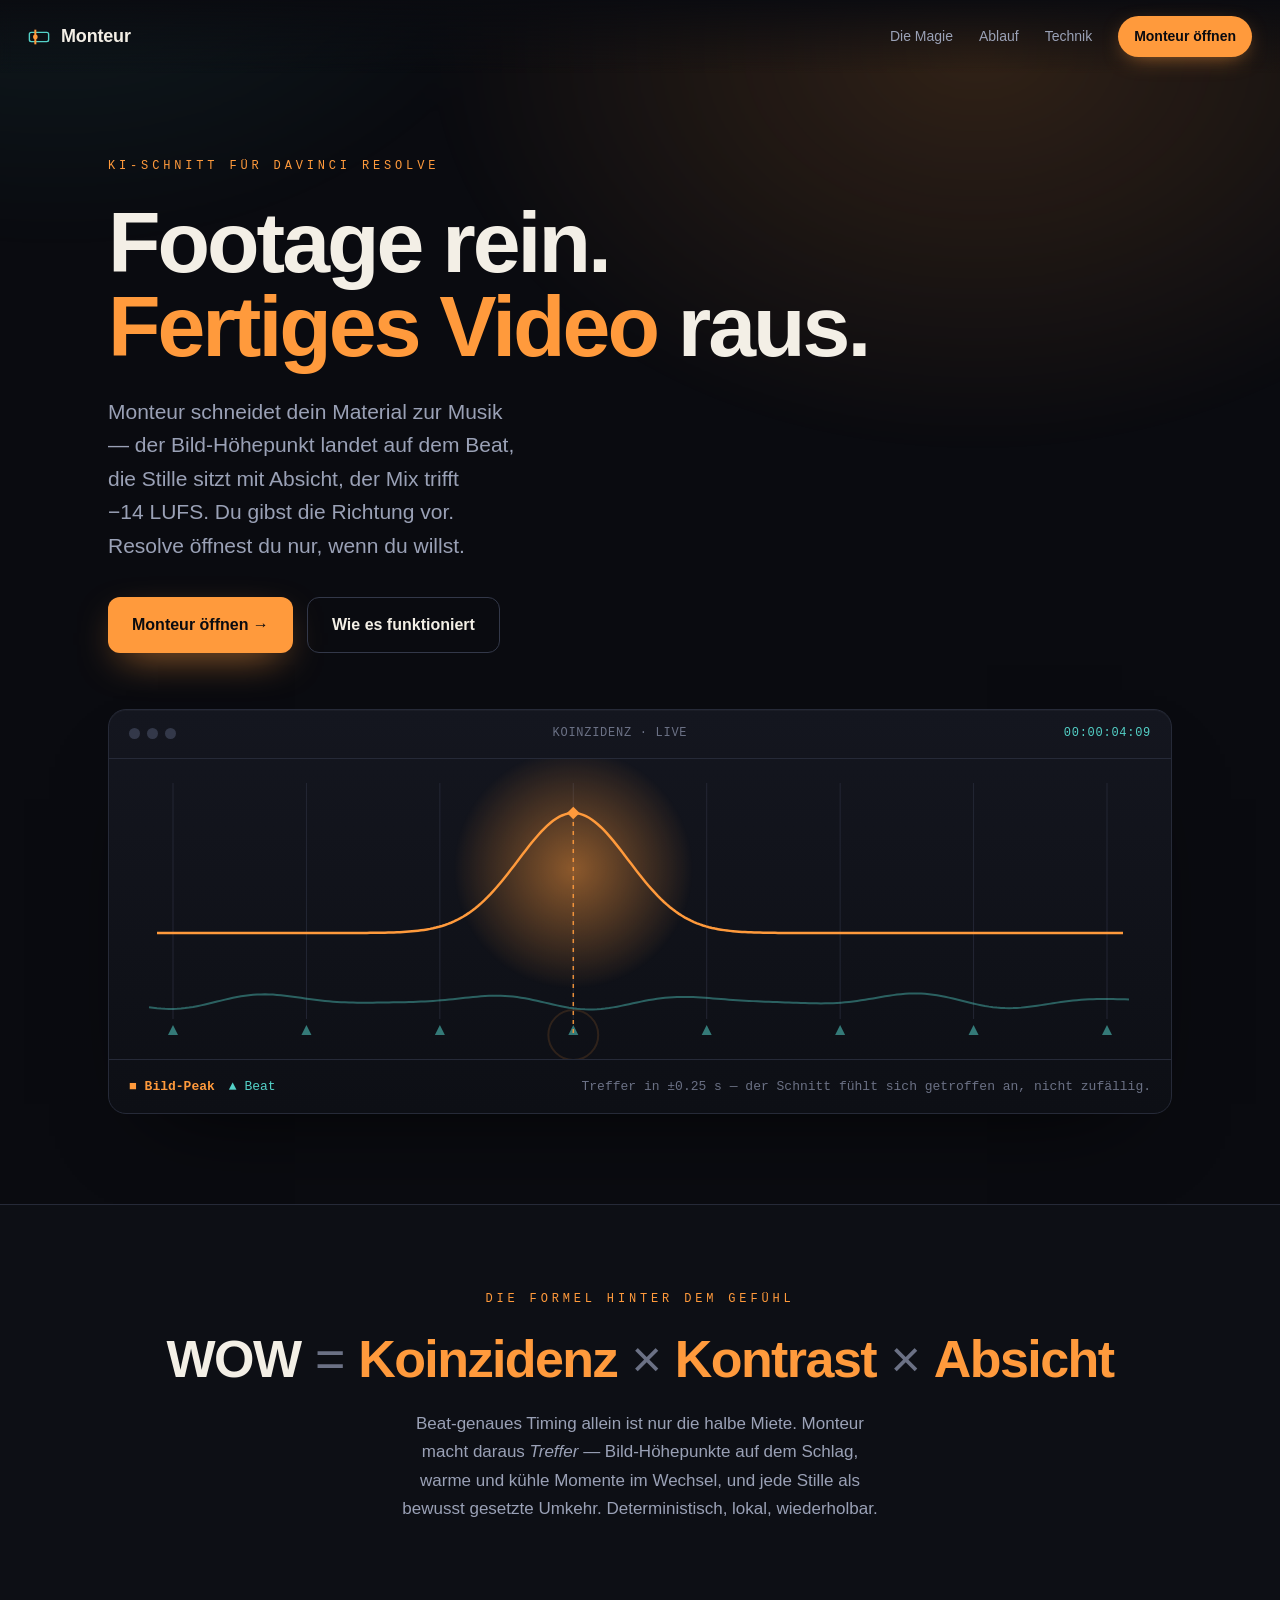
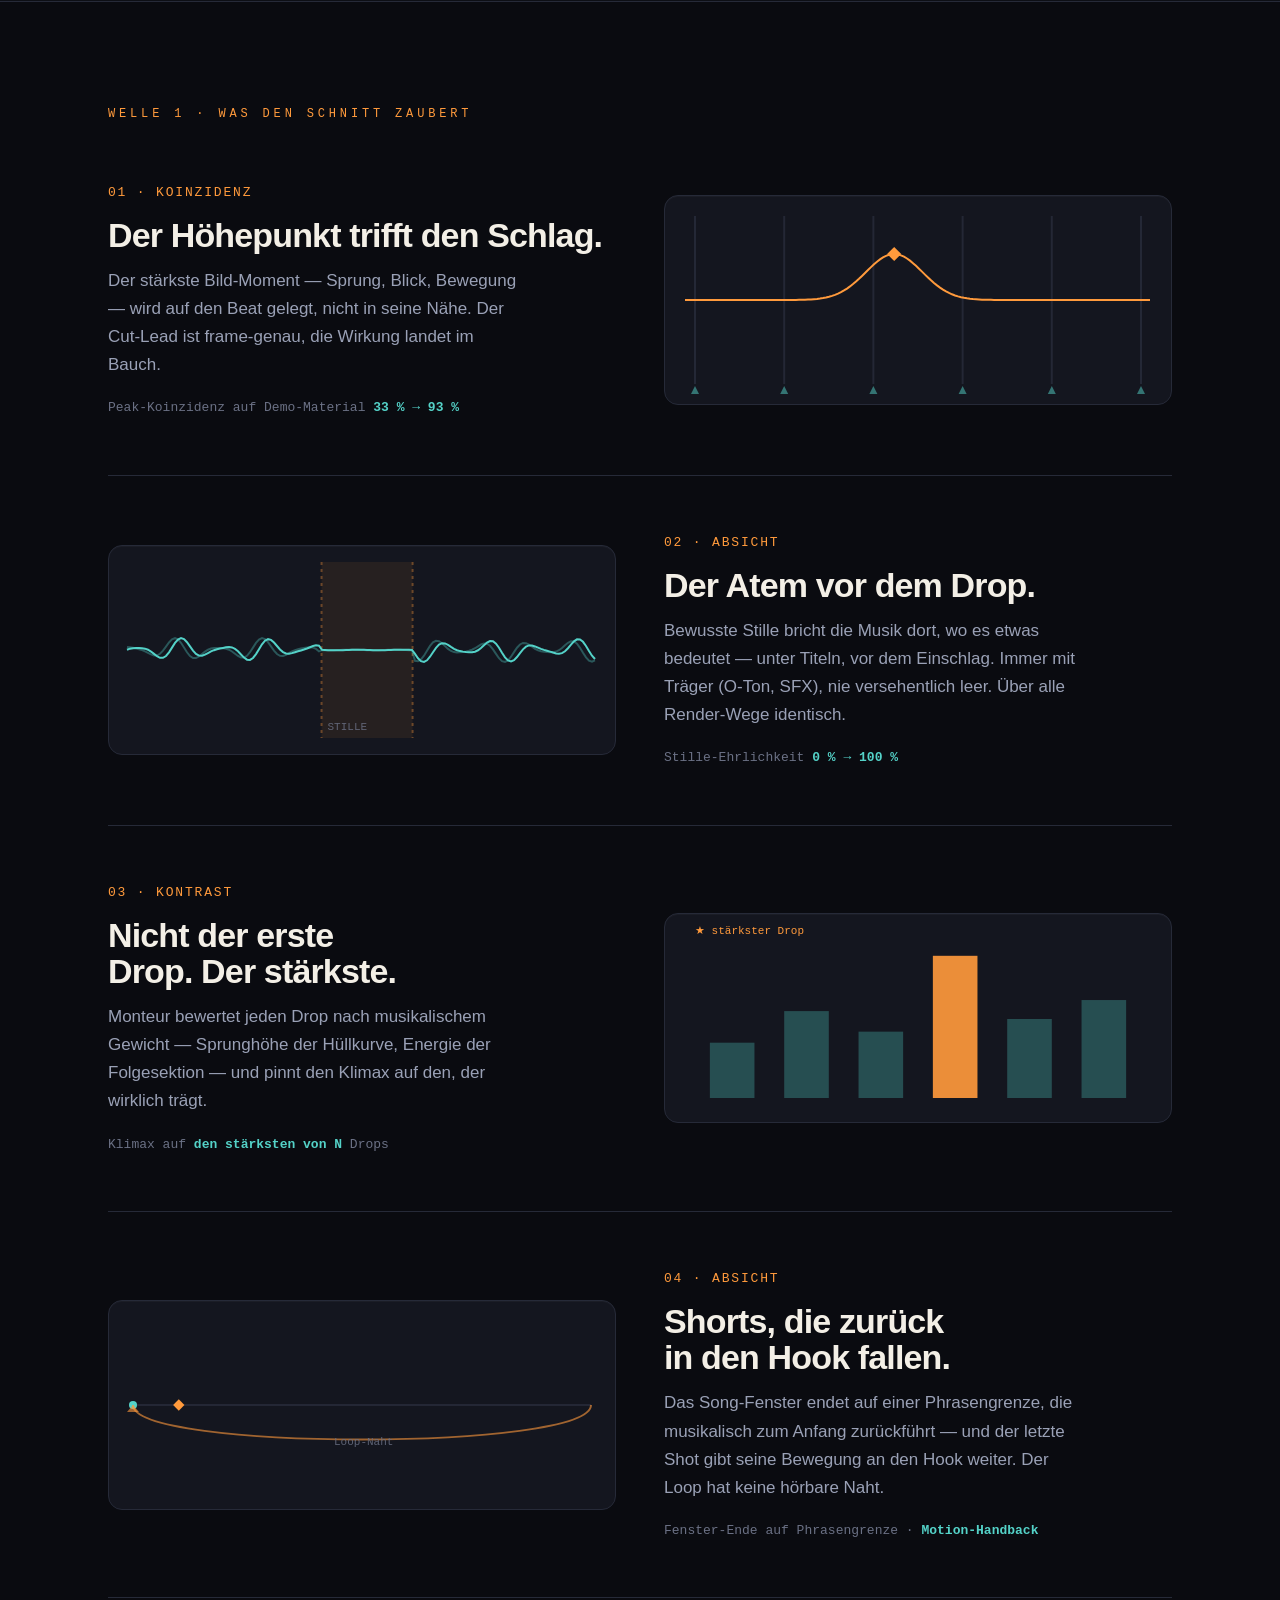
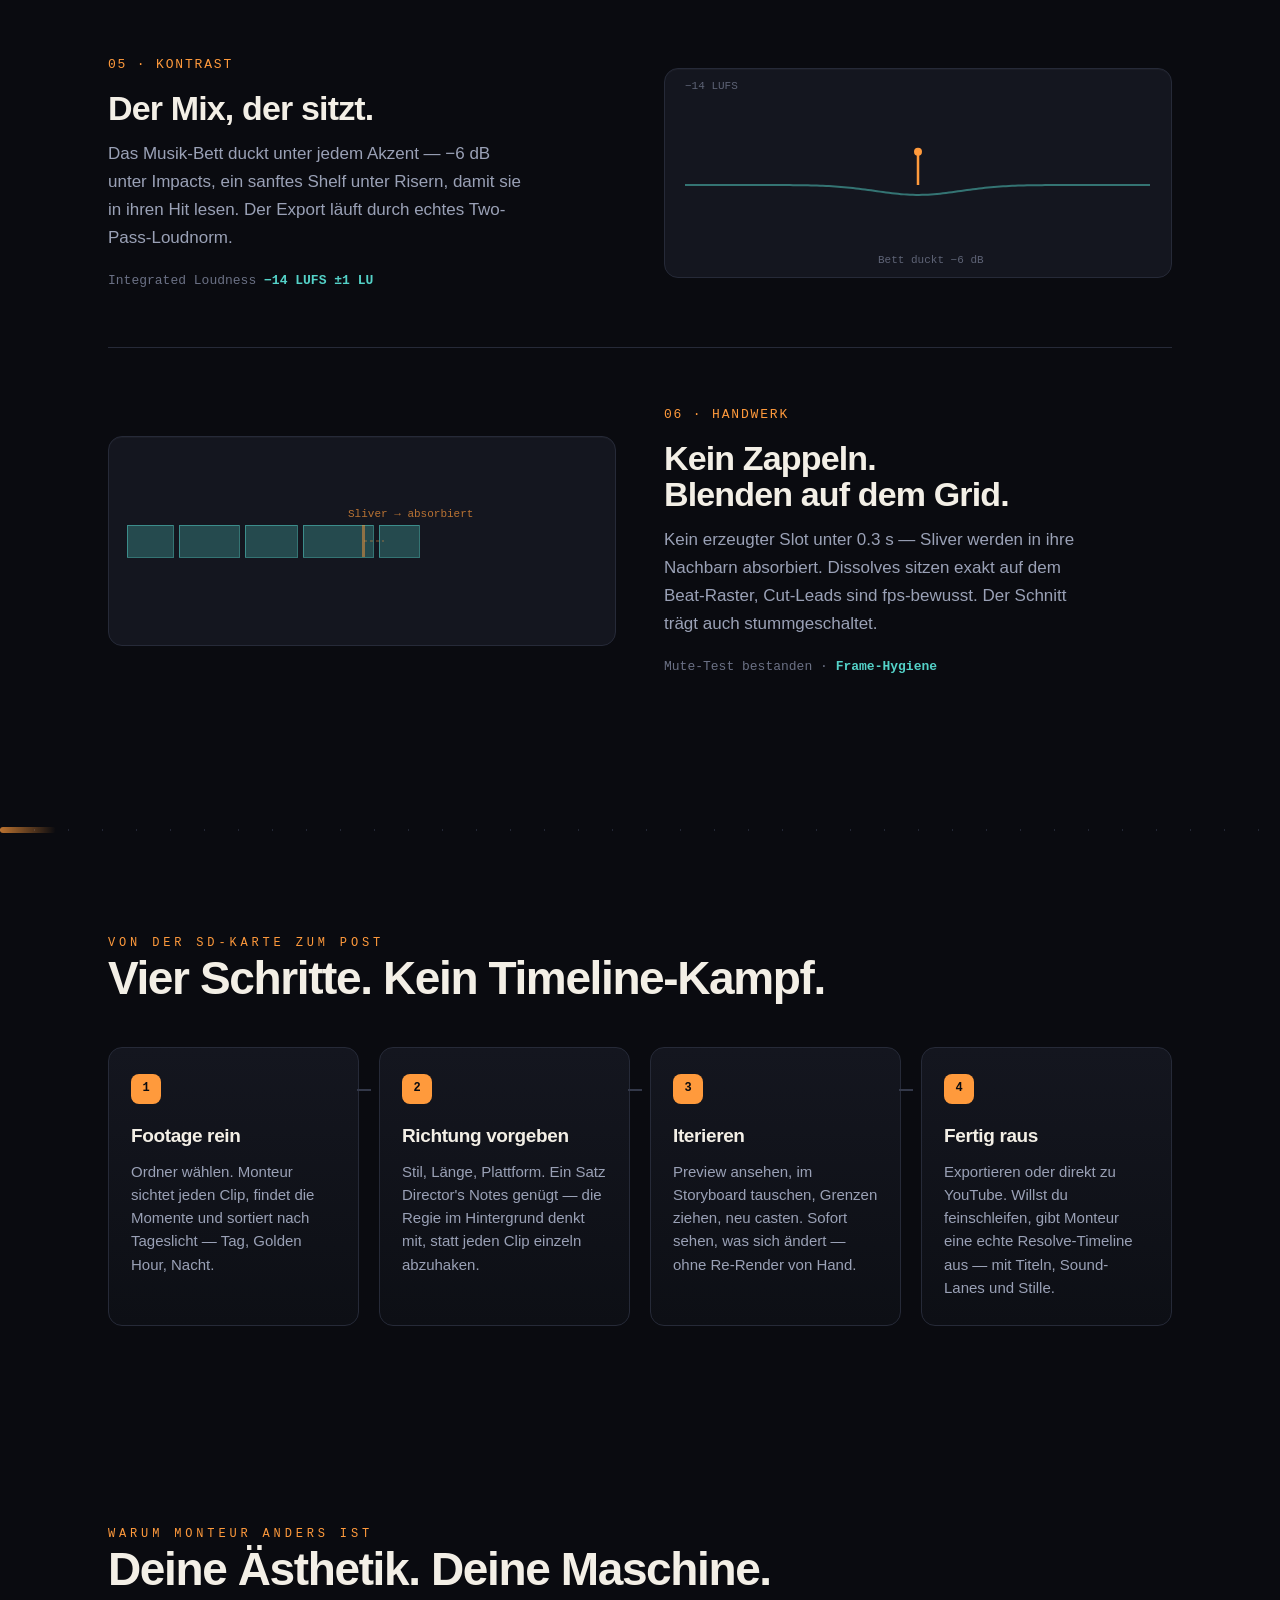
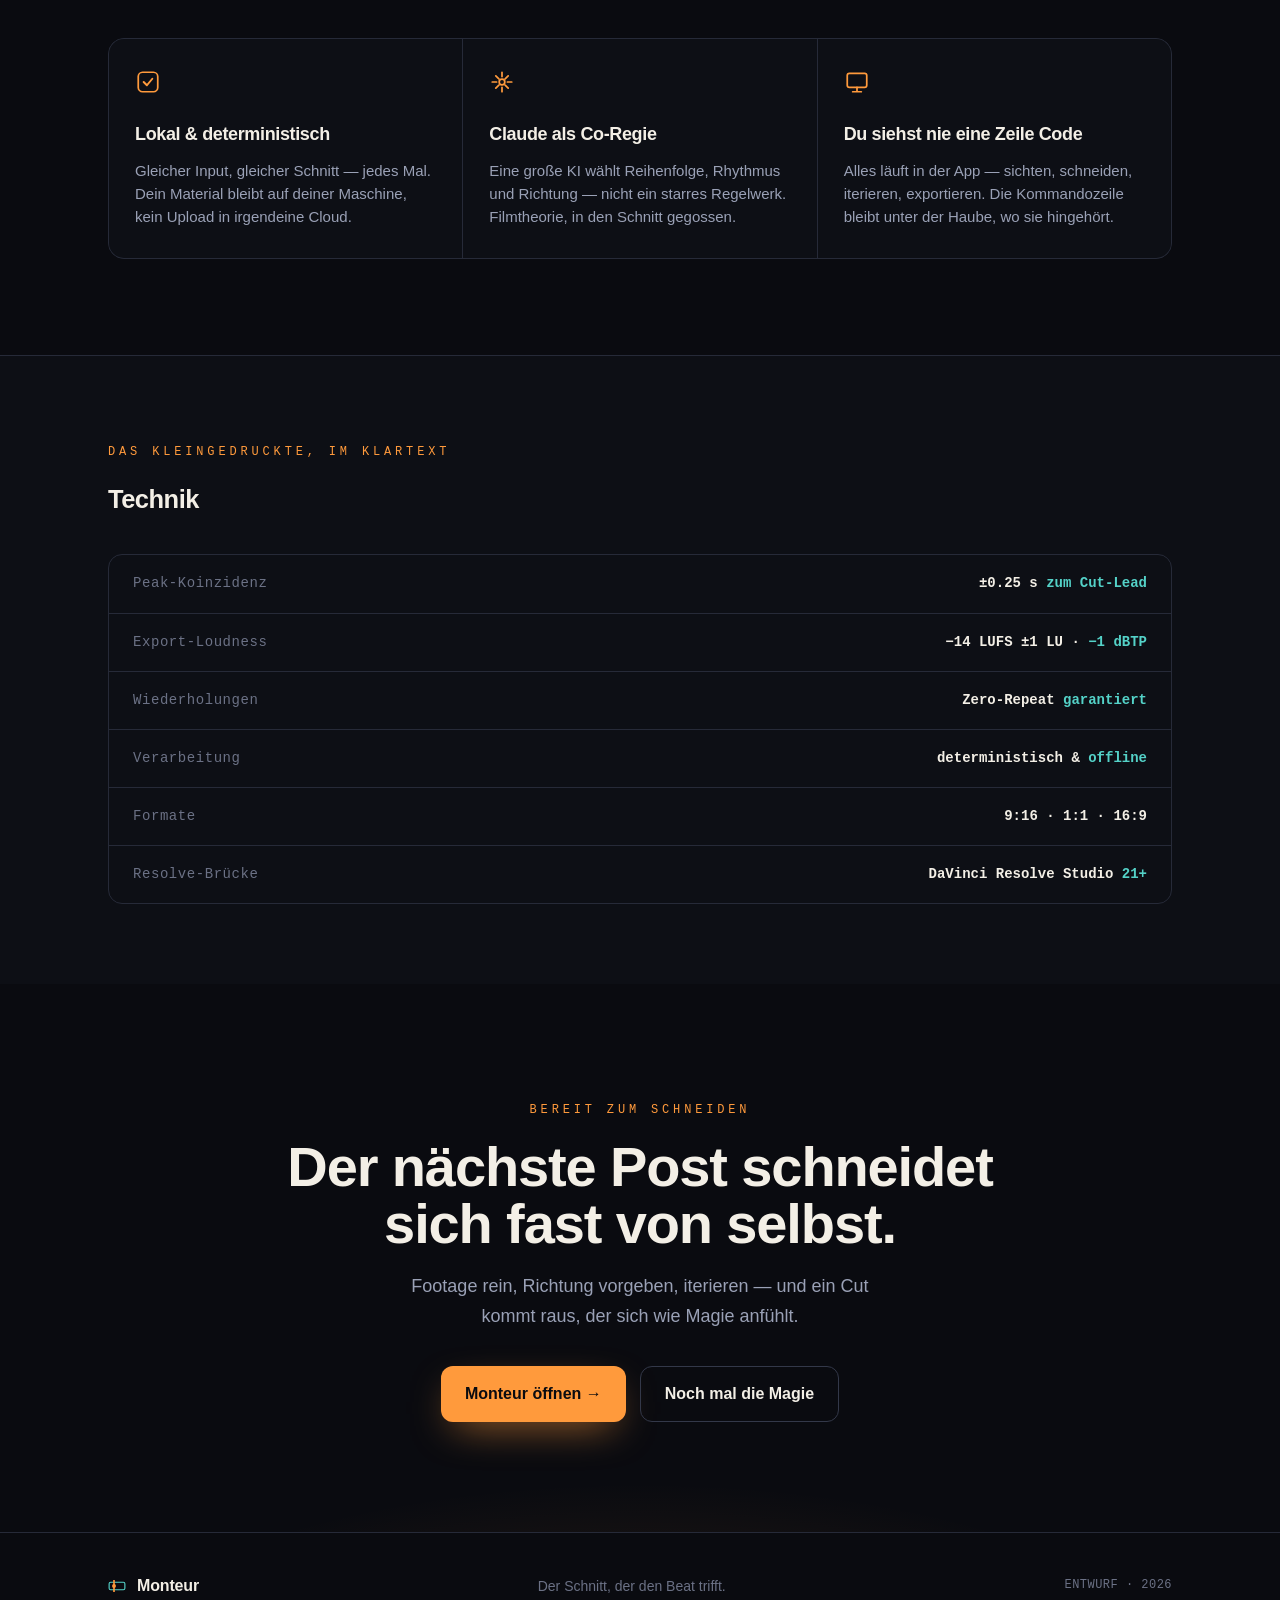
==== site/index.html @ 69aa7950 "Marketing site: a first cinematic draft A dark grading-suite landing page for Monteur — the hero is " ====
<!doctype html>
<html lang="de">
<head>
<meta charset="utf-8">
<meta name="viewport" content="width=device-width, initial-scale=1">
<title>Monteur — Der Schnitt, der den Beat trifft</title>
<meta name="description" content="Monteur ist KI-Schnitt für DaVinci Resolve: Footage rein, Richtung vorgeben, iterieren, fertiges Video raus. Der Bild-Höhepunkt landet auf dem Beat.">
<style>
/* ————————————————————————————————————————————————
   Monteur — cinematic dark marketing draft
   Single visual world (a grading suite is dark by nature —
   a deliberate commitment, not a missing light theme).
   ———————————————————————————————————————————————— */
:root{
  --ink:#0A0B10;        /* blue-black ground */
  --ink-2:#0D0F15;
  --panel:#14161F;      /* raised surface */
  --panel-2:#191C27;
  --line:#262A38;       /* hairline */
  --line-2:#333849;
  --ember:#FF9A3C;      /* the beat hit · the peak · the playhead */
  --ember-deep:#F0791E;
  --pulse:#54D2C8;      /* the music waveform (cool, used sparingly) */
  --chalk:#F3EFE6;      /* warm off-white — headings */
  --haze:#9AA1B6;       /* cool grey — body */
  --haze-dim:#6B7185;   /* muted labels */
  --max:1120px;
  --sans:"Helvetica Neue",Helvetica,Arial,system-ui,sans-serif;
  --serif:"Iowan Old Style","Palatino Linotype",Palatino,Georgia,"Times New Roman",serif;
  --mono:ui-monospace,"SF Mono","JetBrains Mono",Menlo,"Roboto Mono",monospace;
}
*{box-sizing:border-box}
html{-webkit-text-size-adjust:100%}
body{
  margin:0;background:var(--ink);color:var(--haze);
  font-family:var(--sans);font-size:17px;line-height:1.65;
  -webkit-font-smoothing:antialiased;text-rendering:optimizeLegibility;
  overflow-x:hidden;
}
::selection{background:rgba(255,154,60,.28);color:var(--chalk)}
a{color:inherit;text-decoration:none}
canvas{display:block}
h1,h2,h3{color:var(--chalk);margin:0;text-wrap:balance;letter-spacing:-.02em;font-weight:800}
p{margin:0}

/* layout helpers */
.wrap{max-width:var(--max);margin:0 auto;padding:0 28px}
.eyebrow{
  font-family:var(--mono);font-size:12px;letter-spacing:.32em;text-transform:uppercase;
  color:var(--ember);font-weight:500;
}
.lead{font-size:19px;line-height:1.7;color:var(--haze);max-width:60ch}
.serif{font-family:var(--serif)}

/* ————— top bar ————— */
.top{
  position:fixed;top:0;left:0;right:0;z-index:50;
  display:flex;align-items:center;justify-content:space-between;
  padding:16px 28px;
  background:linear-gradient(180deg,rgba(10,11,16,.92),rgba(10,11,16,0));
  backdrop-filter:blur(6px);
}
.brand{display:flex;align-items:center;gap:11px;color:var(--chalk);font-weight:800;letter-spacing:-.01em;font-size:18px}
.brand .glyph{width:22px;height:22px;flex:0 0 auto}
.top nav{display:flex;gap:26px;align-items:center}
.top nav a{font-size:14px;color:var(--haze);transition:color .2s}
.top nav a:hover{color:var(--chalk)}
.top .pill{
  font-size:14px;font-weight:600;color:var(--ink);background:var(--ember);
  padding:9px 16px;border-radius:999px;transition:transform .15s,box-shadow .2s;
  box-shadow:0 6px 22px -8px rgba(255,154,60,.7);
}
.top .pill:hover{transform:translateY(-1px);box-shadow:0 10px 28px -8px rgba(255,154,60,.85);color:var(--ink)}
@media(max-width:720px){.top nav .lnk{display:none}}

/* ————— hero ————— */
.hero{position:relative;padding:150px 0 90px;overflow:hidden}
.hero::before{ /* ambient grade glow */
  content:"";position:absolute;inset:-20% -10% auto -10%;height:80%;
  background:radial-gradient(60% 70% at 72% 30%,rgba(255,154,60,.16),transparent 60%),
             radial-gradient(50% 60% at 12% 12%,rgba(84,210,200,.10),transparent 65%);
  filter:blur(4px);pointer-events:none;
}
.hero .wrap{position:relative}
.hero h1{
  font-size:clamp(40px,7.4vw,86px);line-height:.98;margin:22px 0 0;
  letter-spacing:-.035em;
}
.hero h1 .em{color:var(--ember)}
.hero .sub{margin-top:26px;font-size:clamp(17px,2.2vw,21px);line-height:1.6;max-width:36ch;color:var(--haze)}
.cta-row{display:flex;gap:14px;flex-wrap:wrap;margin-top:34px}
.btn{
  display:inline-flex;align-items:center;gap:9px;font-weight:700;font-size:16px;
  padding:14px 24px;border-radius:12px;transition:transform .15s,background .2s,border-color .2s;
}
.btn-primary{background:var(--ember);color:var(--ink);box-shadow:0 14px 40px -14px rgba(255,154,60,.75)}
.btn-primary:hover{transform:translateY(-2px)}
.btn-ghost{border:1px solid var(--line-2);color:var(--chalk)}
.btn-ghost:hover{border-color:var(--ember);transform:translateY(-2px)}

/* the live coincidence stage */
.stage{
  margin-top:56px;border:1px solid var(--line);border-radius:18px;
  background:linear-gradient(180deg,var(--panel),var(--ink-2));
  box-shadow:0 40px 90px -50px rgba(0,0,0,.9),inset 0 1px 0 rgba(255,255,255,.03);
  overflow:hidden;
}
.stage-head{
  display:flex;align-items:center;justify-content:space-between;gap:16px;
  padding:14px 20px;border-bottom:1px solid var(--line);
  font-family:var(--mono);font-size:12px;color:var(--haze-dim);letter-spacing:.06em;
}
.stage-head .dots{display:flex;gap:7px}
.stage-head .dots i{width:11px;height:11px;border-radius:50%;background:var(--line-2);display:block}
.stage-head .tc{color:var(--pulse)}
#coincidence{width:100%;height:300px;display:block}
.stage-cap{
  display:flex;align-items:center;gap:14px;flex-wrap:wrap;
  padding:16px 20px;border-top:1px solid var(--line);
  font-family:var(--mono);font-size:13px;color:var(--haze-dim);
}
.stage-cap .hit{color:var(--ember);font-weight:600}
.stage-cap .grow{flex:1}
@media(max-width:560px){#coincidence{height:230px}}

/* section frame */
.section{padding:96px 0;position:relative}
.section h2{font-size:clamp(28px,4.6vw,46px);line-height:1.04;letter-spacing:-.03em}
.section .kick{margin-bottom:16px}

/* thin timeline divider */
.ribbon{height:2px;background:
  repeating-linear-gradient(90deg,var(--line) 0 1px,transparent 1px 34px);
  position:relative;opacity:.9}
.ribbon::after{content:"";position:absolute;left:0;top:-2px;width:56px;height:6px;border-radius:3px;
  background:linear-gradient(90deg,var(--ember),transparent);opacity:.8}

/* formula band */
.formula{background:var(--ink-2);border-top:1px solid var(--line);border-bottom:1px solid var(--line)}
.formula .wrap{padding:78px 28px;text-align:center}
.formula .expr{
  font-size:clamp(26px,5vw,52px);font-weight:800;color:var(--chalk);letter-spacing:-.03em;
  display:flex;gap:.5ch;justify-content:center;flex-wrap:wrap;line-height:1.1;
}
.formula .expr b{color:var(--ember);font-weight:800}
.formula .expr .x{color:var(--haze-dim);font-weight:400}
.formula p{margin:22px auto 0;max-width:52ch;color:var(--haze)}

/* moments (the magic) */
.moments{display:flex;flex-direction:column;gap:0}
.moment{
  display:grid;grid-template-columns:1fr 1fr;gap:48px;align-items:center;
  padding:56px 0;border-top:1px solid var(--line);
}
.moment:first-child{border-top:0}
.moment .idx{font-family:var(--mono);font-size:13px;color:var(--ember);letter-spacing:.14em}
.moment h3{font-size:clamp(24px,3.4vw,34px);line-height:1.06;margin:14px 0 14px;letter-spacing:-.025em}
.moment p{color:var(--haze);max-width:44ch}
.moment .stat{margin-top:18px;font-family:var(--mono);font-size:13px;color:var(--haze-dim)}
.moment .stat b{color:var(--pulse);font-weight:600}
.viz{
  border:1px solid var(--line);border-radius:14px;background:var(--panel);
  height:210px;overflow:hidden;position:relative;
  box-shadow:inset 0 1px 0 rgba(255,255,255,.03);
}
.viz canvas{width:100%;height:100%}
.moment:nth-child(even) .txt{order:2}
.moment:nth-child(even) .viz{order:1}
@media(max-width:760px){
  .moment{grid-template-columns:1fr;gap:26px;padding:44px 0}
  .moment:nth-child(even) .txt{order:1}
  .moment:nth-child(even) .viz{order:2}
}

/* workflow pipeline */
.flow{display:grid;grid-template-columns:repeat(4,1fr);gap:20px;margin-top:44px}
.step{
  position:relative;padding:26px 22px;border:1px solid var(--line);border-radius:14px;
  background:linear-gradient(180deg,var(--panel),var(--ink-2));
}
.step .n{
  font-family:var(--mono);font-size:12px;color:var(--ink);background:var(--ember);
  width:30px;height:30px;border-radius:8px;display:grid;place-items:center;font-weight:700;
}
.step h3{font-size:19px;margin:16px 0 8px}
.step p{font-size:15px;color:var(--haze);line-height:1.55}
.step::after{ /* connector */
  content:"";position:absolute;right:-13px;top:41px;width:14px;height:2px;background:var(--line-2);z-index:2;
}
.step:last-child::after{display:none}
@media(max-width:860px){
  .flow{grid-template-columns:1fr 1fr}
  .step:nth-child(2)::after{display:none}
}
@media(max-width:480px){.flow{grid-template-columns:1fr}.step::after{display:none}}

/* principles */
.grid3{display:grid;grid-template-columns:repeat(3,1fr);gap:1px;background:var(--line);
  border:1px solid var(--line);border-radius:16px;overflow:hidden;margin-top:44px}
.cell{background:var(--ink-2);padding:30px 26px}
.cell .mk{width:26px;height:26px;color:var(--ember);margin-bottom:16px}
.cell h3{font-size:18px;margin-bottom:9px}
.cell p{font-size:15px;color:var(--haze);line-height:1.55}
@media(max-width:760px){.grid3{grid-template-columns:1fr}}

/* spec readout */
.specs{background:var(--ink-2);border-top:1px solid var(--line)}
.specs .wrap{padding:80px 28px}
.readout{
  border:1px solid var(--line);border-radius:14px;overflow:hidden;margin-top:34px;
  font-family:var(--mono);
}
.readout .row{
  display:flex;justify-content:space-between;gap:20px;align-items:baseline;
  padding:17px 24px;border-top:1px solid var(--line);font-size:14px;
}
.readout .row:first-child{border-top:0}
.readout .k{color:var(--haze-dim);letter-spacing:.04em}
.readout .v{color:var(--chalk);font-weight:600;text-align:right}
.readout .v em{color:var(--pulse);font-style:normal}

/* final cta */
.finale{padding:110px 0;text-align:center;position:relative;overflow:hidden}
.finale::before{content:"";position:absolute;inset:auto -20% -40% -20%;height:70%;
  background:radial-gradient(50% 100% at 50% 100%,rgba(255,154,60,.18),transparent 70%);pointer-events:none}
.finale .wrap{position:relative}
.finale h2{font-size:clamp(30px,5.4vw,56px);line-height:1.02}
.finale p{margin:20px auto 0;max-width:46ch;color:var(--haze);font-size:18px}
.finale .cta-row{justify-content:center}

/* footer */
footer{border-top:1px solid var(--line);padding:40px 0;color:var(--haze-dim);font-size:14px}
footer .wrap{display:flex;justify-content:space-between;align-items:center;gap:20px;flex-wrap:wrap}
footer .brand{font-size:16px}
footer .mono{font-family:var(--mono);font-size:12px;letter-spacing:.04em}

@media(prefers-reduced-motion:reduce){*{animation:none!important;transition:none!important}}
</style>
</head>
<body>

<header class="top">
  <a class="brand" href="#top">
    <svg class="glyph" viewBox="0 0 24 24" fill="none" aria-hidden="true">
      <rect x="1.5" y="7" width="21" height="10" rx="2" stroke="#54D2C8" stroke-width="1.5"/>
      <line x1="8" y1="4" x2="8" y2="20" stroke="#FF9A3C" stroke-width="2.2"/>
      <circle cx="8" cy="12" r="2.6" fill="#FF9A3C"/>
    </svg>
    Monteur
  </a>
  <nav>
    <a class="lnk" href="#magie">Die Magie</a>
    <a class="lnk" href="#ablauf">Ablauf</a>
    <a class="lnk" href="#specs">Technik</a>
    <a class="pill" href="#start">Monteur öffnen</a>
  </nav>
</header>

<main id="top">

  <!-- ————— HERO ————— -->
  <section class="hero">
    <div class="wrap">
      <span class="eyebrow">KI-Schnitt für DaVinci Resolve</span>
      <h1>Footage rein.<br><span class="em">Fertiges Video</span> raus.</h1>
      <p class="sub">Monteur schneidet dein Material zur Musik — der Bild-Höhepunkt landet auf dem Beat, die Stille sitzt mit Absicht, der Mix trifft −14&nbsp;LUFS. Du gibst die Richtung vor. Resolve öffnest du nur, wenn du willst.</p>
      <div class="cta-row">
        <a class="btn btn-primary" href="#start">Monteur öffnen →</a>
        <a class="btn btn-ghost" href="#magie">Wie es funktioniert</a>
      </div>

      <div class="stage" aria-label="Der Bild-Höhepunkt schnappt auf den Beat">
        <div class="stage-head">
          <span class="dots"><i></i><i></i><i></i></span>
          <span>KOINZIDENZ · LIVE</span>
          <span class="tc" id="tc">00:00:04:12</span>
        </div>
        <canvas id="coincidence" width="1040" height="300"></canvas>
        <div class="stage-cap">
          <span class="hit">■ Bild-Peak</span>
          <span style="color:var(--pulse)">▲ Beat</span>
          <span class="grow"></span>
          <span>Treffer in ±0.25&nbsp;s — der Schnitt fühlt sich getroffen an, nicht zufällig.</span>
        </div>
      </div>
    </div>
  </section>

  <!-- ————— FORMULA ————— -->
  <section class="formula" id="magie">
    <div class="wrap">
      <span class="eyebrow">Die Formel hinter dem Gefühl</span>
      <div class="expr" style="margin-top:20px">
        WOW <span class="x">=</span> <b>Koinzidenz</b> <span class="x">×</span> <b>Kontrast</b> <span class="x">×</span> <b>Absicht</b>
      </div>
      <p>Beat-genaues Timing allein ist nur die halbe Miete. Monteur macht daraus <em>Treffer</em> — Bild-Höhepunkte auf dem Schlag, warme und kühle Momente im Wechsel, und jede Stille als bewusst gesetzte Umkehr. Deterministisch, lokal, wiederholbar.</p>
    </div>
  </section>

  <!-- ————— MOMENTS ————— -->
  <section class="section">
    <div class="wrap">
      <span class="eyebrow kick">Welle 1 · Was den Schnitt zaubert</span>
      <div class="moments">

        <article class="moment">
          <div class="txt">
            <div class="idx">01 · KOINZIDENZ</div>
            <h3>Der Höhepunkt trifft den Schlag.</h3>
            <p>Der stärkste Bild-Moment — Sprung, Blick, Bewegung — wird auf den Beat gelegt, nicht in seine Nähe. Der Cut-Lead ist frame-genau, die Wirkung landet im Bauch.</p>
            <div class="stat">Peak-Koinzidenz auf Demo-Material <b>33 % → 93 %</b></div>
          </div>
          <div class="viz"><canvas data-viz="peak"></canvas></div>
        </article>

        <article class="moment">
          <div class="txt">
            <div class="idx">02 · ABSICHT</div>
            <h3>Der Atem vor dem Drop.</h3>
            <p>Bewusste Stille bricht die Musik dort, wo es etwas bedeutet — unter Titeln, vor dem Einschlag. Immer mit Träger (O-Ton, SFX), nie versehentlich leer. Über alle Render-Wege identisch.</p>
            <div class="stat">Stille-Ehrlichkeit <b>0 % → 100 %</b></div>
          </div>
          <div class="viz"><canvas data-viz="silence"></canvas></div>
        </article>

        <article class="moment">
          <div class="txt">
            <div class="idx">03 · KONTRAST</div>
            <h3>Nicht der erste Drop. Der stärkste.</h3>
            <p>Monteur bewertet jeden Drop nach musikalischem Gewicht — Sprunghöhe der Hüllkurve, Energie der Folgesektion — und pinnt den Klimax auf den, der wirklich trägt.</p>
            <div class="stat">Klimax auf <b>den stärksten von N</b> Drops</div>
          </div>
          <div class="viz"><canvas data-viz="drop"></canvas></div>
        </article>

        <article class="moment">
          <div class="txt">
            <div class="idx">04 · ABSICHT</div>
            <h3>Shorts, die zurück in den Hook fallen.</h3>
            <p>Das Song-Fenster endet auf einer Phrasengrenze, die musikalisch zum Anfang zurückführt — und der letzte Shot gibt seine Bewegung an den Hook weiter. Der Loop hat keine hörbare Naht.</p>
            <div class="stat">Fenster-Ende auf Phrasengrenze · <b>Motion-Handback</b></div>
          </div>
          <div class="viz"><canvas data-viz="loop"></canvas></div>
        </article>

        <article class="moment">
          <div class="txt">
            <div class="idx">05 · KONTRAST</div>
            <h3>Der Mix, der sitzt.</h3>
            <p>Das Musik-Bett duckt unter jedem Akzent — −6&nbsp;dB unter Impacts, ein sanftes Shelf unter Risern, damit sie in ihren Hit lesen. Der Export läuft durch echtes Two-Pass-Loudnorm.</p>
            <div class="stat">Integrated Loudness <b>−14 LUFS ±1 LU</b></div>
          </div>
          <div class="viz"><canvas data-viz="mix"></canvas></div>
        </article>

        <article class="moment">
          <div class="txt">
            <div class="idx">06 · HANDWERK</div>
            <h3>Kein Zappeln. Blenden auf dem Grid.</h3>
            <p>Kein erzeugter Slot unter 0.3&nbsp;s — Sliver werden in ihre Nachbarn absorbiert. Dissolves sitzen exakt auf dem Beat-Raster, Cut-Leads sind fps-bewusst. Der Schnitt trägt auch stummgeschaltet.</p>
            <div class="stat">Mute-Test bestanden · <b>Frame-Hygiene</b></div>
          </div>
          <div class="viz"><canvas data-viz="hygiene"></canvas></div>
        </article>

      </div>
    </div>
  </section>

  <div class="ribbon"></div>

  <!-- ————— WORKFLOW ————— -->
  <section class="section" id="ablauf">
    <div class="wrap">
      <span class="eyebrow kick">Von der SD-Karte zum Post</span>
      <h2>Vier Schritte. Kein Timeline-Kampf.</h2>
      <div class="flow">
        <div class="step"><div class="n">1</div><h3>Footage rein</h3><p>Ordner wählen. Monteur sichtet jeden Clip, findet die Momente und sortiert nach Tageslicht — Tag, Golden Hour, Nacht.</p></div>
        <div class="step"><div class="n">2</div><h3>Richtung vorgeben</h3><p>Stil, Länge, Plattform. Ein Satz Director's Notes genügt — die Regie im Hintergrund denkt mit, statt jeden Clip einzeln abzuhaken.</p></div>
        <div class="step"><div class="n">3</div><h3>Iterieren</h3><p>Preview ansehen, im Storyboard tauschen, Grenzen ziehen, neu casten. Sofort sehen, was sich ändert — ohne Re-Render von Hand.</p></div>
        <div class="step"><div class="n">4</div><h3>Fertig raus</h3><p>Exportieren oder direkt zu YouTube. Willst du feinschleifen, gibt Monteur eine echte Resolve-Timeline aus — mit Titeln, Sound-Lanes und Stille.</p></div>
      </div>
    </div>
  </section>

  <!-- ————— PRINCIPLES ————— -->
  <section class="section">
    <div class="wrap">
      <span class="eyebrow kick">Warum Monteur anders ist</span>
      <h2>Deine Ästhetik. Deine Maschine.</h2>
      <div class="grid3">
        <div class="cell">
          <svg class="mk" viewBox="0 0 24 24" fill="none"><rect x="3" y="3" width="18" height="18" rx="4" stroke="currentColor" stroke-width="1.6"/><path d="M8 12l3 3 5-6" stroke="currentColor" stroke-width="1.8" stroke-linecap="round" stroke-linejoin="round"/></svg>
          <h3>Lokal & deterministisch</h3>
          <p>Gleicher Input, gleicher Schnitt — jedes Mal. Dein Material bleibt auf deiner Maschine, kein Upload in irgendeine Cloud.</p>
        </div>
        <div class="cell">
          <svg class="mk" viewBox="0 0 24 24" fill="none"><path d="M12 3v4M12 17v4M3 12h4M17 12h4M6.3 6.3l2.8 2.8M14.9 14.9l2.8 2.8M17.7 6.3l-2.8 2.8M9.1 14.9l-2.8 2.8" stroke="currentColor" stroke-width="1.6" stroke-linecap="round"/><circle cx="12" cy="12" r="2.6" stroke="currentColor" stroke-width="1.6"/></svg>
          <h3>Claude als Co-Regie</h3>
          <p>Eine große KI wählt Reihenfolge, Rhythmus und Richtung — nicht ein starres Regelwerk. Filmtheorie, in den Schnitt gegossen.</p>
        </div>
        <div class="cell">
          <svg class="mk" viewBox="0 0 24 24" fill="none"><rect x="3" y="4" width="18" height="13" rx="2" stroke="currentColor" stroke-width="1.6"/><path d="M8 21h8M12 17v4" stroke="currentColor" stroke-width="1.6" stroke-linecap="round"/></svg>
          <h3>Du siehst nie eine Zeile Code</h3>
          <p>Alles läuft in der App — sichten, schneiden, iterieren, exportieren. Die Kommandozeile bleibt unter der Haube, wo sie hingehört.</p>
        </div>
      </div>
    </div>
  </section>

  <!-- ————— SPECS ————— -->
  <section class="specs" id="specs">
    <div class="wrap">
      <span class="eyebrow">Das Kleingedruckte, im Klartext</span>
      <h2 style="margin-top:14px">Technik</h2>
      <div class="readout">
        <div class="row"><span class="k">Peak-Koinzidenz</span><span class="v">±0.25&nbsp;s <em>zum Cut-Lead</em></span></div>
        <div class="row"><span class="k">Export-Loudness</span><span class="v">−14 LUFS ±1 LU · <em>−1 dBTP</em></span></div>
        <div class="row"><span class="k">Wiederholungen</span><span class="v">Zero-Repeat <em>garantiert</em></span></div>
        <div class="row"><span class="k">Verarbeitung</span><span class="v">deterministisch & <em>offline</em></span></div>
        <div class="row"><span class="k">Formate</span><span class="v">9:16 · 1:1 · 16:9</span></div>
        <div class="row"><span class="k">Resolve-Brücke</span><span class="v">DaVinci Resolve Studio <em>21+</em></span></div>
      </div>
    </div>
  </section>

  <!-- ————— FINALE ————— -->
  <section class="finale" id="start">
    <div class="wrap">
      <span class="eyebrow">Bereit zum Schneiden</span>
      <h2 style="margin-top:16px">Der nächste Post schneidet<br>sich fast von selbst.</h2>
      <p>Footage rein, Richtung vorgeben, iterieren — und ein Cut kommt raus, der sich wie Magie anfühlt.</p>
      <div class="cta-row">
        <a class="btn btn-primary" href="#top">Monteur öffnen →</a>
        <a class="btn btn-ghost" href="#magie">Noch mal die Magie</a>
      </div>
    </div>
  </section>

</main>

<footer>
  <div class="wrap">
    <span class="brand">
      <svg class="glyph" viewBox="0 0 24 24" fill="none" aria-hidden="true" style="width:18px;height:18px">
        <rect x="1.5" y="7" width="21" height="10" rx="2" stroke="#54D2C8" stroke-width="1.5"/>
        <line x1="8" y1="4" x2="8" y2="20" stroke="#FF9A3C" stroke-width="2.2"/>
        <circle cx="8" cy="12" r="2.6" fill="#FF9A3C"/>
      </svg>
      Monteur
    </span>
    <span>Der Schnitt, der den Beat trifft.</span>
    <span class="mono">ENTWURF · 2026</span>
  </div>
</footer>

<script>
(function(){
  "use strict";
  var reduced = window.matchMedia("(prefers-reduced-motion: reduce)").matches;

  /* ————— HERO: the coincidence stage ————— */
  var c = document.getElementById("coincidence");
  if(c){
    var ctx = c.getContext("2d");
    var W, H, dpr;
    function size(){
      dpr = Math.min(window.devicePixelRatio||1, 2);
      W = c.clientWidth; H = c.clientHeight;
      c.width = W*dpr; c.height = H*dpr; ctx.setTransform(dpr,0,0,dpr,0,0);
    }
    size(); window.addEventListener("resize", size);

    var EMBER="#FF9A3C", PULSE="#54D2C8";
    var beats = 8;               // beats across the stage
    var t = 0;                   // animation clock
    var snapEvery = 2.6;         // seconds per snap cycle
    var tcEl = document.getElementById("tc");

    function beatX(i){ var pad=64; return pad + (W-2*pad)*(i/(beats-1)); }

    function draw(){
      ctx.clearRect(0,0,W,H);
      var midY = H*0.60;

      // faint beat grid
      for(var i=0;i<beats;i++){
        var x=beatX(i);
        ctx.strokeStyle="rgba(38,42,56,.9)";
        ctx.lineWidth=1;
        ctx.beginPath();ctx.moveTo(x,24);ctx.lineTo(x,H-40);ctx.stroke();
        // beat tick marker (cool)
        ctx.fillStyle="rgba(84,210,200,.55)";
        ctx.beginPath();
        ctx.moveTo(x,H-34);ctx.lineTo(x-5,H-24);ctx.lineTo(x+5,H-24);ctx.closePath();ctx.fill();
      }

      // music waveform (cool, subtle) along the baseline
      ctx.strokeStyle="rgba(84,210,200,.42)";
      ctx.lineWidth=2;ctx.beginPath();
      for(var px=40;px<=W-40;px+=4){
        var ph=(px/W)*Math.PI*10 + t*1.4;
        var amp=10+7*Math.sin(px/60);
        var y=H-58 + Math.sin(ph)*amp*0.5;
        if(px===40)ctx.moveTo(px,y);else ctx.lineTo(px,y);
      }
      ctx.stroke();

      // the picture-peak envelope — a rising curve that crests at "peakX"
      // peakX drifts, then SNAPS to the nearest beat each cycle.
      var cyc = (t % snapEvery)/snapEvery;               // 0..1
      var targetBeat = Math.floor(t/snapEvery) % (beats-1);
      var fromX, toX = beatX(targetBeat+ (targetBeat%2? 0:1) < beats ? Math.min(targetBeat+2,beats-1) : targetBeat);
      // choose a stable target beat (interior beats read best)
      var tb = 2 + (Math.floor(t/snapEvery) % (beats-4));
      toX = beatX(tb);
      var driftX = toX + (1-easeOut(Math.min(cyc/0.55,1))) * ((tb%2?1:-1) * 120);
      var peakX = cyc<0.55 ? driftX : toX;
      var snapped = cyc>=0.52 && cyc<0.72;

      // envelope glow under the peak
      var grad = ctx.createRadialGradient(peakX,midY-70,4,peakX,midY-70,120);
      grad.addColorStop(0,"rgba(255,154,60,"+(snapped?0.5:0.22)+")");
      grad.addColorStop(1,"rgba(255,154,60,0)");
      ctx.fillStyle=grad;ctx.fillRect(peakX-120,midY-190,240,240);

      // envelope curve (image intensity)
      ctx.strokeStyle=EMBER;ctx.lineWidth=2.5;
      ctx.beginPath();
      var startX=48, endX=W-48;
      for(var xx=startX;xx<=endX;xx+=3){
        var d=(xx-peakX)/78;
        var env=Math.exp(-d*d);           // gaussian peak
        var y=midY - env*(120) - 6;
        if(xx===startX)ctx.moveTo(xx,y);else ctx.lineTo(xx,y);
      }
      ctx.stroke();

      // the peak marker (square) sitting on top of the crest
      var crestY=midY-120-6;
      // vertical connector when snapped
      if(cyc>=0.52){
        ctx.strokeStyle="rgba(255,154,60,"+(snapped?0.9:0.4)+")";
        ctx.setLineDash([4,5]);ctx.lineWidth=1.5;
        ctx.beginPath();ctx.moveTo(peakX,crestY);ctx.lineTo(peakX,H-24);ctx.stroke();
        ctx.setLineDash([]);
      }
      // flash ring on the beat at snap
      if(snapped){
        var fr=(cyc-0.52)/0.20;
        ctx.strokeStyle="rgba(255,154,60,"+(1-fr)+")";
        ctx.lineWidth=2;
        ctx.beginPath();ctx.arc(peakX,H-24,6+fr*22,0,Math.PI*2);ctx.stroke();
      }
      // marker square
      ctx.fillStyle=EMBER;
      ctx.save();ctx.translate(peakX,crestY);ctx.rotate(Math.PI/4);
      var s=snapped?9:7;ctx.fillRect(-s/2,-s/2,s,s);ctx.restore();

      // timecode readout
      if(tcEl){
        var frames=Math.floor((t*24)%24);
        var secs=Math.floor(t)%60;
        var mins=Math.floor(t/60)%60;
        tcEl.textContent="00:"+pad2(mins)+":"+pad2(secs)+":"+pad2(frames);
      }
    }
    function pad2(n){return (n<10?"0":"")+n;}
    function easeOut(x){return 1-Math.pow(1-x,3);}

    if(reduced){ t=2*snapEvery+snapEvery*0.6; draw(); }
    else{
      var last=null;
      requestAnimationFrame(function loop(ts){
        if(last==null)last=ts;
        t += (ts-last)/1000; last=ts;
        draw();
        requestAnimationFrame(loop);
      });
    }
  }

  /* ————— MOMENT micro-visuals ————— */
  var vizCanvases = document.querySelectorAll("[data-viz]");
  var running = [];
  vizCanvases.forEach(function(cv){
    var g = cv.getContext("2d");
    function fit(){
      var d=Math.min(window.devicePixelRatio||1,2);
      var w=cv.clientWidth||cv.parentNode.clientWidth, h=cv.clientHeight||210;
      cv.width=w*d; cv.height=h*d; g.setTransform(d,0,0,d,0,0);
      cv._w=w; cv._h=h;
    }
    fit();
    running.push({cv:cv,g:g,fit:fit,kind:cv.getAttribute("data-viz")});
  });
  window.addEventListener("resize",function(){running.forEach(function(r){r.fit();});});

  var EMBER="#FF9A3C", PULSE="#54D2C8", GRID="rgba(38,42,56,.9)", DIM="rgba(107,113,133,.6)";

  function renderViz(r,t){
    var g=r.g,w=r.cv._w,h=r.cv._h;g.clearRect(0,0,w,h);
    var k=r.kind, midY=h*0.5;
    if(k==="peak"){
      // beat ticks + a peak square snapping onto center beat
      for(var i=0;i<6;i++){var x=30+i*((w-60)/5);g.strokeStyle=GRID;g.beginPath();g.moveTo(x,20);g.lineTo(x,h-20);g.stroke();
        g.fillStyle="rgba(84,210,200,.5)";g.beginPath();g.moveTo(x,h-18);g.lineTo(x-4,h-10);g.lineTo(x+4,h-10);g.closePath();g.fill();}
      var cx=30+2*((w-60)/5)+((w-60)/5)*(0.5+0.5*Math.sin(t*1.3));
      var target=30+3*((w-60)/5);
      var lock=(Math.sin(t*1.3)>0.85);
      var px=lock?target:cx;
      g.strokeStyle=EMBER;g.lineWidth=2;g.beginPath();
      for(var xx=20;xx<w-20;xx+=3){var d=(xx-px)/40;var e=Math.exp(-d*d);g.lineTo(xx,midY-e*46);}g.stroke();
      g.fillStyle=EMBER;g.save();g.translate(px,midY-46);g.rotate(Math.PI/4);g.fillRect(-5,-5,10,10);g.restore();
    }else if(k==="silence"){
      // waveform with a muted gap band
      var gapS=w*0.42, gapE=w*0.60;
      g.fillStyle="rgba(255,154,60,.08)";g.fillRect(gapS,16,gapE-gapS,h-32);
      g.strokeStyle="rgba(255,154,60,.35)";g.setLineDash([3,4]);
      g.beginPath();g.moveTo(gapS,16);g.lineTo(gapS,h-16);g.moveTo(gapE,16);g.lineTo(gapE,h-16);g.stroke();g.setLineDash([]);
      g.strokeStyle=PULSE;g.lineWidth=2;
      for(var b=0;b<2;b++){g.globalAlpha=b?0.35:1;g.beginPath();
        for(var x=18;x<w-18;x+=3){
          var inGap=x>gapS&&x<gapE;
          var amp=inGap?1.5:(14+10*Math.sin(x/13+t*2));
          var y=midY+Math.sin(x/7+t*3+b)*amp*(inGap?0.2:0.5);
          if(x===18)g.moveTo(x,y);else g.lineTo(x,y);
        }g.stroke();}
      g.globalAlpha=1;
      g.fillStyle="rgba(107,113,133,.85)";g.font="11px ui-monospace,monospace";
      g.fillText("STILLE",gapS+6,h-24);
    }else if(k==="drop"){
      // several drop bars, strongest highlighted
      var heights=[.35,.55,.42,.9,.5,.62], n=heights.length, bw=(w-60)/n;
      var strongest=3, pulse=0.5+0.5*Math.sin(t*3);
      for(var i2=0;i2<n;i2++){
        var bx=30+i2*bw+bw*0.2, bh=(h-50)*heights[i2];
        var on=i2===strongest;
        g.fillStyle=on?EMBER:"rgba(84,210,200,.30)";
        if(on)g.globalAlpha=0.6+0.4*pulse;
        g.fillRect(bx,h-24-bh,bw*0.6,bh);g.globalAlpha=1;
      }
      g.fillStyle=EMBER;g.font="11px ui-monospace,monospace";
      g.fillText("★ stärkster Drop",30,20);
    }else if(k==="loop"){
      // a track that wraps: arrow from end back to start
      g.strokeStyle=GRID;g.lineWidth=2;g.beginPath();g.moveTo(24,midY);g.lineTo(w-24,midY);g.stroke();
      g.fillStyle=PULSE;g.beginPath();g.arc(24,midY,4,0,7);g.fill();
      var hp=24+(w-48)*((t*0.25)%1);
      g.fillStyle=EMBER;g.save();g.translate(hp,midY);g.rotate(Math.PI/4);g.fillRect(-4,-4,8,8);g.restore();
      // wrap arc
      g.strokeStyle="rgba(255,154,60,.6)";g.lineWidth=2;g.beginPath();
      g.moveTo(w-24,midY);g.bezierCurveTo(w-24,midY+46,24,midY+46,24,midY);g.stroke();
      g.fillStyle="rgba(255,154,60,.6)";g.beginPath();g.moveTo(24,midY);g.lineTo(30,midY+7);g.lineTo(18,midY+7);g.closePath();g.fill();
      g.fillStyle="rgba(107,113,133,.85)";g.font="11px ui-monospace,monospace";g.fillText("Loop-Naht",w/2-28,midY+40);
    }else if(k==="mix"){
      // a bed line that ducks under an accent spike
      g.strokeStyle="rgba(84,210,200,.5)";g.lineWidth=2;g.beginPath();
      var accentX=w*0.5, duck;
      for(var x2=20;x2<w-20;x2+=3){
        var dd=(x2-accentX)/60; duck=1-0.55*Math.exp(-dd*dd);
        var y=midY+30 - 18*duck;
        if(x2===20)g.moveTo(x2,y);else g.lineTo(x2,y);
      }g.stroke();
      // accent spike (ember)
      var sp=0.6+0.4*Math.abs(Math.sin(t*2));
      g.strokeStyle=EMBER;g.lineWidth=2.5;g.beginPath();
      g.moveTo(accentX,midY+12);g.lineTo(accentX,midY+12-40*sp);g.stroke();
      g.fillStyle=EMBER;g.beginPath();g.arc(accentX,midY+12-40*sp,4,0,7);g.fill();
      g.fillStyle="rgba(107,113,133,.85)";g.font="11px ui-monospace,monospace";
      g.fillText("−14 LUFS",20,20);g.fillText("Bett duckt −6 dB",accentX-40,h-14);
    }else if(k==="hygiene"){
      // clean even clip blocks vs one removed sliver
      var xs=18, gap=6, blocks=[46,60,52,70,40], y0=midY-16;
      for(var i3=0;i3<blocks.length;i3++){
        g.fillStyle="rgba(84,210,200,.28)";g.fillRect(xs,y0,blocks[i3],32);
        g.strokeStyle="rgba(84,210,200,.5)";g.strokeRect(xs+.5,y0+.5,blocks[i3],32);
        xs+=blocks[i3]+gap;
        if(xs>w-40)break;
      }
      // a ghost sliver being absorbed (fades)
      var f=Math.abs(Math.sin(t*1.6));
      g.globalAlpha=f*0.7;g.fillStyle=EMBER;g.fillRect(w*0.5,y0,3,32);g.globalAlpha=1;
      g.strokeStyle="rgba(255,154,60,.5)";g.setLineDash([3,3]);g.beginPath();
      g.moveTo(w*0.5+2,y0+16);g.lineTo(w*0.5+22,y0+16);g.stroke();g.setLineDash([]);
      g.fillStyle="rgba(255,154,60,.7)";g.font="11px ui-monospace,monospace";g.fillText("Sliver → absorbiert",w*0.5-14,y0-8);
    }
  }

  if(reduced){
    running.forEach(function(r){renderViz(r,1.2);});
  }else{
    var start=null;
    requestAnimationFrame(function loop(ts){
      if(start==null)start=ts; var t=(ts-start)/1000;
      running.forEach(function(r){renderViz(r,t);});
      requestAnimationFrame(loop);
    });
  }

  /* smooth scroll for in-page links */
  document.querySelectorAll('a[href^="#"]').forEach(function(a){
    a.addEventListener("click",function(e){
      var id=a.getAttribute("href");if(id.length<2)return;
      var el=document.querySelector(id);if(!el)return;
      e.preventDefault();el.scrollIntoView({behavior:reduced?"auto":"smooth",block:"start"});
    });
  });
})();
</script>

</body>
</html>
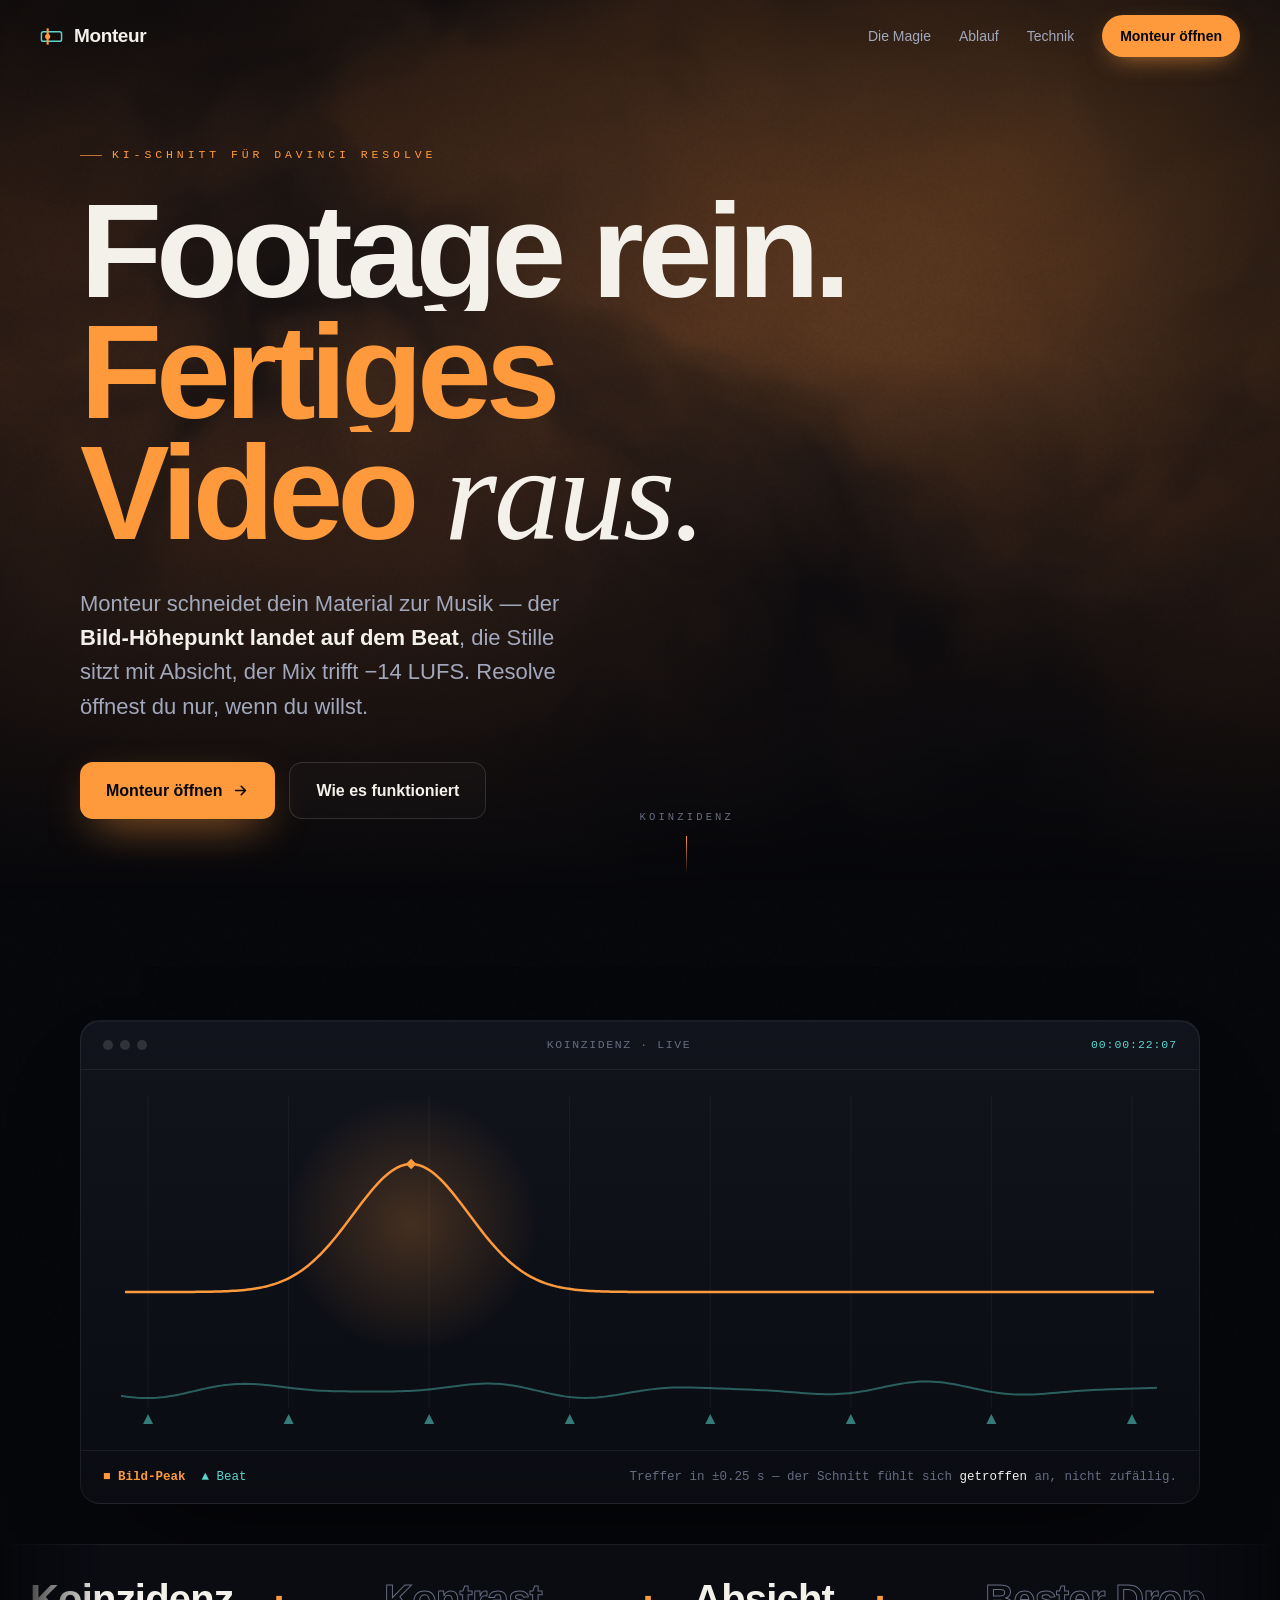
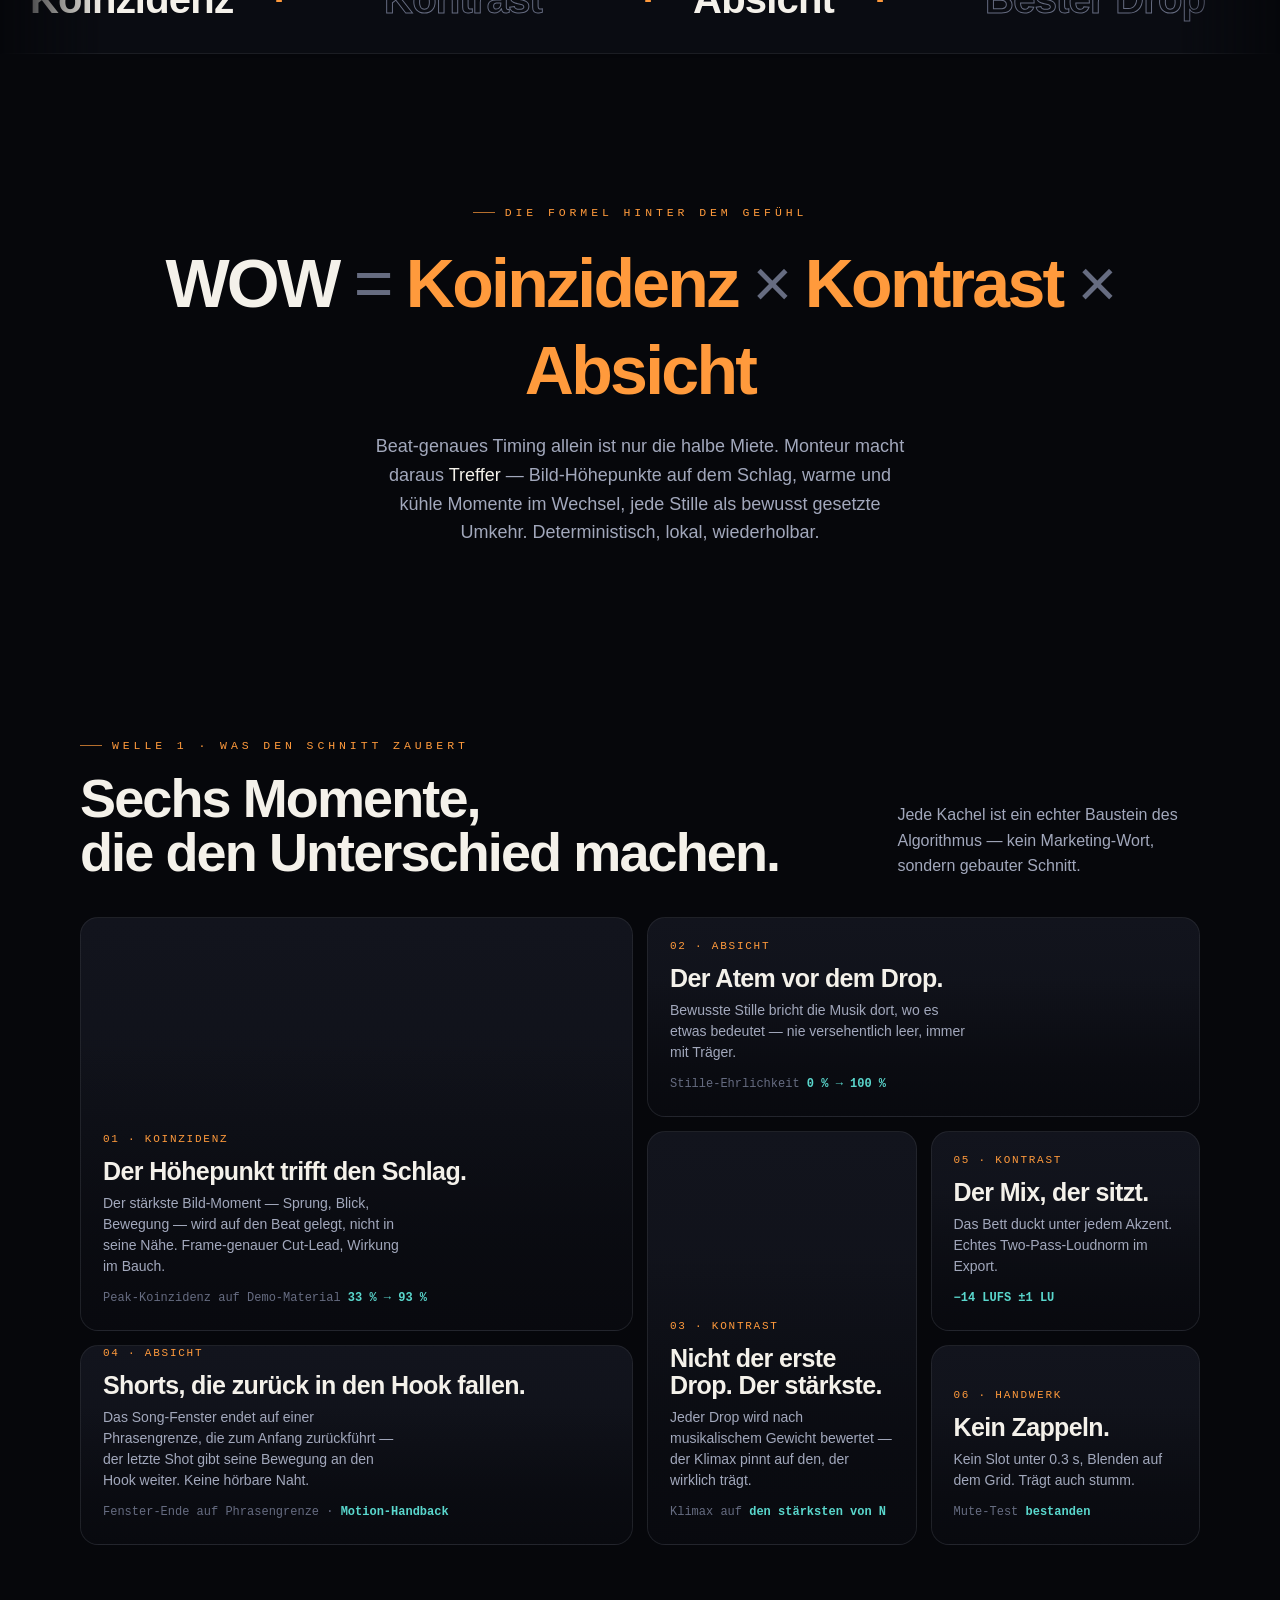
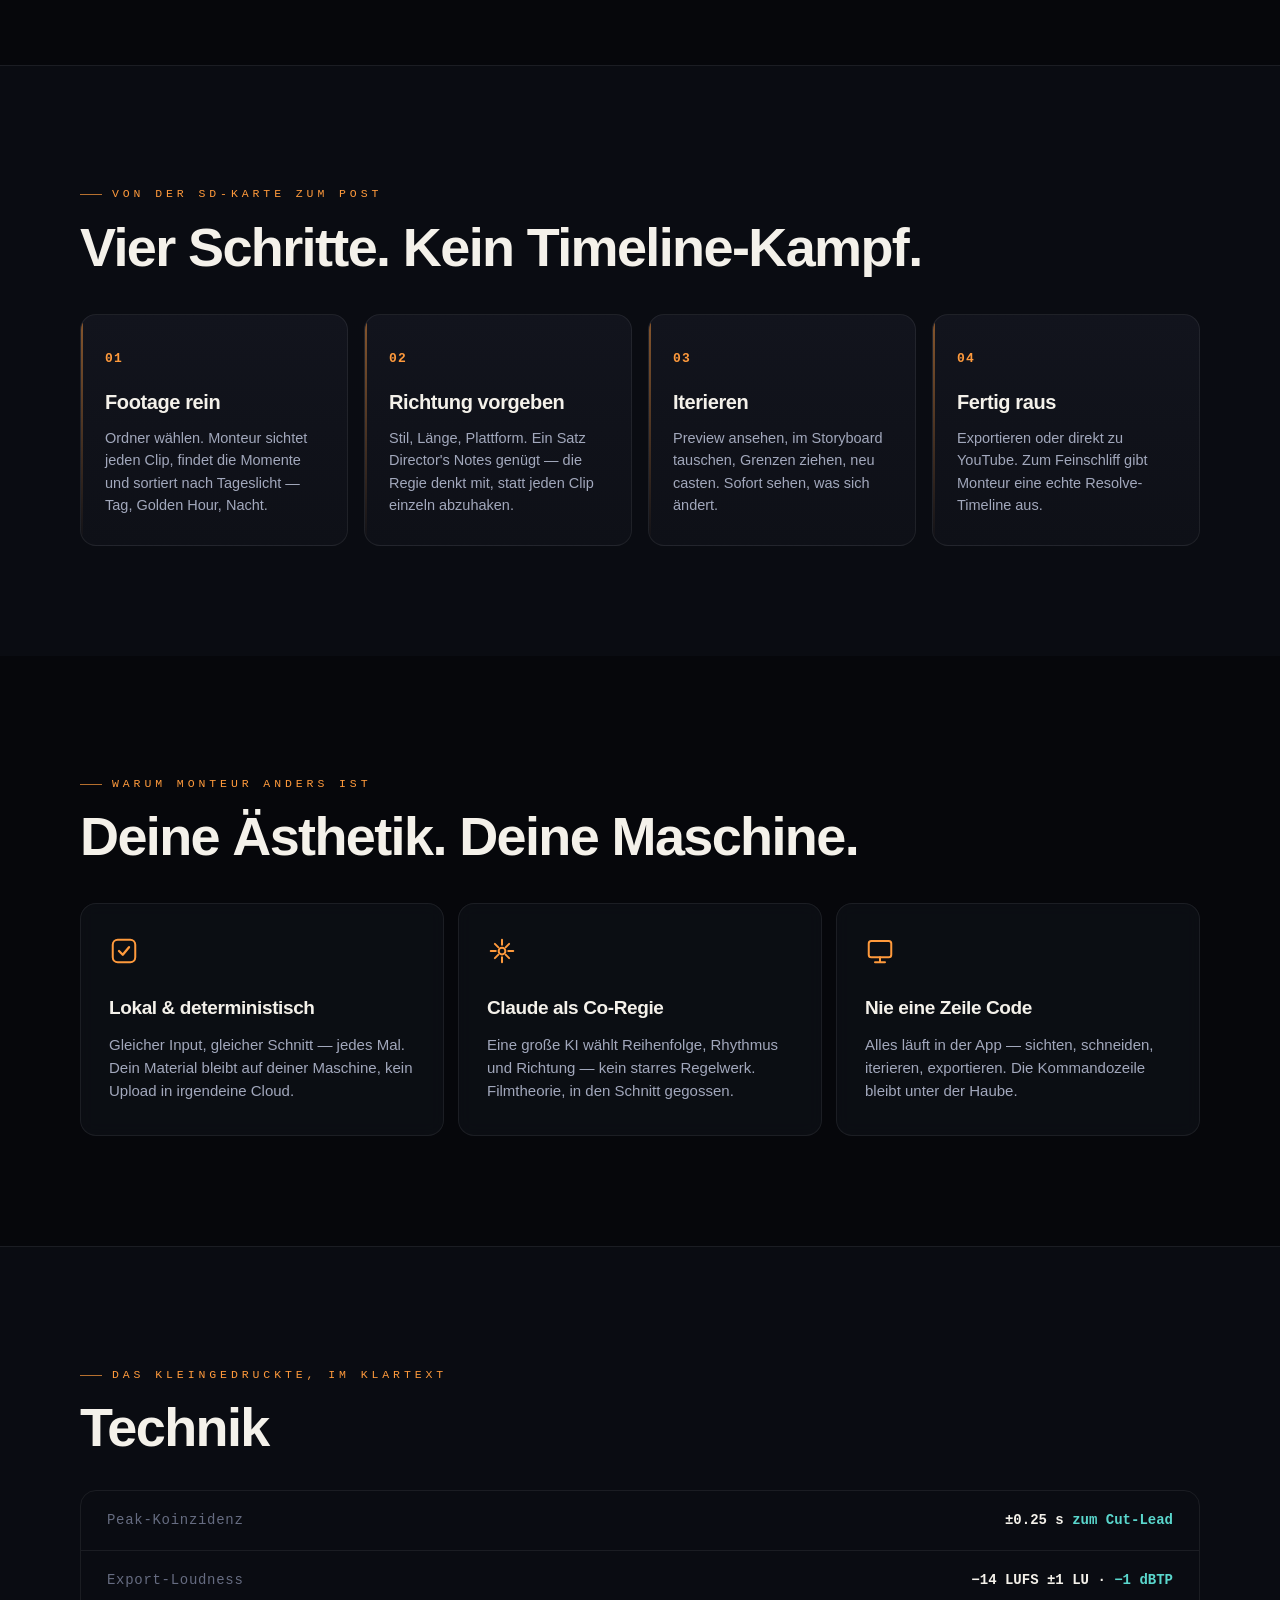
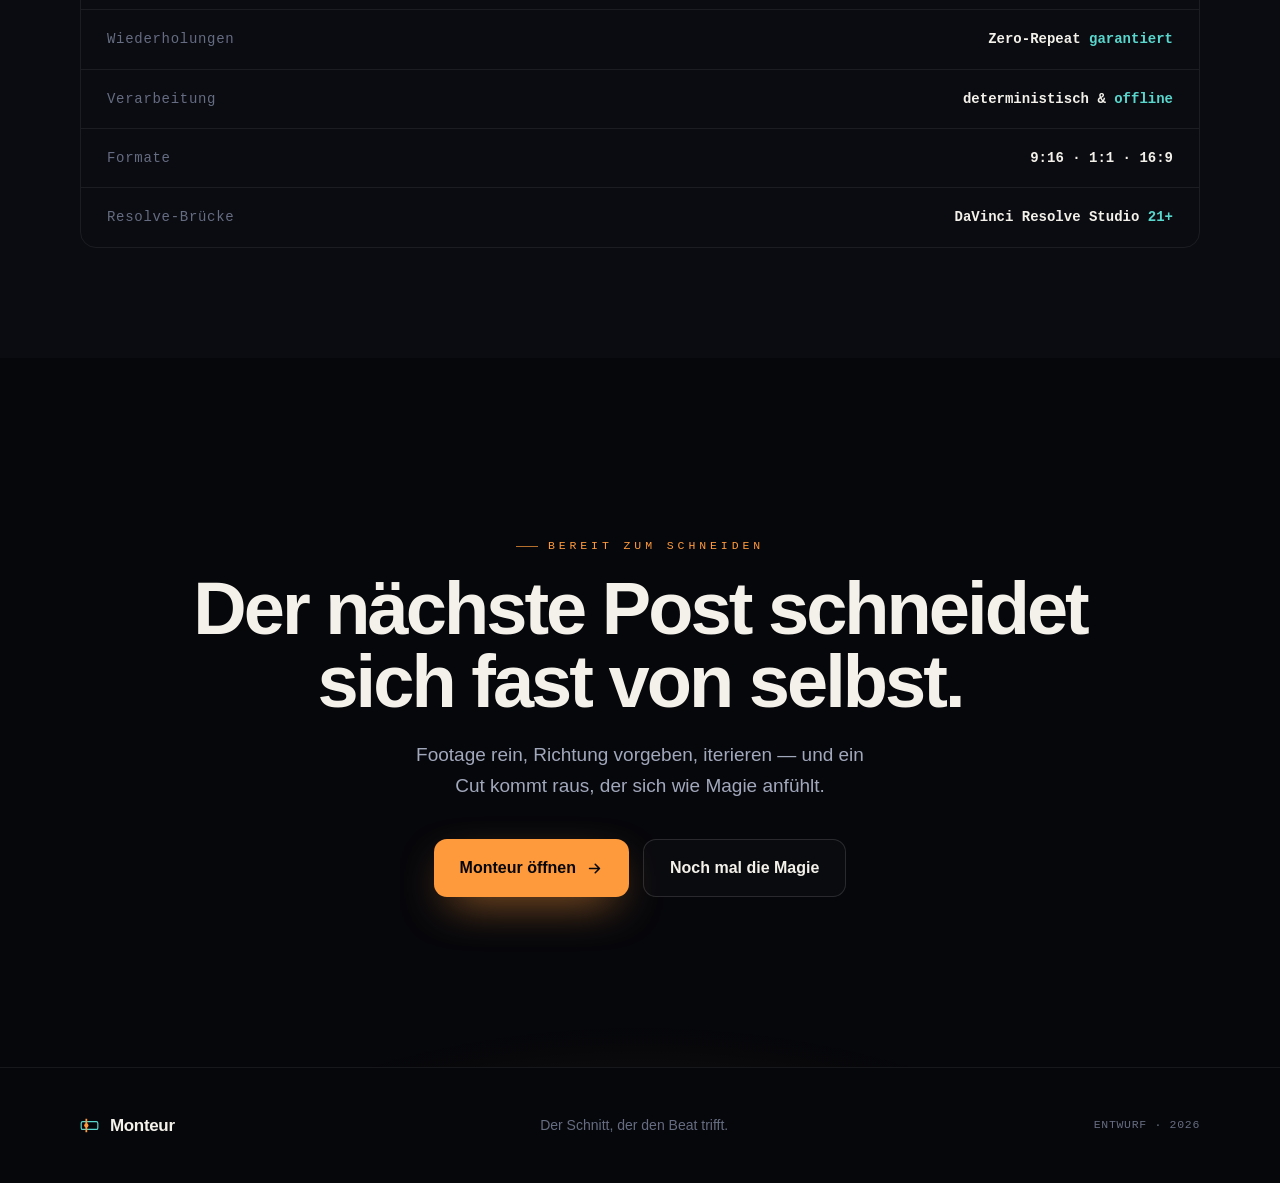
==== commit 726a919a: "Marketing site: 2026 rebuild -- shader ground, film grain, kinetic type, active bento Reworked the l" ====
--- a/site/index.html
+++ b/site/index.html
@@ -4,247 +4,320 @@
 <meta charset="utf-8">
 <meta name="viewport" content="width=device-width, initial-scale=1">
 <title>Monteur — Der Schnitt, der den Beat trifft</title>
-<meta name="description" content="Monteur ist KI-Schnitt für DaVinci Resolve: Footage rein, Richtung vorgeben, iterieren, fertiges Video raus. Der Bild-Höhepunkt landet auf dem Beat.">
+<meta name="description" content="Monteur ist KI-Schnitt für DaVinci Resolve. Footage rein, Richtung vorgeben, iterieren, fertiges Video raus — der Bild-Höhepunkt landet auf dem Beat.">
+<meta property="og:title" content="Monteur — Der Schnitt, der den Beat trifft">
+<meta property="og:description" content="KI-Schnitt für DaVinci Resolve. Footage rein, fertiges Video raus.">
 <style>
-/* ————————————————————————————————————————————————
-   Monteur — cinematic dark marketing draft
-   Single visual world (a grading suite is dark by nature —
-   a deliberate commitment, not a missing light theme).
-   ———————————————————————————————————————————————— */
+/* ═══════════════════════════════════════════════════════════
+   MONTEUR — 2026 cinematic landing
+   Dark-by-default (a grading suite is dark — a deliberate world).
+   WebGL shader ground · film grain · kinetic type · active bento.
+   ═══════════════════════════════════════════════════════════ */
 :root{
-  --ink:#0A0B10;        /* blue-black ground */
-  --ink-2:#0D0F15;
-  --panel:#14161F;      /* raised surface */
-  --panel-2:#191C27;
-  --line:#262A38;       /* hairline */
-  --line-2:#333849;
-  --ember:#FF9A3C;      /* the beat hit · the peak · the playhead */
+  --void:#06070B;          /* deepest ground */
+  --ink:#0A0C12;
+  --ink-2:#0E1017;
+  --panel:#12141D;
+  --panel-2:#171A24;
+  --line:rgba(255,255,255,.07);
+  --line-2:rgba(255,255,255,.13);
+  --ember:#FF9A3C;         /* the single electric accent — beat · peak · playhead */
+  --ember-hi:#FFB463;
   --ember-deep:#F0791E;
-  --pulse:#54D2C8;      /* the music waveform (cool, used sparingly) */
-  --chalk:#F3EFE6;      /* warm off-white — headings */
-  --haze:#9AA1B6;       /* cool grey — body */
-  --haze-dim:#6B7185;   /* muted labels */
-  --max:1120px;
-  --sans:"Helvetica Neue",Helvetica,Arial,system-ui,sans-serif;
+  --pulse:#5AD7CD;         /* cool music signal, used sparingly */
+  --chalk:#F4F1EA;         /* warm off-white */
+  --haze:#A2A8BC;
+  --haze-dim:#666C81;
+  --glass:rgba(18,20,29,.55);
+  --max:1200px;
+  --sans:"Helvetica Neue",Helvetica,"Segoe UI",Arial,system-ui,sans-serif;
   --serif:"Iowan Old Style","Palatino Linotype",Palatino,Georgia,"Times New Roman",serif;
   --mono:ui-monospace,"SF Mono","JetBrains Mono",Menlo,"Roboto Mono",monospace;
+  --e-out:cubic-bezier(.16,1,.3,1);
 }
 *{box-sizing:border-box}
-html{-webkit-text-size-adjust:100%}
+html{-webkit-text-size-adjust:100%;scroll-behavior:smooth}
 body{
-  margin:0;background:var(--ink);color:var(--haze);
-  font-family:var(--sans);font-size:17px;line-height:1.65;
+  margin:0;background:var(--void);color:var(--haze);
+  font-family:var(--sans);font-size:17px;line-height:1.6;
   -webkit-font-smoothing:antialiased;text-rendering:optimizeLegibility;
   overflow-x:hidden;
 }
-::selection{background:rgba(255,154,60,.28);color:var(--chalk)}
+::selection{background:rgba(255,154,60,.3);color:var(--chalk)}
 a{color:inherit;text-decoration:none}
 canvas{display:block}
-h1,h2,h3{color:var(--chalk);margin:0;text-wrap:balance;letter-spacing:-.02em;font-weight:800}
+img{max-width:100%}
+h1,h2,h3{margin:0;color:var(--chalk);font-weight:800;letter-spacing:-.03em;text-wrap:balance}
 p{margin:0}
 
-/* layout helpers */
-.wrap{max-width:var(--max);margin:0 auto;padding:0 28px}
+/* ——— grain overlay ——— */
+.grain{
+  position:fixed;inset:-50%;z-index:1;pointer-events:none;
+  background-image:var(--grain);background-size:180px;opacity:.05;
+  mix-blend-mode:overlay;animation:grain 6s steps(6) infinite;
+}
+@keyframes grain{
+  0%{transform:translate(0,0)}10%{transform:translate(-4%,-4%)}
+  30%{transform:translate(3%,-2%)}50%{transform:translate(-2%,3%)}
+  70%{transform:translate(4%,2%)}90%{transform:translate(-3%,-3%)}
+  100%{transform:translate(0,0)}
+}
+
+/* ——— layout helpers ——— */
+.wrap{max-width:var(--max);margin:0 auto;padding:0 clamp(20px,4vw,40px);position:relative;z-index:2}
 .eyebrow{
-  font-family:var(--mono);font-size:12px;letter-spacing:.32em;text-transform:uppercase;
-  color:var(--ember);font-weight:500;
-}
-.lead{font-size:19px;line-height:1.7;color:var(--haze);max-width:60ch}
-.serif{font-family:var(--serif)}
-
-/* ————— top bar ————— */
+  font-family:var(--mono);font-size:11.5px;letter-spacing:.34em;text-transform:uppercase;
+  color:var(--ember);font-weight:500;display:inline-flex;align-items:center;gap:10px;
+}
+.eyebrow::before{content:"";width:22px;height:1px;background:var(--ember);opacity:.7}
+.lead{font-size:19px;line-height:1.7;color:var(--haze);max-width:58ch}
+
+/* ——— reveal on scroll ——— */
+.rise{opacity:0;transform:translateY(28px);transition:opacity .9s var(--e-out),transform .9s var(--e-out)}
+.rise.in{opacity:1;transform:none}
+.rise.d1{transition-delay:.08s}.rise.d2{transition-delay:.16s}.rise.d3{transition-delay:.24s}
+
+/* ═══ NAV ═══ */
 .top{
-  position:fixed;top:0;left:0;right:0;z-index:50;
+  position:fixed;top:0;left:0;right:0;z-index:60;
   display:flex;align-items:center;justify-content:space-between;
-  padding:16px 28px;
-  background:linear-gradient(180deg,rgba(10,11,16,.92),rgba(10,11,16,0));
-  backdrop-filter:blur(6px);
-}
-.brand{display:flex;align-items:center;gap:11px;color:var(--chalk);font-weight:800;letter-spacing:-.01em;font-size:18px}
-.brand .glyph{width:22px;height:22px;flex:0 0 auto}
-.top nav{display:flex;gap:26px;align-items:center}
-.top nav a{font-size:14px;color:var(--haze);transition:color .2s}
-.top nav a:hover{color:var(--chalk)}
-.top .pill{
-  font-size:14px;font-weight:600;color:var(--ink);background:var(--ember);
-  padding:9px 16px;border-radius:999px;transition:transform .15s,box-shadow .2s;
-  box-shadow:0 6px 22px -8px rgba(255,154,60,.7);
-}
-.top .pill:hover{transform:translateY(-1px);box-shadow:0 10px 28px -8px rgba(255,154,60,.85);color:var(--ink)}
-@media(max-width:720px){.top nav .lnk{display:none}}
-
-/* ————— hero ————— */
-.hero{position:relative;padding:150px 0 90px;overflow:hidden}
-.hero::before{ /* ambient grade glow */
-  content:"";position:absolute;inset:-20% -10% auto -10%;height:80%;
-  background:radial-gradient(60% 70% at 72% 30%,rgba(255,154,60,.16),transparent 60%),
-             radial-gradient(50% 60% at 12% 12%,rgba(84,210,200,.10),transparent 65%);
-  filter:blur(4px);pointer-events:none;
-}
-.hero .wrap{position:relative}
-.hero h1{
-  font-size:clamp(40px,7.4vw,86px);line-height:.98;margin:22px 0 0;
-  letter-spacing:-.035em;
-}
-.hero h1 .em{color:var(--ember)}
-.hero .sub{margin-top:26px;font-size:clamp(17px,2.2vw,21px);line-height:1.6;max-width:36ch;color:var(--haze)}
-.cta-row{display:flex;gap:14px;flex-wrap:wrap;margin-top:34px}
+  padding:15px clamp(20px,4vw,40px);
+  transition:background .4s,backdrop-filter .4s,border-color .4s;
+  border-bottom:1px solid transparent;
+}
+.top.stuck{background:var(--glass);backdrop-filter:blur(14px) saturate(1.4);border-bottom:1px solid var(--line)}
+.brand{display:flex;align-items:center;gap:11px;color:var(--chalk);font-weight:800;letter-spacing:-.02em;font-size:19px}
+.brand .glyph{width:23px;height:23px;flex:0 0 auto}
+.top nav{display:flex;gap:28px;align-items:center}
+.top nav a.lnk{font-size:14px;color:var(--haze);transition:color .2s;position:relative}
+.top nav a.lnk:hover{color:var(--chalk)}
+.top nav a.lnk::after{content:"";position:absolute;left:0;bottom:-5px;width:0;height:1px;background:var(--ember);transition:width .3s var(--e-out)}
+.top nav a.lnk:hover::after{width:100%}
+.pill{
+  font-size:14px;font-weight:600;color:var(--void);background:var(--ember);
+  padding:10px 18px;border-radius:999px;transition:transform .18s var(--e-out),box-shadow .3s;
+  box-shadow:0 8px 26px -10px rgba(255,154,60,.8);white-space:nowrap;
+}
+.pill:hover{transform:translateY(-2px);box-shadow:0 14px 34px -10px rgba(255,154,60,.95);color:var(--void)}
+@media(max-width:780px){.top nav .lnk{display:none}}
+
+/* ═══ HERO ═══ */
+.hero{position:relative;min-height:100svh;display:flex;align-items:center;overflow:hidden}
+#shader{position:absolute;inset:0;width:100%;height:100%;z-index:0}
+.hero::after{ /* legibility scrim + fallback ground */
+  content:"";position:absolute;inset:0;z-index:1;pointer-events:none;
+  background:
+    radial-gradient(120% 90% at 78% 18%,rgba(255,154,60,.10),transparent 55%),
+    linear-gradient(180deg,rgba(6,7,11,.55),rgba(6,7,11,.2) 40%,var(--void));
+}
+.hero .wrap{z-index:3;padding-top:120px;padding-bottom:64px;width:100%}
+.hero .eyebrow{margin-bottom:26px;opacity:0;animation:fadeUp .8s var(--e-out) .1s forwards}
+.headline{
+  font-size:clamp(48px,10.5vw,148px);line-height:.9;letter-spacing:-.045em;font-weight:800;
+  color:var(--chalk);max-width:16ch;
+}
+.headline .ln{display:block;overflow:hidden}
+.headline .w{display:inline-block;transform:translateY(115%);will-change:transform}
+.headline.go .w{animation:wordUp .95s var(--e-out) forwards}
+.headline .em{color:var(--ember)}
+.headline .thin{font-weight:300;font-family:var(--serif);font-style:italic;letter-spacing:-.02em}
+.hero .sub{
+  margin-top:32px;font-size:clamp(17px,2vw,22px);line-height:1.55;max-width:40ch;color:var(--haze);
+  opacity:0;animation:fadeUp .8s var(--e-out) .9s forwards;
+}
+.hero .sub b{color:var(--chalk);font-weight:600}
+.cta-row{display:flex;gap:14px;flex-wrap:wrap;margin-top:38px;opacity:0;animation:fadeUp .8s var(--e-out) 1.05s forwards}
 .btn{
-  display:inline-flex;align-items:center;gap:9px;font-weight:700;font-size:16px;
-  padding:14px 24px;border-radius:12px;transition:transform .15s,background .2s,border-color .2s;
-}
-.btn-primary{background:var(--ember);color:var(--ink);box-shadow:0 14px 40px -14px rgba(255,154,60,.75)}
-.btn-primary:hover{transform:translateY(-2px)}
-.btn-ghost{border:1px solid var(--line-2);color:var(--chalk)}
+  display:inline-flex;align-items:center;gap:10px;font-weight:700;font-size:16px;
+  padding:15px 26px;border-radius:13px;transition:transform .18s var(--e-out),background .25s,border-color .25s,box-shadow .3s;
+}
+.btn svg{width:17px;height:17px}
+.btn-primary{background:var(--ember);color:var(--void);box-shadow:0 16px 46px -16px rgba(255,154,60,.8)}
+.btn-primary:hover{transform:translateY(-2px);background:var(--ember-hi)}
+.btn-ghost{border:1px solid var(--line-2);color:var(--chalk);background:rgba(255,255,255,.02)}
 .btn-ghost:hover{border-color:var(--ember);transform:translateY(-2px)}
-
-/* the live coincidence stage */
+.scrollcue{
+  position:absolute;bottom:26px;left:50%;transform:translateX(-50%);z-index:3;
+  font-family:var(--mono);font-size:10.5px;letter-spacing:.3em;color:var(--haze-dim);
+  display:flex;flex-direction:column;align-items:center;gap:10px;opacity:0;animation:fadeUp 1s ease 1.4s forwards;
+}
+.scrollcue .bar{width:1px;height:38px;background:linear-gradient(var(--ember),transparent);animation:cue 2s var(--e-out) infinite}
+@keyframes cue{0%{transform:scaleY(0);transform-origin:top}45%{transform:scaleY(1);transform-origin:top}55%{transform:scaleY(1);transform-origin:bottom}100%{transform:scaleY(0);transform-origin:bottom}}
+@keyframes wordUp{to{transform:translateY(0)}}
+@keyframes fadeUp{from{opacity:0;transform:translateY(16px)}to{opacity:1;transform:none}}
+
+/* ═══ INSTRUMENT (coincidence) ═══ */
+.instrument{padding:clamp(70px,10vw,120px) 0 40px}
 .stage{
-  margin-top:56px;border:1px solid var(--line);border-radius:18px;
-  background:linear-gradient(180deg,var(--panel),var(--ink-2));
-  box-shadow:0 40px 90px -50px rgba(0,0,0,.9),inset 0 1px 0 rgba(255,255,255,.03);
-  overflow:hidden;
+  border:1px solid var(--line);border-radius:20px;overflow:hidden;position:relative;
+  background:linear-gradient(180deg,var(--panel),var(--ink));
+  box-shadow:0 50px 110px -60px rgba(0,0,0,.95),inset 0 1px 0 rgba(255,255,255,.04);
 }
 .stage-head{
   display:flex;align-items:center;justify-content:space-between;gap:16px;
-  padding:14px 20px;border-bottom:1px solid var(--line);
-  font-family:var(--mono);font-size:12px;color:var(--haze-dim);letter-spacing:.06em;
+  padding:15px 22px;border-bottom:1px solid var(--line);
+  font-family:var(--mono);font-size:11.5px;color:var(--haze-dim);letter-spacing:.14em;
 }
 .stage-head .dots{display:flex;gap:7px}
-.stage-head .dots i{width:11px;height:11px;border-radius:50%;background:var(--line-2);display:block}
-.stage-head .tc{color:var(--pulse)}
-#coincidence{width:100%;height:300px;display:block}
+.stage-head .dots i{width:10px;height:10px;border-radius:50%;background:var(--line-2);display:block}
+.stage-head .tc{color:var(--pulse);letter-spacing:.08em}
+#coincidence{width:100%;height:clamp(240px,42vw,380px)}
 .stage-cap{
-  display:flex;align-items:center;gap:14px;flex-wrap:wrap;
-  padding:16px 20px;border-top:1px solid var(--line);
-  font-family:var(--mono);font-size:13px;color:var(--haze-dim);
-}
+  display:flex;align-items:center;gap:16px;flex-wrap:wrap;
+  padding:16px 22px;border-top:1px solid var(--line);
+  font-family:var(--mono);font-size:12.5px;color:var(--haze-dim);
+}
+.stage-cap .key{display:inline-flex;align-items:center;gap:7px}
 .stage-cap .hit{color:var(--ember);font-weight:600}
-.stage-cap .grow{flex:1}
-@media(max-width:560px){#coincidence{height:230px}}
-
-/* section frame */
-.section{padding:96px 0;position:relative}
-.section h2{font-size:clamp(28px,4.6vw,46px);line-height:1.04;letter-spacing:-.03em}
-.section .kick{margin-bottom:16px}
-
-/* thin timeline divider */
-.ribbon{height:2px;background:
-  repeating-linear-gradient(90deg,var(--line) 0 1px,transparent 1px 34px);
-  position:relative;opacity:.9}
-.ribbon::after{content:"";position:absolute;left:0;top:-2px;width:56px;height:6px;border-radius:3px;
-  background:linear-gradient(90deg,var(--ember),transparent);opacity:.8}
-
-/* formula band */
-.formula{background:var(--ink-2);border-top:1px solid var(--line);border-bottom:1px solid var(--line)}
-.formula .wrap{padding:78px 28px;text-align:center}
+.stage-cap .beat{color:var(--pulse)}
+.stage-cap .grow{flex:1;min-width:20px}
+
+/* ═══ MARQUEE ═══ */
+.marquee{
+  border-top:1px solid var(--line);border-bottom:1px solid var(--line);
+  padding:22px 0;overflow:hidden;white-space:nowrap;background:var(--ink);position:relative;z-index:2;
+  -webkit-mask-image:linear-gradient(90deg,transparent,#000 8%,#000 92%,transparent);
+          mask-image:linear-gradient(90deg,transparent,#000 8%,#000 92%,transparent);
+}
+.marquee .track{display:inline-block;animation:scroll 34s linear infinite}
+.marquee span{
+  font-size:clamp(22px,4vw,40px);font-weight:800;letter-spacing:-.02em;color:var(--chalk);
+  padding:0 30px;
+}
+.marquee span .dot{color:var(--ember)}
+.marquee span.o{color:transparent;-webkit-text-stroke:1px var(--haze-dim)}
+@keyframes scroll{from{transform:translateX(0)}to{transform:translateX(-50%)}}
+
+/* ═══ FORMULA ═══ */
+.formula{padding:clamp(80px,11vw,140px) 0;text-align:center;position:relative;z-index:2}
 .formula .expr{
-  font-size:clamp(26px,5vw,52px);font-weight:800;color:var(--chalk);letter-spacing:-.03em;
-  display:flex;gap:.5ch;justify-content:center;flex-wrap:wrap;line-height:1.1;
-}
-.formula .expr b{color:var(--ember);font-weight:800}
-.formula .expr .x{color:var(--haze-dim);font-weight:400}
-.formula p{margin:22px auto 0;max-width:52ch;color:var(--haze)}
-
-/* moments (the magic) */
-.moments{display:flex;flex-direction:column;gap:0}
-.moment{
-  display:grid;grid-template-columns:1fr 1fr;gap:48px;align-items:center;
-  padding:56px 0;border-top:1px solid var(--line);
-}
-.moment:first-child{border-top:0}
-.moment .idx{font-family:var(--mono);font-size:13px;color:var(--ember);letter-spacing:.14em}
-.moment h3{font-size:clamp(24px,3.4vw,34px);line-height:1.06;margin:14px 0 14px;letter-spacing:-.025em}
-.moment p{color:var(--haze);max-width:44ch}
-.moment .stat{margin-top:18px;font-family:var(--mono);font-size:13px;color:var(--haze-dim)}
-.moment .stat b{color:var(--pulse);font-weight:600}
-.viz{
-  border:1px solid var(--line);border-radius:14px;background:var(--panel);
-  height:210px;overflow:hidden;position:relative;
-  box-shadow:inset 0 1px 0 rgba(255,255,255,.03);
-}
-.viz canvas{width:100%;height:100%}
-.moment:nth-child(even) .txt{order:2}
-.moment:nth-child(even) .viz{order:1}
-@media(max-width:760px){
-  .moment{grid-template-columns:1fr;gap:26px;padding:44px 0}
-  .moment:nth-child(even) .txt{order:1}
-  .moment:nth-child(even) .viz{order:2}
-}
-
-/* workflow pipeline */
-.flow{display:grid;grid-template-columns:repeat(4,1fr);gap:20px;margin-top:44px}
+  font-size:clamp(30px,6vw,68px);font-weight:800;color:var(--chalk);letter-spacing:-.04em;
+  display:flex;gap:.4ch;justify-content:center;flex-wrap:wrap;line-height:1.05;margin-top:26px;
+}
+.formula .expr b{color:var(--ember)}
+.formula .expr .x{color:var(--haze-dim);font-weight:300}
+.formula p{margin:26px auto 0;max-width:54ch;color:var(--haze);font-size:18px}
+
+/* ═══ BENTO ═══ */
+.bento-sec{padding:clamp(20px,4vw,40px) 0 clamp(80px,10vw,120px);position:relative;z-index:2}
+.sec-head{display:flex;align-items:flex-end;justify-content:space-between;gap:24px;flex-wrap:wrap;margin-bottom:38px}
+.sec-head h2{font-size:clamp(30px,5.2vw,54px);line-height:1;letter-spacing:-.035em}
+.sec-head p{max-width:34ch;color:var(--haze);font-size:16px}
+.bento{
+  display:grid;grid-template-columns:repeat(4,1fr);gap:14px;
+  grid-auto-rows:200px;
+}
+.tile{
+  position:relative;border:1px solid var(--line);border-radius:18px;overflow:hidden;
+  background:linear-gradient(180deg,var(--panel),var(--ink-2));
+  transition:transform .5s var(--e-out),border-color .4s,box-shadow .5s;
+  display:flex;flex-direction:column;justify-content:flex-end;
+  isolation:isolate;
+}
+.tile canvas{position:absolute;inset:0;width:100%;height:100%;z-index:0;opacity:.9;transition:opacity .5s}
+.tile .scrim{position:absolute;inset:0;z-index:1;pointer-events:none;
+  background:linear-gradient(180deg,rgba(10,12,18,0) 30%,rgba(8,9,14,.72) 78%,rgba(8,9,14,.92))}
+.tile .body{position:relative;z-index:2;padding:22px}
+.tile .idx{font-family:var(--mono);font-size:11px;letter-spacing:.16em;color:var(--ember)}
+.tile h3{font-size:clamp(19px,2.2vw,25px);line-height:1.08;margin:9px 0 8px;letter-spacing:-.025em}
+.tile p{font-size:14px;line-height:1.5;color:var(--haze);max-width:38ch}
+.tile .stat{margin-top:12px;font-family:var(--mono);font-size:12px;color:var(--haze-dim)}
+.tile .stat b{color:var(--pulse);font-weight:600}
+.tile:hover{transform:translateY(-6px);border-color:var(--line-2);box-shadow:0 40px 70px -40px rgba(0,0,0,.9),0 0 0 1px rgba(255,154,60,.18)}
+.tile:hover canvas{opacity:1}
+.tile.big{grid-column:span 2;grid-row:span 2}
+.tile.wide{grid-column:span 2}
+.tile.tall{grid-row:span 2}
+@media(max-width:900px){
+  .bento{grid-template-columns:repeat(2,1fr);grid-auto-rows:190px}
+  .tile.big{grid-column:span 2;grid-row:span 2}
+  .tile.wide{grid-column:span 2}
+  .tile.tall{grid-row:span 1;grid-column:span 1}
+}
+@media(max-width:560px){
+  .bento{grid-template-columns:1fr;grid-auto-rows:180px}
+  .tile.big,.tile.wide,.tile.tall{grid-column:span 1;grid-row:span 1}
+  .tile.big{grid-row:span 2}
+}
+
+/* ═══ WORKFLOW ═══ */
+.flow-sec{padding:clamp(70px,9vw,110px) 0;border-top:1px solid var(--line);position:relative;z-index:2;background:var(--ink)}
+.flow{display:grid;grid-template-columns:repeat(4,1fr);gap:16px;margin-top:40px;counter-reset:step}
 .step{
-  position:relative;padding:26px 22px;border:1px solid var(--line);border-radius:14px;
-  background:linear-gradient(180deg,var(--panel),var(--ink-2));
-}
-.step .n{
-  font-family:var(--mono);font-size:12px;color:var(--ink);background:var(--ember);
-  width:30px;height:30px;border-radius:8px;display:grid;place-items:center;font-weight:700;
-}
-.step h3{font-size:19px;margin:16px 0 8px}
-.step p{font-size:15px;color:var(--haze);line-height:1.55}
-.step::after{ /* connector */
-  content:"";position:absolute;right:-13px;top:41px;width:14px;height:2px;background:var(--line-2);z-index:2;
-}
-.step:last-child::after{display:none}
-@media(max-width:860px){
-  .flow{grid-template-columns:1fr 1fr}
-  .step:nth-child(2)::after{display:none}
-}
-@media(max-width:480px){.flow{grid-template-columns:1fr}.step::after{display:none}}
-
-/* principles */
-.grid3{display:grid;grid-template-columns:repeat(3,1fr);gap:1px;background:var(--line);
-  border:1px solid var(--line);border-radius:16px;overflow:hidden;margin-top:44px}
-.cell{background:var(--ink-2);padding:30px 26px}
-.cell .mk{width:26px;height:26px;color:var(--ember);margin-bottom:16px}
-.cell h3{font-size:18px;margin-bottom:9px}
+  position:relative;padding:28px 24px;border:1px solid var(--line);border-radius:16px;
+  background:linear-gradient(180deg,var(--panel),var(--ink-2));overflow:hidden;
+  transition:transform .5s var(--e-out),border-color .4s;
+}
+.step:hover{transform:translateY(-5px);border-color:var(--line-2)}
+.step::before{
+  counter-increment:step;content:"0" counter(step);
+  font-family:var(--mono);font-size:13px;font-weight:600;color:var(--ember);letter-spacing:.1em;
+}
+.step h3{font-size:20px;margin:16px 0 9px;letter-spacing:-.02em}
+.step p{font-size:14.5px;color:var(--haze);line-height:1.55}
+.step .rail{position:absolute;left:0;top:0;height:100%;width:2px;background:linear-gradient(var(--ember),transparent);opacity:.5}
+@media(max-width:860px){.flow{grid-template-columns:1fr 1fr}}
+@media(max-width:480px){.flow{grid-template-columns:1fr}}
+
+/* ═══ PRINCIPLES ═══ */
+.princ{padding:clamp(70px,9vw,110px) 0;position:relative;z-index:2}
+.grid3{display:grid;grid-template-columns:repeat(3,1fr);gap:14px;margin-top:40px}
+.cell{
+  padding:32px 28px;border:1px solid var(--line);border-radius:16px;
+  background:var(--glass);backdrop-filter:blur(8px);
+  transition:transform .5s var(--e-out),border-color .4s;
+}
+.cell:hover{transform:translateY(-5px);border-color:var(--line-2)}
+.cell .mk{width:30px;height:30px;color:var(--ember);margin-bottom:18px}
+.cell h3{font-size:19px;margin-bottom:10px;letter-spacing:-.02em}
 .cell p{font-size:15px;color:var(--haze);line-height:1.55}
 @media(max-width:760px){.grid3{grid-template-columns:1fr}}
 
-/* spec readout */
-.specs{background:var(--ink-2);border-top:1px solid var(--line)}
-.specs .wrap{padding:80px 28px}
-.readout{
-  border:1px solid var(--line);border-radius:14px;overflow:hidden;margin-top:34px;
-  font-family:var(--mono);
-}
+/* ═══ SPECS ═══ */
+.specs{padding:clamp(70px,9vw,110px) 0;border-top:1px solid var(--line);background:var(--ink);position:relative;z-index:2}
+.readout{border:1px solid var(--line);border-radius:16px;overflow:hidden;margin-top:36px;font-family:var(--mono)}
 .readout .row{
   display:flex;justify-content:space-between;gap:20px;align-items:baseline;
-  padding:17px 24px;border-top:1px solid var(--line);font-size:14px;
+  padding:18px 26px;border-top:1px solid var(--line);font-size:14px;transition:background .3s;
 }
 .readout .row:first-child{border-top:0}
-.readout .k{color:var(--haze-dim);letter-spacing:.04em}
+.readout .row:hover{background:rgba(255,255,255,.02)}
+.readout .k{color:var(--haze-dim);letter-spacing:.05em}
 .readout .v{color:var(--chalk);font-weight:600;text-align:right}
 .readout .v em{color:var(--pulse);font-style:normal}
 
-/* final cta */
-.finale{padding:110px 0;text-align:center;position:relative;overflow:hidden}
-.finale::before{content:"";position:absolute;inset:auto -20% -40% -20%;height:70%;
-  background:radial-gradient(50% 100% at 50% 100%,rgba(255,154,60,.18),transparent 70%);pointer-events:none}
-.finale .wrap{position:relative}
-.finale h2{font-size:clamp(30px,5.4vw,56px);line-height:1.02}
-.finale p{margin:20px auto 0;max-width:46ch;color:var(--haze);font-size:18px}
-.finale .cta-row{justify-content:center}
-
-/* footer */
-footer{border-top:1px solid var(--line);padding:40px 0;color:var(--haze-dim);font-size:14px}
+/* ═══ FINALE ═══ */
+.finale{padding:clamp(100px,14vw,170px) 0;text-align:center;position:relative;overflow:hidden;z-index:2}
+.finale::before{content:"";position:absolute;inset:auto -20% -50% -20%;height:80%;z-index:0;
+  background:radial-gradient(50% 100% at 50% 100%,rgba(255,154,60,.2),transparent 70%);pointer-events:none}
+.finale .wrap{z-index:2}
+.finale h2{font-size:clamp(34px,6.5vw,74px);line-height:.98;letter-spacing:-.04em}
+.finale p{margin:22px auto 0;max-width:44ch;color:var(--haze);font-size:19px}
+.finale .cta-row{justify-content:center;animation:none;opacity:1}
+
+/* ═══ FOOTER ═══ */
+footer{border-top:1px solid var(--line);padding:44px 0;color:var(--haze-dim);font-size:14px;position:relative;z-index:2}
 footer .wrap{display:flex;justify-content:space-between;align-items:center;gap:20px;flex-wrap:wrap}
-footer .brand{font-size:16px}
-footer .mono{font-family:var(--mono);font-size:12px;letter-spacing:.04em}
-
-@media(prefers-reduced-motion:reduce){*{animation:none!important;transition:none!important}}
+footer .brand{font-size:17px}
+footer .mono{font-family:var(--mono);font-size:11.5px;letter-spacing:.06em}
+
+@media(prefers-reduced-motion:reduce){
+  *{animation-duration:.001ms!important;animation-iteration-count:1!important;transition-duration:.001ms!important;scroll-behavior:auto!important}
+  .headline .w{transform:none!important}
+  .hero .eyebrow,.hero .sub,.cta-row,.scrollcue{opacity:1!important}
+}
 </style>
 </head>
 <body>
 
-<header class="top">
-  <a class="brand" href="#top">
+<div class="grain" aria-hidden="true"></div>
+
+<header class="top" id="top">
+  <a class="brand" href="#hero">
     <svg class="glyph" viewBox="0 0 24 24" fill="none" aria-hidden="true">
-      <rect x="1.5" y="7" width="21" height="10" rx="2" stroke="#54D2C8" stroke-width="1.5"/>
-      <line x1="8" y1="4" x2="8" y2="20" stroke="#FF9A3C" stroke-width="2.2"/>
-      <circle cx="8" cy="12" r="2.6" fill="#FF9A3C"/>
+      <rect x="1.5" y="7" width="21" height="10" rx="2" stroke="#5AD7CD" stroke-width="1.5"/>
+      <line x1="8" y1="3.5" x2="8" y2="20.5" stroke="#FF9A3C" stroke-width="2.2"/>
+      <circle cx="8" cy="12" r="2.7" fill="#FF9A3C"/>
     </svg>
     Monteur
   </a>
@@ -256,164 +329,187 @@
   </nav>
 </header>
 
-<main id="top">
-
-  <!-- ————— HERO ————— -->
-  <section class="hero">
+<main>
+
+  <!-- ═══ HERO ═══ -->
+  <section class="hero" id="hero">
+    <canvas id="shader" aria-hidden="true"></canvas>
     <div class="wrap">
       <span class="eyebrow">KI-Schnitt für DaVinci Resolve</span>
-      <h1>Footage rein.<br><span class="em">Fertiges Video</span> raus.</h1>
-      <p class="sub">Monteur schneidet dein Material zur Musik — der Bild-Höhepunkt landet auf dem Beat, die Stille sitzt mit Absicht, der Mix trifft −14&nbsp;LUFS. Du gibst die Richtung vor. Resolve öffnest du nur, wenn du willst.</p>
+      <h1 class="headline" id="headline">
+        <span class="ln"><span class="w">Footage rein.</span></span>
+        <span class="ln"><span class="w"><span class="em">Fertiges</span></span></span>
+        <span class="ln"><span class="w"><span class="em">Video</span> <span class="thin">raus.</span></span></span>
+      </h1>
+      <p class="sub">Monteur schneidet dein Material zur Musik — der <b>Bild-Höhepunkt landet auf dem Beat</b>, die Stille sitzt mit Absicht, der Mix trifft −14&nbsp;LUFS. Resolve öffnest du nur, wenn du willst.</p>
       <div class="cta-row">
-        <a class="btn btn-primary" href="#start">Monteur öffnen →</a>
+        <a class="btn btn-primary" href="#start">Monteur öffnen
+          <svg viewBox="0 0 24 24" fill="none"><path d="M5 12h14M13 6l6 6-6 6" stroke="currentColor" stroke-width="2.2" stroke-linecap="round" stroke-linejoin="round"/></svg>
+        </a>
         <a class="btn btn-ghost" href="#magie">Wie es funktioniert</a>
       </div>
-
-      <div class="stage" aria-label="Der Bild-Höhepunkt schnappt auf den Beat">
+    </div>
+    <div class="scrollcue" aria-hidden="true"><span>KOINZIDENZ</span><span class="bar"></span></div>
+  </section>
+
+  <!-- ═══ INSTRUMENT ═══ -->
+  <section class="instrument">
+    <div class="wrap">
+      <div class="stage rise">
         <div class="stage-head">
           <span class="dots"><i></i><i></i><i></i></span>
           <span>KOINZIDENZ · LIVE</span>
           <span class="tc" id="tc">00:00:04:12</span>
         </div>
-        <canvas id="coincidence" width="1040" height="300"></canvas>
+        <canvas id="coincidence" width="1120" height="380"></canvas>
         <div class="stage-cap">
-          <span class="hit">■ Bild-Peak</span>
-          <span style="color:var(--pulse)">▲ Beat</span>
+          <span class="key hit">■ Bild-Peak</span>
+          <span class="key beat">▲ Beat</span>
           <span class="grow"></span>
-          <span>Treffer in ±0.25&nbsp;s — der Schnitt fühlt sich getroffen an, nicht zufällig.</span>
+          <span>Treffer in ±0.25&nbsp;s — der Schnitt fühlt sich <em style="color:var(--chalk);font-style:normal">getroffen</em> an, nicht zufällig.</span>
         </div>
       </div>
     </div>
   </section>
 
-  <!-- ————— FORMULA ————— -->
+  <!-- ═══ MARQUEE ═══ -->
+  <div class="marquee" aria-hidden="true">
+    <div class="track" id="marquee">
+      <span>Koinzidenz<span class="dot"> · </span></span><span class="o">Kontrast </span><span><span class="dot">· </span>Absicht<span class="dot"> · </span></span><span class="o">Bester Drop </span><span><span class="dot">· </span>Bewusste Stille<span class="dot"> · </span></span><span class="o">Loop-Naht </span><span><span class="dot">· </span>−14&nbsp;LUFS<span class="dot"> · </span></span><span class="o">Frame-Hygiene </span>
+    </div>
+  </div>
+
+  <!-- ═══ FORMULA ═══ -->
   <section class="formula" id="magie">
     <div class="wrap">
-      <span class="eyebrow">Die Formel hinter dem Gefühl</span>
-      <div class="expr" style="margin-top:20px">
+      <span class="eyebrow rise">Die Formel hinter dem Gefühl</span>
+      <div class="expr rise d1">
         WOW <span class="x">=</span> <b>Koinzidenz</b> <span class="x">×</span> <b>Kontrast</b> <span class="x">×</span> <b>Absicht</b>
       </div>
-      <p>Beat-genaues Timing allein ist nur die halbe Miete. Monteur macht daraus <em>Treffer</em> — Bild-Höhepunkte auf dem Schlag, warme und kühle Momente im Wechsel, und jede Stille als bewusst gesetzte Umkehr. Deterministisch, lokal, wiederholbar.</p>
+      <p class="rise d2">Beat-genaues Timing allein ist nur die halbe Miete. Monteur macht daraus <em style="color:var(--chalk);font-style:normal">Treffer</em> — Bild-Höhepunkte auf dem Schlag, warme und kühle Momente im Wechsel, jede Stille als bewusst gesetzte Umkehr. Deterministisch, lokal, wiederholbar.</p>
     </div>
   </section>
 
-  <!-- ————— MOMENTS ————— -->
-  <section class="section">
+  <!-- ═══ BENTO / THE MAGIC ═══ -->
+  <section class="bento-sec">
     <div class="wrap">
-      <span class="eyebrow kick">Welle 1 · Was den Schnitt zaubert</span>
-      <div class="moments">
-
-        <article class="moment">
-          <div class="txt">
+      <div class="sec-head">
+        <div>
+          <span class="eyebrow rise">Welle 1 · Was den Schnitt zaubert</span>
+          <h2 class="rise d1" style="margin-top:16px">Sechs Momente,<br>die den Unterschied machen.</h2>
+        </div>
+        <p class="rise d2">Jede Kachel ist ein echter Baustein des Algorithmus — kein Marketing-Wort, sondern gebauter Schnitt.</p>
+      </div>
+
+      <div class="bento">
+        <article class="tile big rise" data-viz="peak">
+          <canvas></canvas><div class="scrim"></div>
+          <div class="body">
             <div class="idx">01 · KOINZIDENZ</div>
             <h3>Der Höhepunkt trifft den Schlag.</h3>
-            <p>Der stärkste Bild-Moment — Sprung, Blick, Bewegung — wird auf den Beat gelegt, nicht in seine Nähe. Der Cut-Lead ist frame-genau, die Wirkung landet im Bauch.</p>
+            <p>Der stärkste Bild-Moment — Sprung, Blick, Bewegung — wird auf den Beat gelegt, nicht in seine Nähe. Frame-genauer Cut-Lead, Wirkung im Bauch.</p>
             <div class="stat">Peak-Koinzidenz auf Demo-Material <b>33 % → 93 %</b></div>
           </div>
-          <div class="viz"><canvas data-viz="peak"></canvas></div>
         </article>
 
-        <article class="moment">
-          <div class="txt">
+        <article class="tile wide rise d1" data-viz="silence">
+          <canvas></canvas><div class="scrim"></div>
+          <div class="body">
             <div class="idx">02 · ABSICHT</div>
             <h3>Der Atem vor dem Drop.</h3>
-            <p>Bewusste Stille bricht die Musik dort, wo es etwas bedeutet — unter Titeln, vor dem Einschlag. Immer mit Träger (O-Ton, SFX), nie versehentlich leer. Über alle Render-Wege identisch.</p>
+            <p>Bewusste Stille bricht die Musik dort, wo es etwas bedeutet — nie versehentlich leer, immer mit Träger.</p>
             <div class="stat">Stille-Ehrlichkeit <b>0 % → 100 %</b></div>
           </div>
-          <div class="viz"><canvas data-viz="silence"></canvas></div>
         </article>
 
-        <article class="moment">
-          <div class="txt">
+        <article class="tile tall rise d2" data-viz="drop">
+          <canvas></canvas><div class="scrim"></div>
+          <div class="body">
             <div class="idx">03 · KONTRAST</div>
             <h3>Nicht der erste Drop. Der stärkste.</h3>
-            <p>Monteur bewertet jeden Drop nach musikalischem Gewicht — Sprunghöhe der Hüllkurve, Energie der Folgesektion — und pinnt den Klimax auf den, der wirklich trägt.</p>
-            <div class="stat">Klimax auf <b>den stärksten von N</b> Drops</div>
+            <p>Jeder Drop wird nach musikalischem Gewicht bewertet — der Klimax pinnt auf den, der wirklich trägt.</p>
+            <div class="stat">Klimax auf <b>den stärksten von N</b></div>
           </div>
-          <div class="viz"><canvas data-viz="drop"></canvas></div>
         </article>
 
-        <article class="moment">
-          <div class="txt">
+        <article class="tile rise" data-viz="mix">
+          <canvas></canvas><div class="scrim"></div>
+          <div class="body">
+            <div class="idx">05 · KONTRAST</div>
+            <h3>Der Mix, der sitzt.</h3>
+            <p>Das Bett duckt unter jedem Akzent. Echtes Two-Pass-Loudnorm im Export.</p>
+            <div class="stat"><b>−14 LUFS ±1 LU</b></div>
+          </div>
+        </article>
+
+        <article class="tile wide rise d1" data-viz="loop">
+          <canvas></canvas><div class="scrim"></div>
+          <div class="body">
             <div class="idx">04 · ABSICHT</div>
             <h3>Shorts, die zurück in den Hook fallen.</h3>
-            <p>Das Song-Fenster endet auf einer Phrasengrenze, die musikalisch zum Anfang zurückführt — und der letzte Shot gibt seine Bewegung an den Hook weiter. Der Loop hat keine hörbare Naht.</p>
+            <p>Das Song-Fenster endet auf einer Phrasengrenze, die zum Anfang zurückführt — der letzte Shot gibt seine Bewegung an den Hook weiter. Keine hörbare Naht.</p>
             <div class="stat">Fenster-Ende auf Phrasengrenze · <b>Motion-Handback</b></div>
           </div>
-          <div class="viz"><canvas data-viz="loop"></canvas></div>
         </article>
 
-        <article class="moment">
-          <div class="txt">
-            <div class="idx">05 · KONTRAST</div>
-            <h3>Der Mix, der sitzt.</h3>
-            <p>Das Musik-Bett duckt unter jedem Akzent — −6&nbsp;dB unter Impacts, ein sanftes Shelf unter Risern, damit sie in ihren Hit lesen. Der Export läuft durch echtes Two-Pass-Loudnorm.</p>
-            <div class="stat">Integrated Loudness <b>−14 LUFS ±1 LU</b></div>
+        <article class="tile rise d2" data-viz="hygiene">
+          <canvas></canvas><div class="scrim"></div>
+          <div class="body">
+            <div class="idx">06 · HANDWERK</div>
+            <h3>Kein Zappeln.</h3>
+            <p>Kein Slot unter 0.3&nbsp;s, Blenden auf dem Grid. Trägt auch stumm.</p>
+            <div class="stat">Mute-Test <b>bestanden</b></div>
           </div>
-          <div class="viz"><canvas data-viz="mix"></canvas></div>
         </article>
-
-        <article class="moment">
-          <div class="txt">
-            <div class="idx">06 · HANDWERK</div>
-            <h3>Kein Zappeln. Blenden auf dem Grid.</h3>
-            <p>Kein erzeugter Slot unter 0.3&nbsp;s — Sliver werden in ihre Nachbarn absorbiert. Dissolves sitzen exakt auf dem Beat-Raster, Cut-Leads sind fps-bewusst. Der Schnitt trägt auch stummgeschaltet.</p>
-            <div class="stat">Mute-Test bestanden · <b>Frame-Hygiene</b></div>
-          </div>
-          <div class="viz"><canvas data-viz="hygiene"></canvas></div>
-        </article>
-
       </div>
     </div>
   </section>
 
-  <div class="ribbon"></div>
-
-  <!-- ————— WORKFLOW ————— -->
-  <section class="section" id="ablauf">
+  <!-- ═══ WORKFLOW ═══ -->
+  <section class="flow-sec" id="ablauf">
     <div class="wrap">
-      <span class="eyebrow kick">Von der SD-Karte zum Post</span>
-      <h2>Vier Schritte. Kein Timeline-Kampf.</h2>
+      <span class="eyebrow rise">Von der SD-Karte zum Post</span>
+      <h2 class="rise d1" style="font-size:clamp(30px,5.2vw,54px);line-height:1;margin-top:16px">Vier Schritte. Kein Timeline-Kampf.</h2>
       <div class="flow">
-        <div class="step"><div class="n">1</div><h3>Footage rein</h3><p>Ordner wählen. Monteur sichtet jeden Clip, findet die Momente und sortiert nach Tageslicht — Tag, Golden Hour, Nacht.</p></div>
-        <div class="step"><div class="n">2</div><h3>Richtung vorgeben</h3><p>Stil, Länge, Plattform. Ein Satz Director's Notes genügt — die Regie im Hintergrund denkt mit, statt jeden Clip einzeln abzuhaken.</p></div>
-        <div class="step"><div class="n">3</div><h3>Iterieren</h3><p>Preview ansehen, im Storyboard tauschen, Grenzen ziehen, neu casten. Sofort sehen, was sich ändert — ohne Re-Render von Hand.</p></div>
-        <div class="step"><div class="n">4</div><h3>Fertig raus</h3><p>Exportieren oder direkt zu YouTube. Willst du feinschleifen, gibt Monteur eine echte Resolve-Timeline aus — mit Titeln, Sound-Lanes und Stille.</p></div>
+        <div class="step rise"><span class="rail"></span><h3>Footage rein</h3><p>Ordner wählen. Monteur sichtet jeden Clip, findet die Momente und sortiert nach Tageslicht — Tag, Golden Hour, Nacht.</p></div>
+        <div class="step rise d1"><span class="rail"></span><h3>Richtung vorgeben</h3><p>Stil, Länge, Plattform. Ein Satz Director's Notes genügt — die Regie denkt mit, statt jeden Clip einzeln abzuhaken.</p></div>
+        <div class="step rise d2"><span class="rail"></span><h3>Iterieren</h3><p>Preview ansehen, im Storyboard tauschen, Grenzen ziehen, neu casten. Sofort sehen, was sich ändert.</p></div>
+        <div class="step rise d3"><span class="rail"></span><h3>Fertig raus</h3><p>Exportieren oder direkt zu YouTube. Zum Feinschliff gibt Monteur eine echte Resolve-Timeline aus.</p></div>
       </div>
     </div>
   </section>
 
-  <!-- ————— PRINCIPLES ————— -->
-  <section class="section">
+  <!-- ═══ PRINCIPLES ═══ -->
+  <section class="princ">
     <div class="wrap">
-      <span class="eyebrow kick">Warum Monteur anders ist</span>
-      <h2>Deine Ästhetik. Deine Maschine.</h2>
+      <span class="eyebrow rise">Warum Monteur anders ist</span>
+      <h2 class="rise d1" style="font-size:clamp(30px,5.2vw,54px);line-height:1;margin-top:16px">Deine Ästhetik. Deine Maschine.</h2>
       <div class="grid3">
-        <div class="cell">
-          <svg class="mk" viewBox="0 0 24 24" fill="none"><rect x="3" y="3" width="18" height="18" rx="4" stroke="currentColor" stroke-width="1.6"/><path d="M8 12l3 3 5-6" stroke="currentColor" stroke-width="1.8" stroke-linecap="round" stroke-linejoin="round"/></svg>
+        <div class="cell rise">
+          <svg class="mk" viewBox="0 0 24 24" fill="none"><rect x="3" y="3" width="18" height="18" rx="4" stroke="currentColor" stroke-width="1.6"/><path d="M8 12l3 3 5-6" stroke="currentColor" stroke-width="1.9" stroke-linecap="round" stroke-linejoin="round"/></svg>
           <h3>Lokal & deterministisch</h3>
           <p>Gleicher Input, gleicher Schnitt — jedes Mal. Dein Material bleibt auf deiner Maschine, kein Upload in irgendeine Cloud.</p>
         </div>
-        <div class="cell">
-          <svg class="mk" viewBox="0 0 24 24" fill="none"><path d="M12 3v4M12 17v4M3 12h4M17 12h4M6.3 6.3l2.8 2.8M14.9 14.9l2.8 2.8M17.7 6.3l-2.8 2.8M9.1 14.9l-2.8 2.8" stroke="currentColor" stroke-width="1.6" stroke-linecap="round"/><circle cx="12" cy="12" r="2.6" stroke="currentColor" stroke-width="1.6"/></svg>
+        <div class="cell rise d1">
+          <svg class="mk" viewBox="0 0 24 24" fill="none"><path d="M12 3v4M12 17v4M3 12h4M17 12h4M6.3 6.3l2.8 2.8M14.9 14.9l2.8 2.8M17.7 6.3l-2.8 2.8M9.1 14.9l-2.8 2.8" stroke="currentColor" stroke-width="1.6" stroke-linecap="round"/><circle cx="12" cy="12" r="2.7" stroke="currentColor" stroke-width="1.6"/></svg>
           <h3>Claude als Co-Regie</h3>
-          <p>Eine große KI wählt Reihenfolge, Rhythmus und Richtung — nicht ein starres Regelwerk. Filmtheorie, in den Schnitt gegossen.</p>
+          <p>Eine große KI wählt Reihenfolge, Rhythmus und Richtung — kein starres Regelwerk. Filmtheorie, in den Schnitt gegossen.</p>
         </div>
-        <div class="cell">
+        <div class="cell rise d2">
           <svg class="mk" viewBox="0 0 24 24" fill="none"><rect x="3" y="4" width="18" height="13" rx="2" stroke="currentColor" stroke-width="1.6"/><path d="M8 21h8M12 17v4" stroke="currentColor" stroke-width="1.6" stroke-linecap="round"/></svg>
-          <h3>Du siehst nie eine Zeile Code</h3>
-          <p>Alles läuft in der App — sichten, schneiden, iterieren, exportieren. Die Kommandozeile bleibt unter der Haube, wo sie hingehört.</p>
+          <h3>Nie eine Zeile Code</h3>
+          <p>Alles läuft in der App — sichten, schneiden, iterieren, exportieren. Die Kommandozeile bleibt unter der Haube.</p>
         </div>
       </div>
     </div>
   </section>
 
-  <!-- ————— SPECS ————— -->
+  <!-- ═══ SPECS ═══ -->
   <section class="specs" id="specs">
     <div class="wrap">
-      <span class="eyebrow">Das Kleingedruckte, im Klartext</span>
-      <h2 style="margin-top:14px">Technik</h2>
-      <div class="readout">
+      <span class="eyebrow rise">Das Kleingedruckte, im Klartext</span>
+      <h2 class="rise d1" style="font-size:clamp(30px,5.2vw,54px);line-height:1;margin-top:16px">Technik</h2>
+      <div class="readout rise d2">
         <div class="row"><span class="k">Peak-Koinzidenz</span><span class="v">±0.25&nbsp;s <em>zum Cut-Lead</em></span></div>
         <div class="row"><span class="k">Export-Loudness</span><span class="v">−14 LUFS ±1 LU · <em>−1 dBTP</em></span></div>
         <div class="row"><span class="k">Wiederholungen</span><span class="v">Zero-Repeat <em>garantiert</em></span></div>
@@ -424,14 +520,16 @@
     </div>
   </section>
 
-  <!-- ————— FINALE ————— -->
+  <!-- ═══ FINALE ═══ -->
   <section class="finale" id="start">
     <div class="wrap">
-      <span class="eyebrow">Bereit zum Schneiden</span>
-      <h2 style="margin-top:16px">Der nächste Post schneidet<br>sich fast von selbst.</h2>
-      <p>Footage rein, Richtung vorgeben, iterieren — und ein Cut kommt raus, der sich wie Magie anfühlt.</p>
-      <div class="cta-row">
-        <a class="btn btn-primary" href="#top">Monteur öffnen →</a>
+      <span class="eyebrow rise" style="justify-content:center">Bereit zum Schneiden</span>
+      <h2 class="rise d1" style="margin-top:18px">Der nächste Post schneidet<br>sich fast von selbst.</h2>
+      <p class="rise d2">Footage rein, Richtung vorgeben, iterieren — und ein Cut kommt raus, der sich wie Magie anfühlt.</p>
+      <div class="cta-row rise d2">
+        <a class="btn btn-primary" href="#top">Monteur öffnen
+          <svg viewBox="0 0 24 24" fill="none"><path d="M5 12h14M13 6l6 6-6 6" stroke="currentColor" stroke-width="2.2" stroke-linecap="round" stroke-linejoin="round"/></svg>
+        </a>
         <a class="btn btn-ghost" href="#magie">Noch mal die Magie</a>
       </div>
     </div>
@@ -442,10 +540,10 @@
 <footer>
   <div class="wrap">
     <span class="brand">
-      <svg class="glyph" viewBox="0 0 24 24" fill="none" aria-hidden="true" style="width:18px;height:18px">
-        <rect x="1.5" y="7" width="21" height="10" rx="2" stroke="#54D2C8" stroke-width="1.5"/>
-        <line x1="8" y1="4" x2="8" y2="20" stroke="#FF9A3C" stroke-width="2.2"/>
-        <circle cx="8" cy="12" r="2.6" fill="#FF9A3C"/>
+      <svg class="glyph" viewBox="0 0 24 24" fill="none" aria-hidden="true" style="width:19px;height:19px">
+        <rect x="1.5" y="7" width="21" height="10" rx="2" stroke="#5AD7CD" stroke-width="1.5"/>
+        <line x1="8" y1="3.5" x2="8" y2="20.5" stroke="#FF9A3C" stroke-width="2.2"/>
+        <circle cx="8" cy="12" r="2.7" fill="#FF9A3C"/>
       </svg>
       Monteur
     </span>
@@ -459,253 +557,209 @@
   "use strict";
   var reduced = window.matchMedia("(prefers-reduced-motion: reduce)").matches;
 
-  /* ————— HERO: the coincidence stage ————— */
-  var c = document.getElementById("coincidence");
-  if(c){
-    var ctx = c.getContext("2d");
-    var W, H, dpr;
-    function size(){
-      dpr = Math.min(window.devicePixelRatio||1, 2);
-      W = c.clientWidth; H = c.clientHeight;
-      c.width = W*dpr; c.height = H*dpr; ctx.setTransform(dpr,0,0,dpr,0,0);
+  /* ——— film grain tile (generated once) ——— */
+  (function(){
+    var n=document.createElement("canvas");n.width=n.height=120;var g=n.getContext("2d");
+    var img=g.createImageData(120,120),d=img.data;
+    for(var i=0;i<d.length;i+=4){var v=(Math.random()*255)|0;d[i]=d[i+1]=d[i+2]=v;d[i+3]=255;}
+    g.putImageData(img,0,0);
+    document.documentElement.style.setProperty("--grain","url("+n.toDataURL()+")");
+  })();
+
+  /* ——— headline kinetic reveal + stagger ——— */
+  var hl=document.getElementById("headline");
+  if(hl){
+    var ws=hl.querySelectorAll(".w");
+    ws.forEach(function(w,i){w.style.animationDelay=(0.15+i*0.11)+"s";});
+    requestAnimationFrame(function(){hl.classList.add("go");});
+  }
+
+  /* ——— nav stuck state ——— */
+  var top=document.getElementById("top");
+  var onScroll=function(){ if(top) top.classList.toggle("stuck", window.scrollY>40); };
+  onScroll(); window.addEventListener("scroll",onScroll,{passive:true});
+
+  /* ——— scroll reveal ——— */
+  var io=new IntersectionObserver(function(es){
+    es.forEach(function(e){ if(e.isIntersecting){ e.target.classList.add("in"); io.unobserve(e.target);} });
+  },{threshold:.14,rootMargin:"0px 0px -8% 0px"});
+  document.querySelectorAll(".rise").forEach(function(el){ if(reduced) el.classList.add("in"); else io.observe(el); });
+
+  /* ═══ WebGL shader hero background ═══ */
+  (function(){
+    var cv=document.getElementById("shader");
+    if(!cv) return;
+    var gl=null;
+    try{ gl=cv.getContext("webgl")||cv.getContext("experimental-webgl"); }catch(e){}
+    if(!gl || reduced){ cv.style.background="radial-gradient(120% 90% at 75% 20%,rgba(255,154,60,.14),transparent 55%),linear-gradient(180deg,#0b0d14,#06070b)"; return; }
+
+    var vs="attribute vec2 p;void main(){gl_Position=vec4(p,0.,1.);}";
+    var fs=[
+      "precision highp float;",
+      "uniform vec2 u_res;uniform float u_time;uniform vec2 u_mouse;",
+      "float hash(vec2 p){p=fract(p*vec2(123.34,456.21));p+=dot(p,p+34.56);return fract(p.x*p.y);}",
+      "float noise(vec2 p){vec2 i=floor(p),f=fract(p);f=f*f*(3.-2.*f);",
+        "float a=hash(i),b=hash(i+vec2(1,0)),c=hash(i+vec2(0,1)),d=hash(i+vec2(1,1));",
+        "return mix(mix(a,b,f.x),mix(c,d,f.x),f.y);}",
+      "float fbm(vec2 p){float v=0.,a=.5;for(int i=0;i<5;i++){v+=a*noise(p);p*=2.03;a*=.5;}return v;}",
+      "void main(){",
+        "vec2 uv=gl_FragCoord.xy/u_res.xy;vec2 p=uv;p.x*=u_res.x/u_res.y;",
+        "float t=u_time*0.045;",
+        "vec2 q=vec2(fbm(p*1.4+t),fbm(p*1.4+vec2(5.2,1.3)-t));",
+        "vec2 r=vec2(fbm(p*1.4+q*1.6+vec2(1.7,9.2)+t*0.6),fbm(p*1.4+q*1.6+vec2(8.3,2.8)));",
+        "float f=fbm(p*1.4+r*1.3);",
+        "vec3 col=mix(vec3(0.028,0.033,0.05),vec3(0.05,0.06,0.093),f);",
+        "float ember=smoothstep(0.52,0.98,f+r.x*0.45);",
+        "col+=vec3(1.0,0.52,0.16)*ember*0.30;",
+        "col+=vec3(0.20,0.62,0.60)*smoothstep(0.75,1.0,q.y)*0.05;",
+        "float md=distance(uv,u_mouse);col+=vec3(1.0,0.6,0.22)*smoothstep(0.45,0.0,md)*0.10;",
+        "float vig=distance(uv,vec2(0.5));col*=1.0-0.85*vig*vig;",
+        "gl_FragColor=vec4(col,1.0);",
+      "}"
+    ].join("\n");
+
+    function sh(type,src){var s=gl.createShader(type);gl.shaderSource(s,src);gl.compileShader(s);
+      if(!gl.getShaderParameter(s,gl.COMPILE_STATUS)){return null;}return s;}
+    var vsh=sh(gl.VERTEX_SHADER,vs),fsh=sh(gl.FRAGMENT_SHADER,fs);
+    if(!vsh||!fsh){ cv.style.background="radial-gradient(120% 90% at 75% 20%,rgba(255,154,60,.14),transparent 55%),#06070b"; return; }
+    var pr=gl.createProgram();gl.attachShader(pr,vsh);gl.attachShader(pr,fsh);gl.linkProgram(pr);gl.useProgram(pr);
+    var buf=gl.createBuffer();gl.bindBuffer(gl.ARRAY_BUFFER,buf);
+    gl.bufferData(gl.ARRAY_BUFFER,new Float32Array([-1,-1,3,-1,-1,3]),gl.STATIC_DRAW);
+    var loc=gl.getAttribLocation(pr,"p");gl.enableVertexAttribArray(loc);gl.vertexAttribPointer(loc,2,gl.FLOAT,false,0,0);
+    var uRes=gl.getUniformLocation(pr,"u_res"),uTime=gl.getUniformLocation(pr,"u_time"),uMouse=gl.getUniformLocation(pr,"u_mouse");
+    var mouse=[0.75,0.8],mt=[0.75,0.8];
+    var dpr=Math.min(window.devicePixelRatio||1,1.6);
+    function resize(){ var w=cv.clientWidth,h=cv.clientHeight; cv.width=w*dpr;cv.height=h*dpr; gl.viewport(0,0,cv.width,cv.height); }
+    resize();window.addEventListener("resize",resize);
+    window.addEventListener("pointermove",function(e){
+      var r=cv.getBoundingClientRect();
+      if(e.clientY<r.bottom){ mt[0]=(e.clientX-r.left)/r.width; mt[1]=1-(e.clientY-r.top)/r.height; }
+    },{passive:true});
+    var t0=null,vis=true;
+    document.addEventListener("visibilitychange",function(){vis=!document.hidden;});
+    function frame(ts){
+      if(t0==null)t0=ts;
+      if(vis){
+        mouse[0]+=(mt[0]-mouse[0])*0.05; mouse[1]+=(mt[1]-mouse[1])*0.05;
+        gl.uniform2f(uRes,cv.width,cv.height);
+        gl.uniform1f(uTime,(ts-t0)/1000);
+        gl.uniform2f(uMouse,mouse[0],mouse[1]);
+        gl.drawArrays(gl.TRIANGLES,0,3);
+      }
+      requestAnimationFrame(frame);
     }
-    size(); window.addEventListener("resize", size);
-
-    var EMBER="#FF9A3C", PULSE="#54D2C8";
-    var beats = 8;               // beats across the stage
-    var t = 0;                   // animation clock
-    var snapEvery = 2.6;         // seconds per snap cycle
-    var tcEl = document.getElementById("tc");
-
-    function beatX(i){ var pad=64; return pad + (W-2*pad)*(i/(beats-1)); }
-
+    requestAnimationFrame(frame);
+  })();
+
+  /* ═══ HERO coincidence instrument ═══ */
+  (function(){
+    var c=document.getElementById("coincidence"); if(!c) return;
+    var ctx=c.getContext("2d"),W,H,dpr;
+    function size(){dpr=Math.min(window.devicePixelRatio||1,2);W=c.clientWidth;H=c.clientHeight;c.width=W*dpr;c.height=H*dpr;ctx.setTransform(dpr,0,0,dpr,0,0);}
+    size();window.addEventListener("resize",size);
+    var EMBER="#FF9A3C",PULSE="#5AD7CD",beats=8,t=0,snapEvery=2.7,tcEl=document.getElementById("tc");
+    function beatX(i){var pad=Math.max(52,W*0.06);return pad+(W-2*pad)*(i/(beats-1));}
+    function easeOut(x){return 1-Math.pow(1-x,3);}
+    function pad2(n){return(n<10?"0":"")+n;}
     function draw(){
-      ctx.clearRect(0,0,W,H);
-      var midY = H*0.60;
-
-      // faint beat grid
-      for(var i=0;i<beats;i++){
-        var x=beatX(i);
-        ctx.strokeStyle="rgba(38,42,56,.9)";
-        ctx.lineWidth=1;
-        ctx.beginPath();ctx.moveTo(x,24);ctx.lineTo(x,H-40);ctx.stroke();
-        // beat tick marker (cool)
-        ctx.fillStyle="rgba(84,210,200,.55)";
-        ctx.beginPath();
-        ctx.moveTo(x,H-34);ctx.lineTo(x-5,H-24);ctx.lineTo(x+5,H-24);ctx.closePath();ctx.fill();
-      }
-
-      // music waveform (cool, subtle) along the baseline
-      ctx.strokeStyle="rgba(84,210,200,.42)";
-      ctx.lineWidth=2;ctx.beginPath();
-      for(var px=40;px<=W-40;px+=4){
-        var ph=(px/W)*Math.PI*10 + t*1.4;
-        var amp=10+7*Math.sin(px/60);
-        var y=H-58 + Math.sin(ph)*amp*0.5;
-        if(px===40)ctx.moveTo(px,y);else ctx.lineTo(px,y);
-      }
+      ctx.clearRect(0,0,W,H);var midY=H*0.60;
+      for(var i=0;i<beats;i++){var x=beatX(i);
+        ctx.strokeStyle="rgba(255,255,255,.05)";ctx.lineWidth=1;
+        ctx.beginPath();ctx.moveTo(x,26);ctx.lineTo(x,H-42);ctx.stroke();
+        ctx.fillStyle="rgba(90,215,205,.55)";
+        ctx.beginPath();ctx.moveTo(x,H-36);ctx.lineTo(x-5,H-26);ctx.lineTo(x+5,H-26);ctx.closePath();ctx.fill();}
+      ctx.strokeStyle="rgba(90,215,205,.4)";ctx.lineWidth=2;ctx.beginPath();
+      for(var px=40;px<=W-40;px+=4){var ph=(px/W)*Math.PI*10+t*1.4;var amp=10+7*Math.sin(px/60);var y=H-60+Math.sin(ph)*amp*0.5;if(px===40)ctx.moveTo(px,y);else ctx.lineTo(px,y);}
       ctx.stroke();
-
-      // the picture-peak envelope — a rising curve that crests at "peakX"
-      // peakX drifts, then SNAPS to the nearest beat each cycle.
-      var cyc = (t % snapEvery)/snapEvery;               // 0..1
-      var targetBeat = Math.floor(t/snapEvery) % (beats-1);
-      var fromX, toX = beatX(targetBeat+ (targetBeat%2? 0:1) < beats ? Math.min(targetBeat+2,beats-1) : targetBeat);
-      // choose a stable target beat (interior beats read best)
-      var tb = 2 + (Math.floor(t/snapEvery) % (beats-4));
-      toX = beatX(tb);
-      var driftX = toX + (1-easeOut(Math.min(cyc/0.55,1))) * ((tb%2?1:-1) * 120);
-      var peakX = cyc<0.55 ? driftX : toX;
-      var snapped = cyc>=0.52 && cyc<0.72;
-
-      // envelope glow under the peak
-      var grad = ctx.createRadialGradient(peakX,midY-70,4,peakX,midY-70,120);
-      grad.addColorStop(0,"rgba(255,154,60,"+(snapped?0.5:0.22)+")");
-      grad.addColorStop(1,"rgba(255,154,60,0)");
-      ctx.fillStyle=grad;ctx.fillRect(peakX-120,midY-190,240,240);
-
-      // envelope curve (image intensity)
-      ctx.strokeStyle=EMBER;ctx.lineWidth=2.5;
-      ctx.beginPath();
-      var startX=48, endX=W-48;
-      for(var xx=startX;xx<=endX;xx+=3){
-        var d=(xx-peakX)/78;
-        var env=Math.exp(-d*d);           // gaussian peak
-        var y=midY - env*(120) - 6;
-        if(xx===startX)ctx.moveTo(xx,y);else ctx.lineTo(xx,y);
-      }
+      var cyc=(t%snapEvery)/snapEvery;
+      var tb=2+(Math.floor(t/snapEvery)%(beats-4));var toX=beatX(tb);
+      var driftX=toX+(1-easeOut(Math.min(cyc/0.55,1)))*((tb%2?1:-1)*130);
+      var peakX=cyc<0.55?driftX:toX;var snapped=cyc>=0.52&&cyc<0.74;
+      var grad=ctx.createRadialGradient(peakX,midY-74,4,peakX,midY-74,130);
+      grad.addColorStop(0,"rgba(255,154,60,"+(snapped?0.52:0.22)+")");grad.addColorStop(1,"rgba(255,154,60,0)");
+      ctx.fillStyle=grad;ctx.fillRect(peakX-130,midY-200,260,250);
+      ctx.strokeStyle=EMBER;ctx.lineWidth=2.5;ctx.beginPath();
+      var sX=44,eX=W-44;
+      for(var xx=sX;xx<=eX;xx+=3){var d=(xx-peakX)/82;var env=Math.exp(-d*d);var y2=midY-env*128-6;if(xx===sX)ctx.moveTo(xx,y2);else ctx.lineTo(xx,y2);}
       ctx.stroke();
-
-      // the peak marker (square) sitting on top of the crest
-      var crestY=midY-120-6;
-      // vertical connector when snapped
-      if(cyc>=0.52){
-        ctx.strokeStyle="rgba(255,154,60,"+(snapped?0.9:0.4)+")";
-        ctx.setLineDash([4,5]);ctx.lineWidth=1.5;
-        ctx.beginPath();ctx.moveTo(peakX,crestY);ctx.lineTo(peakX,H-24);ctx.stroke();
-        ctx.setLineDash([]);
-      }
-      // flash ring on the beat at snap
-      if(snapped){
-        var fr=(cyc-0.52)/0.20;
-        ctx.strokeStyle="rgba(255,154,60,"+(1-fr)+")";
-        ctx.lineWidth=2;
-        ctx.beginPath();ctx.arc(peakX,H-24,6+fr*22,0,Math.PI*2);ctx.stroke();
-      }
-      // marker square
-      ctx.fillStyle=EMBER;
-      ctx.save();ctx.translate(peakX,crestY);ctx.rotate(Math.PI/4);
-      var s=snapped?9:7;ctx.fillRect(-s/2,-s/2,s,s);ctx.restore();
-
-      // timecode readout
-      if(tcEl){
-        var frames=Math.floor((t*24)%24);
-        var secs=Math.floor(t)%60;
-        var mins=Math.floor(t/60)%60;
-        tcEl.textContent="00:"+pad2(mins)+":"+pad2(secs)+":"+pad2(frames);
-      }
+      var crestY=midY-128-6;
+      if(cyc>=0.52){ctx.strokeStyle="rgba(255,154,60,"+(snapped?0.9:0.38)+")";ctx.setLineDash([4,5]);ctx.lineWidth=1.5;
+        ctx.beginPath();ctx.moveTo(peakX,crestY);ctx.lineTo(peakX,H-26);ctx.stroke();ctx.setLineDash([]);}
+      if(snapped){var fr=(cyc-0.52)/0.22;ctx.strokeStyle="rgba(255,154,60,"+(1-fr)+")";ctx.lineWidth=2;
+        ctx.beginPath();ctx.arc(peakX,H-26,6+fr*24,0,Math.PI*2);ctx.stroke();}
+      ctx.fillStyle=EMBER;ctx.save();ctx.translate(peakX,crestY);ctx.rotate(Math.PI/4);var s=snapped?10:7.5;ctx.fillRect(-s/2,-s/2,s,s);ctx.restore();
+      if(tcEl){var frames=Math.floor((t*24)%24),secs=Math.floor(t)%60,mins=Math.floor(t/60)%60;tcEl.textContent="00:"+pad2(mins)+":"+pad2(secs)+":"+pad2(frames);}
     }
-    function pad2(n){return (n<10?"0":"")+n;}
-    function easeOut(x){return 1-Math.pow(1-x,3);}
-
-    if(reduced){ t=2*snapEvery+snapEvery*0.6; draw(); }
-    else{
-      var last=null;
-      requestAnimationFrame(function loop(ts){
-        if(last==null)last=ts;
-        t += (ts-last)/1000; last=ts;
-        draw();
-        requestAnimationFrame(loop);
-      });
+    if(reduced){t=2*snapEvery+snapEvery*0.62;draw();}
+    else{var last=null;requestAnimationFrame(function loop(ts){if(last==null)last=ts;t+=(ts-last)/1000;last=ts;draw();requestAnimationFrame(loop);});}
+  })();
+
+  /* ═══ BENTO tile micro-visuals ═══ */
+  var EMBER="#FF9A3C",PULSE="#5AD7CD",GRID="rgba(255,255,255,.06)";
+  var tiles=[];
+  document.querySelectorAll(".tile[data-viz]").forEach(function(tile){
+    var cv=tile.querySelector("canvas");if(!cv)return;var g=cv.getContext("2d");
+    function fit(){var d=Math.min(window.devicePixelRatio||1,2);var w=cv.clientWidth,h=cv.clientHeight;cv.width=w*d;cv.height=h*d;g.setTransform(d,0,0,d,0,0);cv._w=w;cv._h=h;}
+    fit();
+    var o={tile:tile,cv:cv,g:g,fit:fit,kind:tile.getAttribute("data-viz"),vis:false,hover:false};
+    tile.addEventListener("pointerenter",function(){o.hover=true;});
+    tile.addEventListener("pointerleave",function(){o.hover=false;});
+    tiles.push(o);
+  });
+  window.addEventListener("resize",function(){tiles.forEach(function(o){o.fit();});});
+  var tio=new IntersectionObserver(function(es){es.forEach(function(e){var o=tiles.filter(function(x){return x.tile===e.target;})[0];if(o)o.vis=e.isIntersecting;});},{threshold:.05});
+  tiles.forEach(function(o){tio.observe(o.tile);});
+
+  function renderTile(o,t){
+    var g=o.g,w=o.cv._w,h=o.cv._h,k=o.kind,midY=h*0.5;g.clearRect(0,0,w,h);
+    var sp=o.hover?1.8:1;
+    if(k==="peak"){
+      var cols=6;for(var i=0;i<cols;i++){var x=w*0.12+i*(w*0.76/(cols-1));g.strokeStyle=GRID;g.beginPath();g.moveTo(x,h*0.14);g.lineTo(x,h*0.8);g.stroke();
+        g.fillStyle="rgba(90,215,205,.5)";g.beginPath();g.moveTo(x,h*0.83);g.lineTo(x-4,h*0.88);g.lineTo(x+4,h*0.88);g.closePath();g.fill();}
+      var lo=w*0.12+2*(w*0.76/(cols-1)),hiX=w*0.12+3*(w*0.76/(cols-1));
+      var ph=Math.sin(t*1.2*sp),lock=ph>0.82;var px=lock?hiX:lo+(hiX-lo)*(0.5+0.5*ph);
+      var gr=g.createRadialGradient(px,midY-30,2,px,midY-30,80);gr.addColorStop(0,"rgba(255,154,60,"+(lock?.5:.25)+")");gr.addColorStop(1,"rgba(255,154,60,0)");
+      g.fillStyle=gr;g.fillRect(px-80,0,160,h);
+      g.strokeStyle=EMBER;g.lineWidth=2.4;g.beginPath();
+      for(var xx=w*0.06;xx<w*0.94;xx+=3){var d=(xx-px)/(w*0.09);var e=Math.exp(-d*d);g.lineTo(xx,midY-e*(h*0.28));}g.stroke();
+      g.fillStyle=EMBER;g.save();g.translate(px,midY-h*0.28);g.rotate(Math.PI/4);var s=lock?11:8;g.fillRect(-s/2,-s/2,s,s);g.restore();
+      if(lock){var fr=(ph-0.82)/0.18;g.strokeStyle="rgba(255,154,60,"+(1-fr)+")";g.lineWidth=2;g.beginPath();g.arc(px,h*0.86,4+fr*20,0,7);g.stroke();}
+    }else if(k==="silence"){
+      var gs=w*0.42,ge=w*0.60;
+      g.fillStyle="rgba(255,154,60,.09)";g.fillRect(gs,h*0.12,ge-gs,h*0.76);
+      g.strokeStyle="rgba(255,154,60,.35)";g.setLineDash([3,4]);g.beginPath();g.moveTo(gs,h*0.12);g.lineTo(gs,h*0.88);g.moveTo(ge,h*0.12);g.lineTo(ge,h*0.88);g.stroke();g.setLineDash([]);
+      g.strokeStyle=PULSE;g.lineWidth=2;
+      for(var b=0;b<2;b++){g.globalAlpha=b?0.3:1;g.beginPath();
+        for(var x2=w*0.06;x2<w*0.94;x2+=3){var inG=x2>gs&&x2<ge;var amp=inG?1.5:(h*0.13+h*0.08*Math.sin(x2/13+t*2*sp));var y=midY+Math.sin(x2/7+t*3*sp+b)*amp*(inG?0.15:0.5);if(x2<=w*0.06)g.moveTo(x2,y);else g.lineTo(x2,y);}g.stroke();}
+      g.globalAlpha=1;
+    }else if(k==="drop"){
+      var heights=[.34,.54,.4,.92,.48,.6,.44],n=heights.length,pad=w*0.1,bw=(w-2*pad)/n,strong=3,pl=0.5+0.5*Math.sin(t*3*sp);
+      for(var i2=0;i2<n;i2++){var bx=pad+i2*bw+bw*0.18,bh=(h*0.66)*heights[i2],on=i2===strong;
+        g.fillStyle=on?EMBER:"rgba(90,215,205,.26)";if(on)g.globalAlpha=0.55+0.45*pl;
+        g.fillRect(bx,h*0.84-bh,bw*0.62,bh);g.globalAlpha=1;
+        if(on){g.fillStyle="rgba(255,154,60,.9)";g.beginPath();var cx=bx+bw*0.31,cy=h*0.84-bh-10;
+          for(var a=0;a<5;a++){var ang=-Math.PI/2+a*2*Math.PI/5;g.lineTo(cx+Math.cos(ang)*5,cy+Math.sin(ang)*5);var ang2=ang+Math.PI/5;g.lineTo(cx+Math.cos(ang2)*2,cy+Math.sin(ang2)*2);}g.closePath();g.fill();}}
+    }else if(k==="loop"){
+      var y=midY-6;g.strokeStyle=GRID;g.lineWidth=2;g.beginPath();g.moveTo(w*0.1,y);g.lineTo(w*0.9,y);g.stroke();
+      g.fillStyle=PULSE;g.beginPath();g.arc(w*0.1,y,4,0,7);g.fill();
+      var hp=w*0.1+(w*0.8)*((t*0.28*sp)%1);g.fillStyle=EMBER;g.save();g.translate(hp,y);g.rotate(Math.PI/4);g.fillRect(-4.5,-4.5,9,9);g.restore();
+      g.strokeStyle="rgba(255,154,60,.6)";g.lineWidth=2;g.beginPath();g.moveTo(w*0.9,y);g.bezierCurveTo(w*0.9,y+h*0.3,w*0.1,y+h*0.3,w*0.1,y);g.stroke();
+      g.fillStyle="rgba(255,154,60,.6)";g.beginPath();g.moveTo(w*0.1,y);g.lineTo(w*0.1+6,y+7);g.lineTo(w*0.1-6,y+7);g.closePath();g.fill();
+    }else if(k==="mix"){
+      g.strokeStyle="rgba(90,215,205,.5)";g.lineWidth=2;g.beginPath();var ax=w*0.5;
+      for(var x3=w*0.08;x3<w*0.92;x3+=3){var dd=(x3-ax)/(w*0.12);var duck=1-0.55*Math.exp(-dd*dd);var y=midY+h*0.18-h*0.16*duck;if(x3<=w*0.08)g.moveTo(x3,y);else g.lineTo(x3,y);}g.stroke();
+      var spk=0.6+0.4*Math.abs(Math.sin(t*2*sp));g.strokeStyle=EMBER;g.lineWidth=2.5;g.beginPath();g.moveTo(ax,midY+h*0.1);g.lineTo(ax,midY+h*0.1-h*0.34*spk);g.stroke();
+      g.fillStyle=EMBER;g.beginPath();g.arc(ax,midY+h*0.1-h*0.34*spk,4,0,7);g.fill();
+    }else if(k==="hygiene"){
+      var xs=w*0.08,gap=5,blocks=[.16,.22,.19,.26,.15],y0=midY-h*0.14,hh=h*0.28;
+      for(var i3=0;i3<blocks.length;i3++){var bwid=w*blocks[i3];if(xs+bwid>w*0.92)break;
+        g.fillStyle="rgba(90,215,205,.26)";g.fillRect(xs,y0,bwid,hh);g.strokeStyle="rgba(90,215,205,.5)";g.strokeRect(xs+.5,y0+.5,bwid,hh);xs+=bwid+gap;}
+      var f=Math.abs(Math.sin(t*1.6*sp));g.globalAlpha=f*0.7;g.fillStyle=EMBER;g.fillRect(w*0.5,y0,3,hh);g.globalAlpha=1;
+      g.strokeStyle="rgba(255,154,60,.5)";g.setLineDash([3,3]);g.beginPath();g.moveTo(w*0.5+3,y0+hh/2);g.lineTo(w*0.5+20,y0+hh/2);g.stroke();g.setLineDash([]);
     }
   }
-
-  /* ————— MOMENT micro-visuals ————— */
-  var vizCanvases = document.querySelectorAll("[data-viz]");
-  var running = [];
-  vizCanvases.forEach(function(cv){
-    var g = cv.getContext("2d");
-    function fit(){
-      var d=Math.min(window.devicePixelRatio||1,2);
-      var w=cv.clientWidth||cv.parentNode.clientWidth, h=cv.clientHeight||210;
-      cv.width=w*d; cv.height=h*d; g.setTransform(d,0,0,d,0,0);
-      cv._w=w; cv._h=h;
-    }
-    fit();
-    running.push({cv:cv,g:g,fit:fit,kind:cv.getAttribute("data-viz")});
-  });
-  window.addEventListener("resize",function(){running.forEach(function(r){r.fit();});});
-
-  var EMBER="#FF9A3C", PULSE="#54D2C8", GRID="rgba(38,42,56,.9)", DIM="rgba(107,113,133,.6)";
-
-  function renderViz(r,t){
-    var g=r.g,w=r.cv._w,h=r.cv._h;g.clearRect(0,0,w,h);
-    var k=r.kind, midY=h*0.5;
-    if(k==="peak"){
-      // beat ticks + a peak square snapping onto center beat
-      for(var i=0;i<6;i++){var x=30+i*((w-60)/5);g.strokeStyle=GRID;g.beginPath();g.moveTo(x,20);g.lineTo(x,h-20);g.stroke();
-        g.fillStyle="rgba(84,210,200,.5)";g.beginPath();g.moveTo(x,h-18);g.lineTo(x-4,h-10);g.lineTo(x+4,h-10);g.closePath();g.fill();}
-      var cx=30+2*((w-60)/5)+((w-60)/5)*(0.5+0.5*Math.sin(t*1.3));
-      var target=30+3*((w-60)/5);
-      var lock=(Math.sin(t*1.3)>0.85);
-      var px=lock?target:cx;
-      g.strokeStyle=EMBER;g.lineWidth=2;g.beginPath();
-      for(var xx=20;xx<w-20;xx+=3){var d=(xx-px)/40;var e=Math.exp(-d*d);g.lineTo(xx,midY-e*46);}g.stroke();
-      g.fillStyle=EMBER;g.save();g.translate(px,midY-46);g.rotate(Math.PI/4);g.fillRect(-5,-5,10,10);g.restore();
-    }else if(k==="silence"){
-      // waveform with a muted gap band
-      var gapS=w*0.42, gapE=w*0.60;
-      g.fillStyle="rgba(255,154,60,.08)";g.fillRect(gapS,16,gapE-gapS,h-32);
-      g.strokeStyle="rgba(255,154,60,.35)";g.setLineDash([3,4]);
-      g.beginPath();g.moveTo(gapS,16);g.lineTo(gapS,h-16);g.moveTo(gapE,16);g.lineTo(gapE,h-16);g.stroke();g.setLineDash([]);
-      g.strokeStyle=PULSE;g.lineWidth=2;
-      for(var b=0;b<2;b++){g.globalAlpha=b?0.35:1;g.beginPath();
-        for(var x=18;x<w-18;x+=3){
-          var inGap=x>gapS&&x<gapE;
-          var amp=inGap?1.5:(14+10*Math.sin(x/13+t*2));
-          var y=midY+Math.sin(x/7+t*3+b)*amp*(inGap?0.2:0.5);
-          if(x===18)g.moveTo(x,y);else g.lineTo(x,y);
-        }g.stroke();}
-      g.globalAlpha=1;
-      g.fillStyle="rgba(107,113,133,.85)";g.font="11px ui-monospace,monospace";
-      g.fillText("STILLE",gapS+6,h-24);
-    }else if(k==="drop"){
-      // several drop bars, strongest highlighted
-      var heights=[.35,.55,.42,.9,.5,.62], n=heights.length, bw=(w-60)/n;
-      var strongest=3, pulse=0.5+0.5*Math.sin(t*3);
-      for(var i2=0;i2<n;i2++){
-        var bx=30+i2*bw+bw*0.2, bh=(h-50)*heights[i2];
-        var on=i2===strongest;
-        g.fillStyle=on?EMBER:"rgba(84,210,200,.30)";
-        if(on)g.globalAlpha=0.6+0.4*pulse;
-        g.fillRect(bx,h-24-bh,bw*0.6,bh);g.globalAlpha=1;
-      }
-      g.fillStyle=EMBER;g.font="11px ui-monospace,monospace";
-      g.fillText("★ stärkster Drop",30,20);
-    }else if(k==="loop"){
-      // a track that wraps: arrow from end back to start
-      g.strokeStyle=GRID;g.lineWidth=2;g.beginPath();g.moveTo(24,midY);g.lineTo(w-24,midY);g.stroke();
-      g.fillStyle=PULSE;g.beginPath();g.arc(24,midY,4,0,7);g.fill();
-      var hp=24+(w-48)*((t*0.25)%1);
-      g.fillStyle=EMBER;g.save();g.translate(hp,midY);g.rotate(Math.PI/4);g.fillRect(-4,-4,8,8);g.restore();
-      // wrap arc
-      g.strokeStyle="rgba(255,154,60,.6)";g.lineWidth=2;g.beginPath();
-      g.moveTo(w-24,midY);g.bezierCurveTo(w-24,midY+46,24,midY+46,24,midY);g.stroke();
-      g.fillStyle="rgba(255,154,60,.6)";g.beginPath();g.moveTo(24,midY);g.lineTo(30,midY+7);g.lineTo(18,midY+7);g.closePath();g.fill();
-      g.fillStyle="rgba(107,113,133,.85)";g.font="11px ui-monospace,monospace";g.fillText("Loop-Naht",w/2-28,midY+40);
-    }else if(k==="mix"){
-      // a bed line that ducks under an accent spike
-      g.strokeStyle="rgba(84,210,200,.5)";g.lineWidth=2;g.beginPath();
-      var accentX=w*0.5, duck;
-      for(var x2=20;x2<w-20;x2+=3){
-        var dd=(x2-accentX)/60; duck=1-0.55*Math.exp(-dd*dd);
-        var y=midY+30 - 18*duck;
-        if(x2===20)g.moveTo(x2,y);else g.lineTo(x2,y);
-      }g.stroke();
-      // accent spike (ember)
-      var sp=0.6+0.4*Math.abs(Math.sin(t*2));
-      g.strokeStyle=EMBER;g.lineWidth=2.5;g.beginPath();
-      g.moveTo(accentX,midY+12);g.lineTo(accentX,midY+12-40*sp);g.stroke();
-      g.fillStyle=EMBER;g.beginPath();g.arc(accentX,midY+12-40*sp,4,0,7);g.fill();
-      g.fillStyle="rgba(107,113,133,.85)";g.font="11px ui-monospace,monospace";
-      g.fillText("−14 LUFS",20,20);g.fillText("Bett duckt −6 dB",accentX-40,h-14);
-    }else if(k==="hygiene"){
-      // clean even clip blocks vs one removed sliver
-      var xs=18, gap=6, blocks=[46,60,52,70,40], y0=midY-16;
-      for(var i3=0;i3<blocks.length;i3++){
-        g.fillStyle="rgba(84,210,200,.28)";g.fillRect(xs,y0,blocks[i3],32);
-        g.strokeStyle="rgba(84,210,200,.5)";g.strokeRect(xs+.5,y0+.5,blocks[i3],32);
-        xs+=blocks[i3]+gap;
-        if(xs>w-40)break;
-      }
-      // a ghost sliver being absorbed (fades)
-      var f=Math.abs(Math.sin(t*1.6));
-      g.globalAlpha=f*0.7;g.fillStyle=EMBER;g.fillRect(w*0.5,y0,3,32);g.globalAlpha=1;
-      g.strokeStyle="rgba(255,154,60,.5)";g.setLineDash([3,3]);g.beginPath();
-      g.moveTo(w*0.5+2,y0+16);g.lineTo(w*0.5+22,y0+16);g.stroke();g.setLineDash([]);
-      g.fillStyle="rgba(255,154,60,.7)";g.font="11px ui-monospace,monospace";g.fillText("Sliver → absorbiert",w*0.5-14,y0-8);
-    }
-  }
-
-  if(reduced){
-    running.forEach(function(r){renderViz(r,1.2);});
-  }else{
-    var start=null;
-    requestAnimationFrame(function loop(ts){
-      if(start==null)start=ts; var t=(ts-start)/1000;
-      running.forEach(function(r){renderViz(r,t);});
-      requestAnimationFrame(loop);
-    });
-  }
-
-  /* smooth scroll for in-page links */
-  document.querySelectorAll('a[href^="#"]').forEach(function(a){
-    a.addEventListener("click",function(e){
-      var id=a.getAttribute("href");if(id.length<2)return;
-      var el=document.querySelector(id);if(!el)return;
-      e.preventDefault();el.scrollIntoView({behavior:reduced?"auto":"smooth",block:"start"});
-    });
-  });
+  if(reduced){tiles.forEach(function(o){renderTile(o,1.2);});}
+  else{var s0=null;requestAnimationFrame(function loop(ts){if(s0==null)s0=ts;var t=(ts-s0)/1000;tiles.forEach(function(o){if(o.vis)renderTile(o,t);});requestAnimationFrame(loop);});}
 })();
 </script>
 
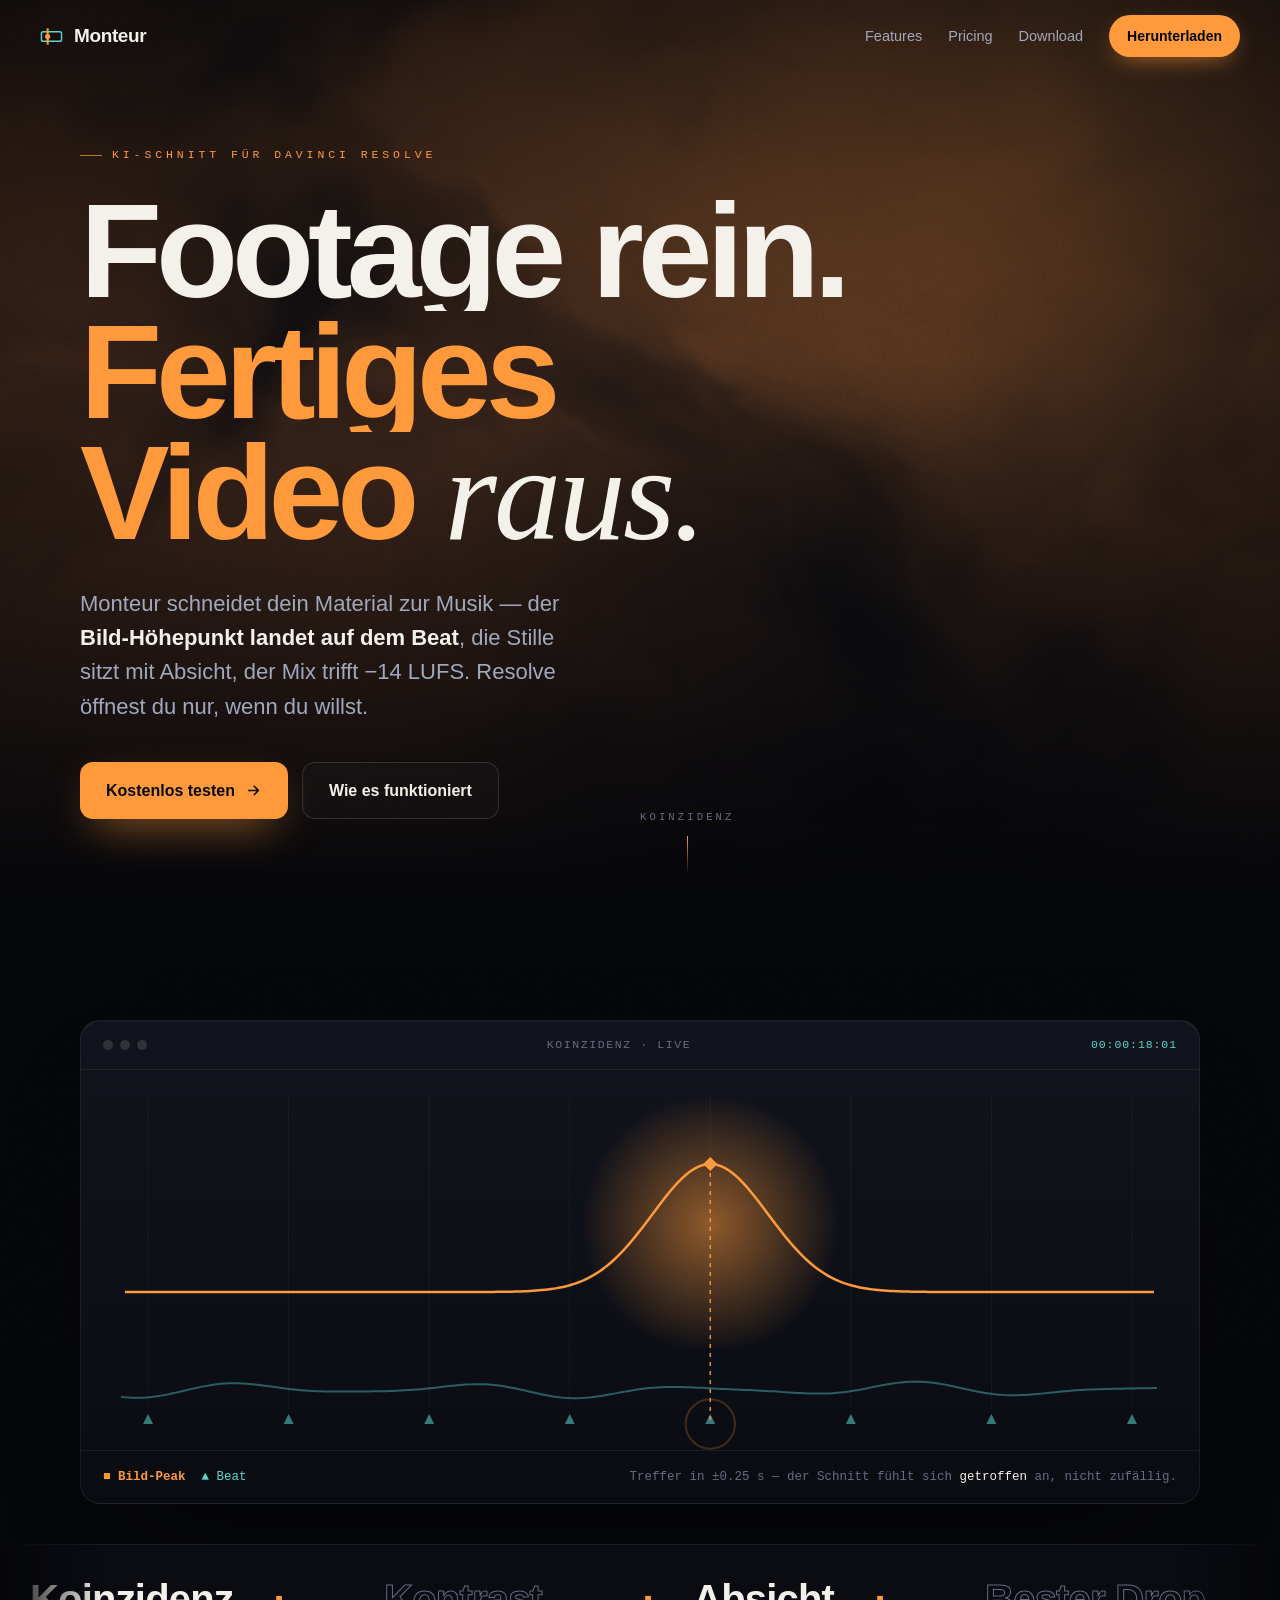
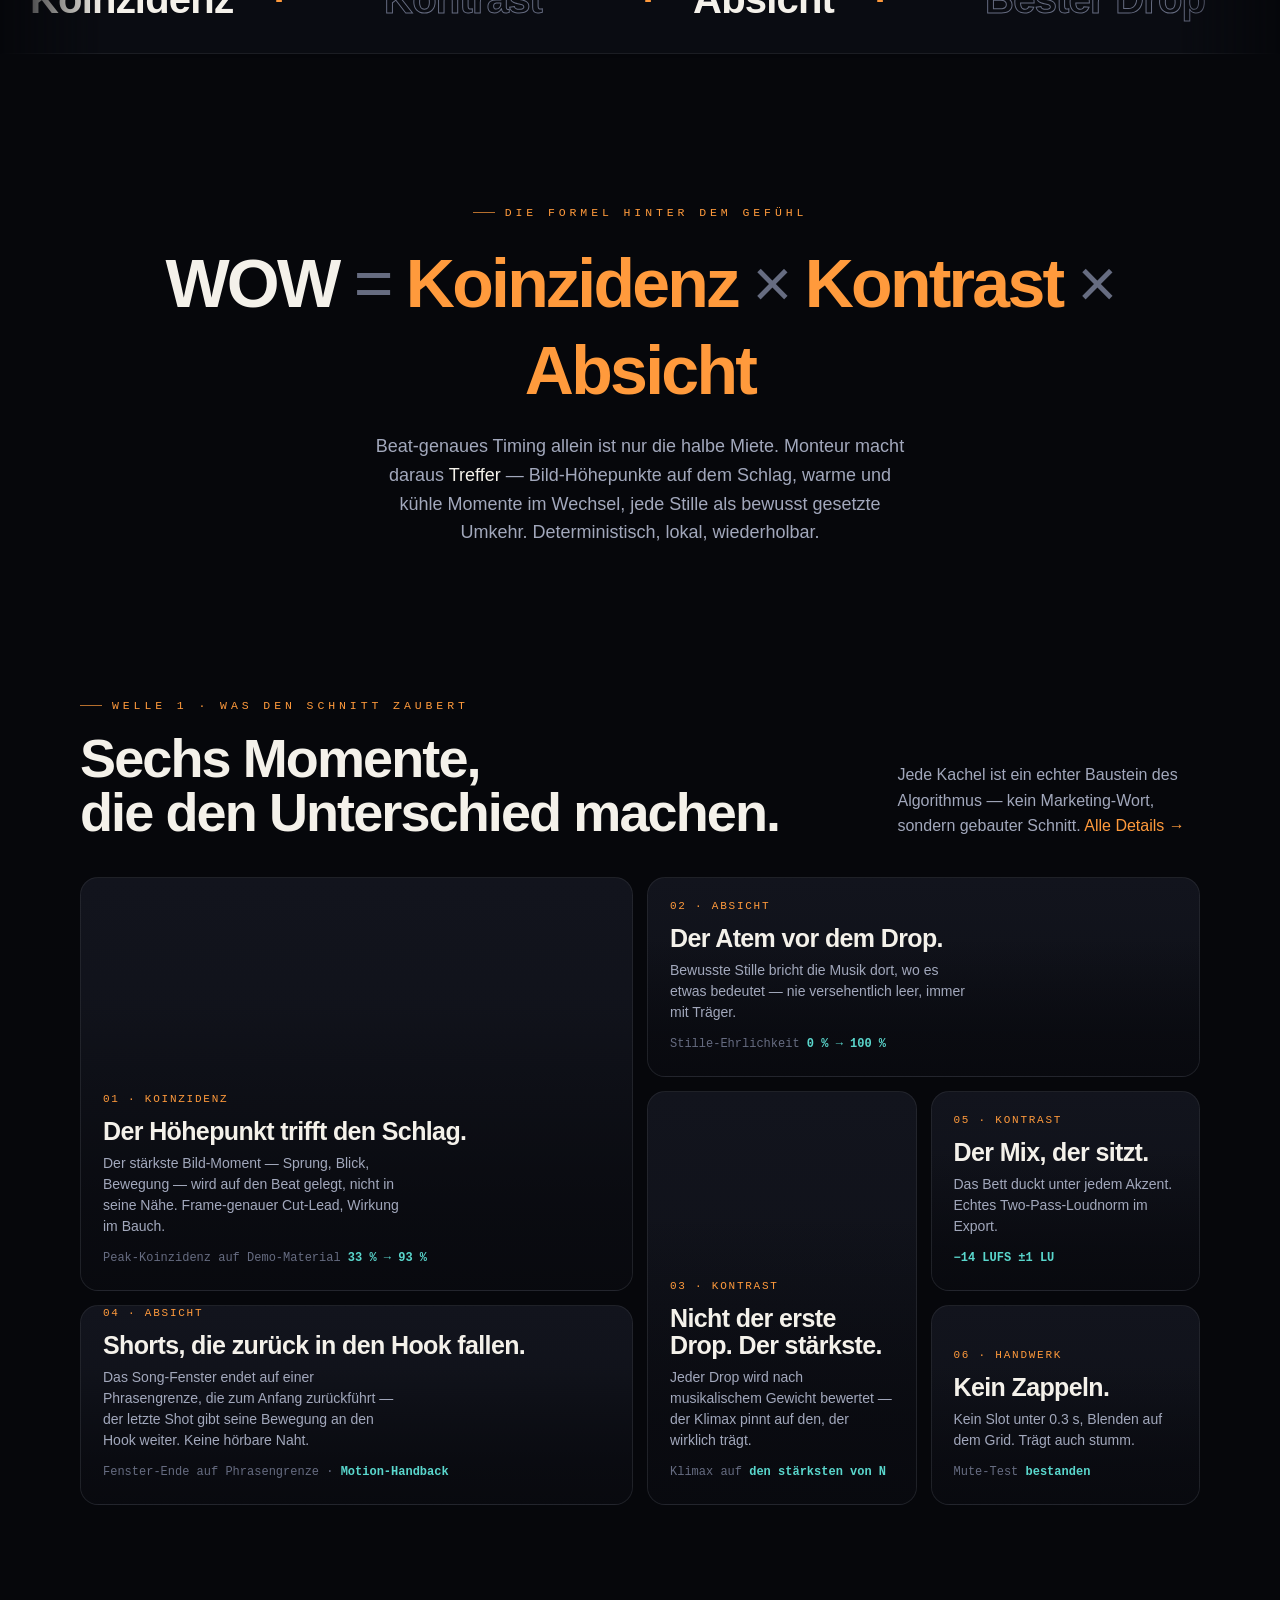
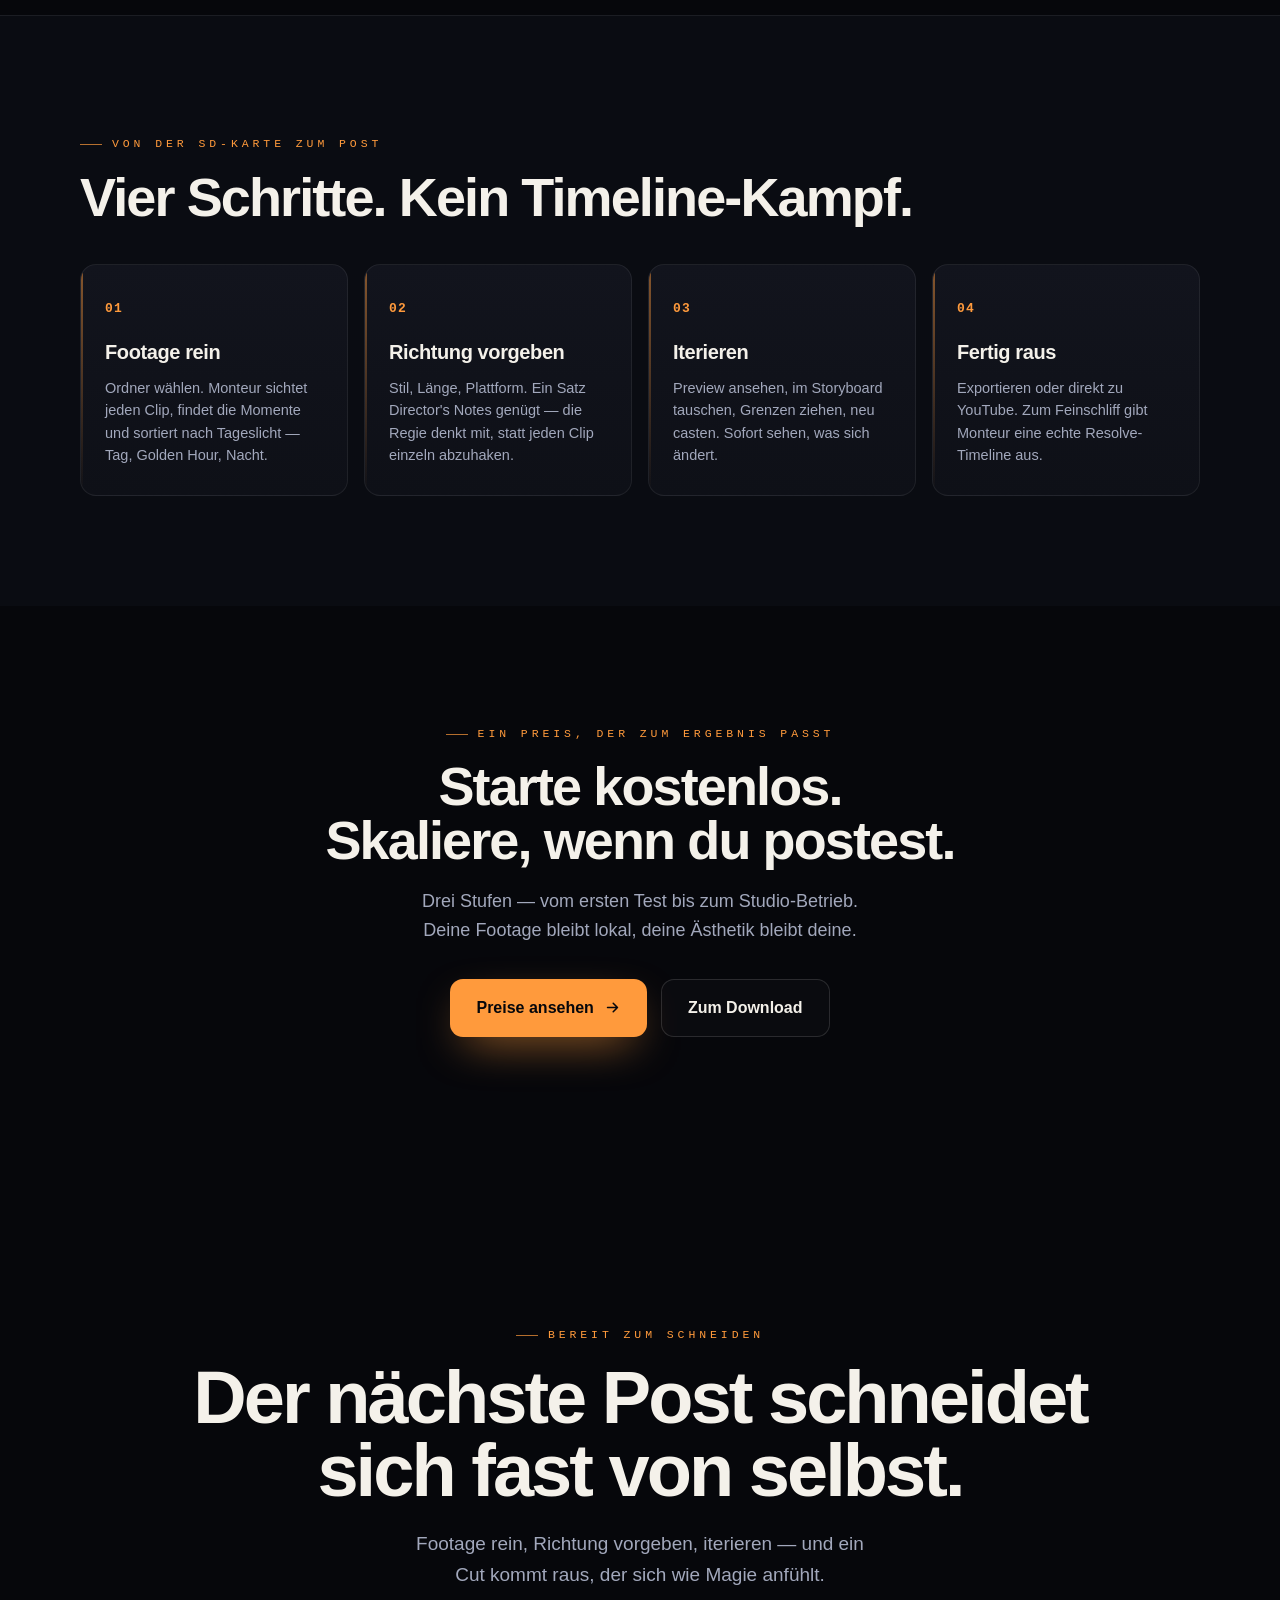
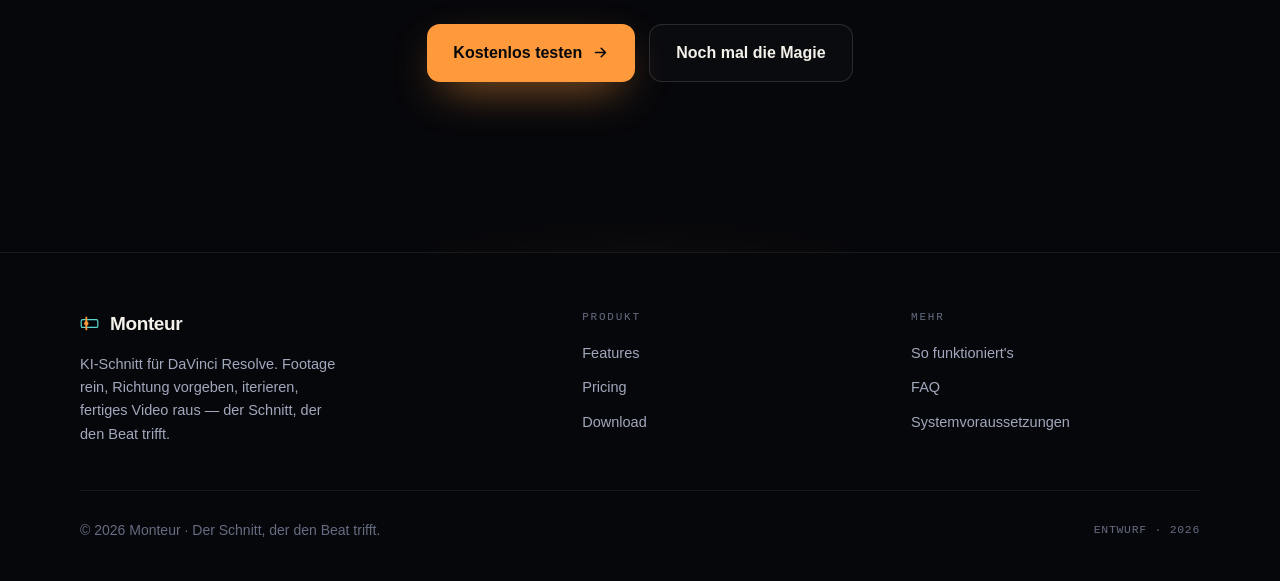
==== commit 66c6a286: "Marketing site: multi-page commercial build (Home / Features / Pricing / Download) Turned the single" ====
--- a/site/index.html
+++ b/site/index.html
@@ -7,469 +7,116 @@
 <meta name="description" content="Monteur ist KI-Schnitt für DaVinci Resolve. Footage rein, Richtung vorgeben, iterieren, fertiges Video raus — der Bild-Höhepunkt landet auf dem Beat.">
 <meta property="og:title" content="Monteur — Der Schnitt, der den Beat trifft">
 <meta property="og:description" content="KI-Schnitt für DaVinci Resolve. Footage rein, fertiges Video raus.">
-<style>
-/* ═══════════════════════════════════════════════════════════
-   MONTEUR — 2026 cinematic landing
-   Dark-by-default (a grading suite is dark — a deliberate world).
-   WebGL shader ground · film grain · kinetic type · active bento.
-   ═══════════════════════════════════════════════════════════ */
-:root{
-  --void:#06070B;          /* deepest ground */
-  --ink:#0A0C12;
-  --ink-2:#0E1017;
-  --panel:#12141D;
-  --panel-2:#171A24;
-  --line:rgba(255,255,255,.07);
-  --line-2:rgba(255,255,255,.13);
-  --ember:#FF9A3C;         /* the single electric accent — beat · peak · playhead */
-  --ember-hi:#FFB463;
-  --ember-deep:#F0791E;
-  --pulse:#5AD7CD;         /* cool music signal, used sparingly */
-  --chalk:#F4F1EA;         /* warm off-white */
-  --haze:#A2A8BC;
-  --haze-dim:#666C81;
-  --glass:rgba(18,20,29,.55);
-  --max:1200px;
-  --sans:"Helvetica Neue",Helvetica,"Segoe UI",Arial,system-ui,sans-serif;
-  --serif:"Iowan Old Style","Palatino Linotype",Palatino,Georgia,"Times New Roman",serif;
-  --mono:ui-monospace,"SF Mono","JetBrains Mono",Menlo,"Roboto Mono",monospace;
-  --e-out:cubic-bezier(.16,1,.3,1);
-}
-*{box-sizing:border-box}
-html{-webkit-text-size-adjust:100%;scroll-behavior:smooth}
-body{
-  margin:0;background:var(--void);color:var(--haze);
-  font-family:var(--sans);font-size:17px;line-height:1.6;
-  -webkit-font-smoothing:antialiased;text-rendering:optimizeLegibility;
-  overflow-x:hidden;
-}
-::selection{background:rgba(255,154,60,.3);color:var(--chalk)}
-a{color:inherit;text-decoration:none}
-canvas{display:block}
-img{max-width:100%}
-h1,h2,h3{margin:0;color:var(--chalk);font-weight:800;letter-spacing:-.03em;text-wrap:balance}
-p{margin:0}
-
-/* ——— grain overlay ——— */
-.grain{
-  position:fixed;inset:-50%;z-index:1;pointer-events:none;
-  background-image:var(--grain);background-size:180px;opacity:.05;
-  mix-blend-mode:overlay;animation:grain 6s steps(6) infinite;
-}
-@keyframes grain{
-  0%{transform:translate(0,0)}10%{transform:translate(-4%,-4%)}
-  30%{transform:translate(3%,-2%)}50%{transform:translate(-2%,3%)}
-  70%{transform:translate(4%,2%)}90%{transform:translate(-3%,-3%)}
-  100%{transform:translate(0,0)}
-}
-
-/* ——— layout helpers ——— */
-.wrap{max-width:var(--max);margin:0 auto;padding:0 clamp(20px,4vw,40px);position:relative;z-index:2}
-.eyebrow{
-  font-family:var(--mono);font-size:11.5px;letter-spacing:.34em;text-transform:uppercase;
-  color:var(--ember);font-weight:500;display:inline-flex;align-items:center;gap:10px;
-}
-.eyebrow::before{content:"";width:22px;height:1px;background:var(--ember);opacity:.7}
-.lead{font-size:19px;line-height:1.7;color:var(--haze);max-width:58ch}
-
-/* ——— reveal on scroll ——— */
-.rise{opacity:0;transform:translateY(28px);transition:opacity .9s var(--e-out),transform .9s var(--e-out)}
-.rise.in{opacity:1;transform:none}
-.rise.d1{transition-delay:.08s}.rise.d2{transition-delay:.16s}.rise.d3{transition-delay:.24s}
-
-/* ═══ NAV ═══ */
-.top{
-  position:fixed;top:0;left:0;right:0;z-index:60;
-  display:flex;align-items:center;justify-content:space-between;
-  padding:15px clamp(20px,4vw,40px);
-  transition:background .4s,backdrop-filter .4s,border-color .4s;
-  border-bottom:1px solid transparent;
-}
-.top.stuck{background:var(--glass);backdrop-filter:blur(14px) saturate(1.4);border-bottom:1px solid var(--line)}
-.brand{display:flex;align-items:center;gap:11px;color:var(--chalk);font-weight:800;letter-spacing:-.02em;font-size:19px}
-.brand .glyph{width:23px;height:23px;flex:0 0 auto}
-.top nav{display:flex;gap:28px;align-items:center}
-.top nav a.lnk{font-size:14px;color:var(--haze);transition:color .2s;position:relative}
-.top nav a.lnk:hover{color:var(--chalk)}
-.top nav a.lnk::after{content:"";position:absolute;left:0;bottom:-5px;width:0;height:1px;background:var(--ember);transition:width .3s var(--e-out)}
-.top nav a.lnk:hover::after{width:100%}
-.pill{
-  font-size:14px;font-weight:600;color:var(--void);background:var(--ember);
-  padding:10px 18px;border-radius:999px;transition:transform .18s var(--e-out),box-shadow .3s;
-  box-shadow:0 8px 26px -10px rgba(255,154,60,.8);white-space:nowrap;
-}
-.pill:hover{transform:translateY(-2px);box-shadow:0 14px 34px -10px rgba(255,154,60,.95);color:var(--void)}
-@media(max-width:780px){.top nav .lnk{display:none}}
-
-/* ═══ HERO ═══ */
-.hero{position:relative;min-height:100svh;display:flex;align-items:center;overflow:hidden}
-#shader{position:absolute;inset:0;width:100%;height:100%;z-index:0}
-.hero::after{ /* legibility scrim + fallback ground */
-  content:"";position:absolute;inset:0;z-index:1;pointer-events:none;
-  background:
-    radial-gradient(120% 90% at 78% 18%,rgba(255,154,60,.10),transparent 55%),
-    linear-gradient(180deg,rgba(6,7,11,.55),rgba(6,7,11,.2) 40%,var(--void));
-}
-.hero .wrap{z-index:3;padding-top:120px;padding-bottom:64px;width:100%}
-.hero .eyebrow{margin-bottom:26px;opacity:0;animation:fadeUp .8s var(--e-out) .1s forwards}
-.headline{
-  font-size:clamp(48px,10.5vw,148px);line-height:.9;letter-spacing:-.045em;font-weight:800;
-  color:var(--chalk);max-width:16ch;
-}
-.headline .ln{display:block;overflow:hidden}
-.headline .w{display:inline-block;transform:translateY(115%);will-change:transform}
-.headline.go .w{animation:wordUp .95s var(--e-out) forwards}
-.headline .em{color:var(--ember)}
-.headline .thin{font-weight:300;font-family:var(--serif);font-style:italic;letter-spacing:-.02em}
-.hero .sub{
-  margin-top:32px;font-size:clamp(17px,2vw,22px);line-height:1.55;max-width:40ch;color:var(--haze);
-  opacity:0;animation:fadeUp .8s var(--e-out) .9s forwards;
-}
-.hero .sub b{color:var(--chalk);font-weight:600}
-.cta-row{display:flex;gap:14px;flex-wrap:wrap;margin-top:38px;opacity:0;animation:fadeUp .8s var(--e-out) 1.05s forwards}
-.btn{
-  display:inline-flex;align-items:center;gap:10px;font-weight:700;font-size:16px;
-  padding:15px 26px;border-radius:13px;transition:transform .18s var(--e-out),background .25s,border-color .25s,box-shadow .3s;
-}
-.btn svg{width:17px;height:17px}
-.btn-primary{background:var(--ember);color:var(--void);box-shadow:0 16px 46px -16px rgba(255,154,60,.8)}
-.btn-primary:hover{transform:translateY(-2px);background:var(--ember-hi)}
-.btn-ghost{border:1px solid var(--line-2);color:var(--chalk);background:rgba(255,255,255,.02)}
-.btn-ghost:hover{border-color:var(--ember);transform:translateY(-2px)}
-.scrollcue{
-  position:absolute;bottom:26px;left:50%;transform:translateX(-50%);z-index:3;
-  font-family:var(--mono);font-size:10.5px;letter-spacing:.3em;color:var(--haze-dim);
-  display:flex;flex-direction:column;align-items:center;gap:10px;opacity:0;animation:fadeUp 1s ease 1.4s forwards;
-}
-.scrollcue .bar{width:1px;height:38px;background:linear-gradient(var(--ember),transparent);animation:cue 2s var(--e-out) infinite}
-@keyframes cue{0%{transform:scaleY(0);transform-origin:top}45%{transform:scaleY(1);transform-origin:top}55%{transform:scaleY(1);transform-origin:bottom}100%{transform:scaleY(0);transform-origin:bottom}}
-@keyframes wordUp{to{transform:translateY(0)}}
-@keyframes fadeUp{from{opacity:0;transform:translateY(16px)}to{opacity:1;transform:none}}
-
-/* ═══ INSTRUMENT (coincidence) ═══ */
-.instrument{padding:clamp(70px,10vw,120px) 0 40px}
-.stage{
-  border:1px solid var(--line);border-radius:20px;overflow:hidden;position:relative;
-  background:linear-gradient(180deg,var(--panel),var(--ink));
-  box-shadow:0 50px 110px -60px rgba(0,0,0,.95),inset 0 1px 0 rgba(255,255,255,.04);
-}
-.stage-head{
-  display:flex;align-items:center;justify-content:space-between;gap:16px;
-  padding:15px 22px;border-bottom:1px solid var(--line);
-  font-family:var(--mono);font-size:11.5px;color:var(--haze-dim);letter-spacing:.14em;
-}
-.stage-head .dots{display:flex;gap:7px}
-.stage-head .dots i{width:10px;height:10px;border-radius:50%;background:var(--line-2);display:block}
-.stage-head .tc{color:var(--pulse);letter-spacing:.08em}
-#coincidence{width:100%;height:clamp(240px,42vw,380px)}
-.stage-cap{
-  display:flex;align-items:center;gap:16px;flex-wrap:wrap;
-  padding:16px 22px;border-top:1px solid var(--line);
-  font-family:var(--mono);font-size:12.5px;color:var(--haze-dim);
-}
-.stage-cap .key{display:inline-flex;align-items:center;gap:7px}
-.stage-cap .hit{color:var(--ember);font-weight:600}
-.stage-cap .beat{color:var(--pulse)}
-.stage-cap .grow{flex:1;min-width:20px}
-
-/* ═══ MARQUEE ═══ */
-.marquee{
-  border-top:1px solid var(--line);border-bottom:1px solid var(--line);
-  padding:22px 0;overflow:hidden;white-space:nowrap;background:var(--ink);position:relative;z-index:2;
-  -webkit-mask-image:linear-gradient(90deg,transparent,#000 8%,#000 92%,transparent);
-          mask-image:linear-gradient(90deg,transparent,#000 8%,#000 92%,transparent);
-}
-.marquee .track{display:inline-block;animation:scroll 34s linear infinite}
-.marquee span{
-  font-size:clamp(22px,4vw,40px);font-weight:800;letter-spacing:-.02em;color:var(--chalk);
-  padding:0 30px;
-}
-.marquee span .dot{color:var(--ember)}
-.marquee span.o{color:transparent;-webkit-text-stroke:1px var(--haze-dim)}
-@keyframes scroll{from{transform:translateX(0)}to{transform:translateX(-50%)}}
-
-/* ═══ FORMULA ═══ */
-.formula{padding:clamp(80px,11vw,140px) 0;text-align:center;position:relative;z-index:2}
-.formula .expr{
-  font-size:clamp(30px,6vw,68px);font-weight:800;color:var(--chalk);letter-spacing:-.04em;
-  display:flex;gap:.4ch;justify-content:center;flex-wrap:wrap;line-height:1.05;margin-top:26px;
-}
-.formula .expr b{color:var(--ember)}
-.formula .expr .x{color:var(--haze-dim);font-weight:300}
-.formula p{margin:26px auto 0;max-width:54ch;color:var(--haze);font-size:18px}
-
-/* ═══ BENTO ═══ */
-.bento-sec{padding:clamp(20px,4vw,40px) 0 clamp(80px,10vw,120px);position:relative;z-index:2}
-.sec-head{display:flex;align-items:flex-end;justify-content:space-between;gap:24px;flex-wrap:wrap;margin-bottom:38px}
-.sec-head h2{font-size:clamp(30px,5.2vw,54px);line-height:1;letter-spacing:-.035em}
-.sec-head p{max-width:34ch;color:var(--haze);font-size:16px}
-.bento{
-  display:grid;grid-template-columns:repeat(4,1fr);gap:14px;
-  grid-auto-rows:200px;
-}
-.tile{
-  position:relative;border:1px solid var(--line);border-radius:18px;overflow:hidden;
-  background:linear-gradient(180deg,var(--panel),var(--ink-2));
-  transition:transform .5s var(--e-out),border-color .4s,box-shadow .5s;
-  display:flex;flex-direction:column;justify-content:flex-end;
-  isolation:isolate;
-}
-.tile canvas{position:absolute;inset:0;width:100%;height:100%;z-index:0;opacity:.9;transition:opacity .5s}
-.tile .scrim{position:absolute;inset:0;z-index:1;pointer-events:none;
-  background:linear-gradient(180deg,rgba(10,12,18,0) 30%,rgba(8,9,14,.72) 78%,rgba(8,9,14,.92))}
-.tile .body{position:relative;z-index:2;padding:22px}
-.tile .idx{font-family:var(--mono);font-size:11px;letter-spacing:.16em;color:var(--ember)}
-.tile h3{font-size:clamp(19px,2.2vw,25px);line-height:1.08;margin:9px 0 8px;letter-spacing:-.025em}
-.tile p{font-size:14px;line-height:1.5;color:var(--haze);max-width:38ch}
-.tile .stat{margin-top:12px;font-family:var(--mono);font-size:12px;color:var(--haze-dim)}
-.tile .stat b{color:var(--pulse);font-weight:600}
-.tile:hover{transform:translateY(-6px);border-color:var(--line-2);box-shadow:0 40px 70px -40px rgba(0,0,0,.9),0 0 0 1px rgba(255,154,60,.18)}
-.tile:hover canvas{opacity:1}
-.tile.big{grid-column:span 2;grid-row:span 2}
-.tile.wide{grid-column:span 2}
-.tile.tall{grid-row:span 2}
-@media(max-width:900px){
-  .bento{grid-template-columns:repeat(2,1fr);grid-auto-rows:190px}
-  .tile.big{grid-column:span 2;grid-row:span 2}
-  .tile.wide{grid-column:span 2}
-  .tile.tall{grid-row:span 1;grid-column:span 1}
-}
-@media(max-width:560px){
-  .bento{grid-template-columns:1fr;grid-auto-rows:180px}
-  .tile.big,.tile.wide,.tile.tall{grid-column:span 1;grid-row:span 1}
-  .tile.big{grid-row:span 2}
-}
-
-/* ═══ WORKFLOW ═══ */
-.flow-sec{padding:clamp(70px,9vw,110px) 0;border-top:1px solid var(--line);position:relative;z-index:2;background:var(--ink)}
-.flow{display:grid;grid-template-columns:repeat(4,1fr);gap:16px;margin-top:40px;counter-reset:step}
-.step{
-  position:relative;padding:28px 24px;border:1px solid var(--line);border-radius:16px;
-  background:linear-gradient(180deg,var(--panel),var(--ink-2));overflow:hidden;
-  transition:transform .5s var(--e-out),border-color .4s;
-}
-.step:hover{transform:translateY(-5px);border-color:var(--line-2)}
-.step::before{
-  counter-increment:step;content:"0" counter(step);
-  font-family:var(--mono);font-size:13px;font-weight:600;color:var(--ember);letter-spacing:.1em;
-}
-.step h3{font-size:20px;margin:16px 0 9px;letter-spacing:-.02em}
-.step p{font-size:14.5px;color:var(--haze);line-height:1.55}
-.step .rail{position:absolute;left:0;top:0;height:100%;width:2px;background:linear-gradient(var(--ember),transparent);opacity:.5}
-@media(max-width:860px){.flow{grid-template-columns:1fr 1fr}}
-@media(max-width:480px){.flow{grid-template-columns:1fr}}
-
-/* ═══ PRINCIPLES ═══ */
-.princ{padding:clamp(70px,9vw,110px) 0;position:relative;z-index:2}
-.grid3{display:grid;grid-template-columns:repeat(3,1fr);gap:14px;margin-top:40px}
-.cell{
-  padding:32px 28px;border:1px solid var(--line);border-radius:16px;
-  background:var(--glass);backdrop-filter:blur(8px);
-  transition:transform .5s var(--e-out),border-color .4s;
-}
-.cell:hover{transform:translateY(-5px);border-color:var(--line-2)}
-.cell .mk{width:30px;height:30px;color:var(--ember);margin-bottom:18px}
-.cell h3{font-size:19px;margin-bottom:10px;letter-spacing:-.02em}
-.cell p{font-size:15px;color:var(--haze);line-height:1.55}
-@media(max-width:760px){.grid3{grid-template-columns:1fr}}
-
-/* ═══ SPECS ═══ */
-.specs{padding:clamp(70px,9vw,110px) 0;border-top:1px solid var(--line);background:var(--ink);position:relative;z-index:2}
-.readout{border:1px solid var(--line);border-radius:16px;overflow:hidden;margin-top:36px;font-family:var(--mono)}
-.readout .row{
-  display:flex;justify-content:space-between;gap:20px;align-items:baseline;
-  padding:18px 26px;border-top:1px solid var(--line);font-size:14px;transition:background .3s;
-}
-.readout .row:first-child{border-top:0}
-.readout .row:hover{background:rgba(255,255,255,.02)}
-.readout .k{color:var(--haze-dim);letter-spacing:.05em}
-.readout .v{color:var(--chalk);font-weight:600;text-align:right}
-.readout .v em{color:var(--pulse);font-style:normal}
-
-/* ═══ FINALE ═══ */
-.finale{padding:clamp(100px,14vw,170px) 0;text-align:center;position:relative;overflow:hidden;z-index:2}
-.finale::before{content:"";position:absolute;inset:auto -20% -50% -20%;height:80%;z-index:0;
-  background:radial-gradient(50% 100% at 50% 100%,rgba(255,154,60,.2),transparent 70%);pointer-events:none}
-.finale .wrap{z-index:2}
-.finale h2{font-size:clamp(34px,6.5vw,74px);line-height:.98;letter-spacing:-.04em}
-.finale p{margin:22px auto 0;max-width:44ch;color:var(--haze);font-size:19px}
-.finale .cta-row{justify-content:center;animation:none;opacity:1}
-
-/* ═══ FOOTER ═══ */
-footer{border-top:1px solid var(--line);padding:44px 0;color:var(--haze-dim);font-size:14px;position:relative;z-index:2}
-footer .wrap{display:flex;justify-content:space-between;align-items:center;gap:20px;flex-wrap:wrap}
-footer .brand{font-size:17px}
-footer .mono{font-family:var(--mono);font-size:11.5px;letter-spacing:.06em}
-
-@media(prefers-reduced-motion:reduce){
-  *{animation-duration:.001ms!important;animation-iteration-count:1!important;transition-duration:.001ms!important;scroll-behavior:auto!important}
-  .headline .w{transform:none!important}
-  .hero .eyebrow,.hero .sub,.cta-row,.scrollcue{opacity:1!important}
-}
-</style>
+<link rel="stylesheet" href="assets/monteur.css">
 </head>
 <body>
-
 <div class="grain" aria-hidden="true"></div>
 
 <header class="top" id="top">
-  <a class="brand" href="#hero">
-    <svg class="glyph" viewBox="0 0 24 24" fill="none" aria-hidden="true">
-      <rect x="1.5" y="7" width="21" height="10" rx="2" stroke="#5AD7CD" stroke-width="1.5"/>
-      <line x1="8" y1="3.5" x2="8" y2="20.5" stroke="#FF9A3C" stroke-width="2.2"/>
-      <circle cx="8" cy="12" r="2.7" fill="#FF9A3C"/>
-    </svg>
+  <a class="brand" href="index.html">
+    <svg class="glyph" viewBox="0 0 24 24" fill="none" aria-hidden="true"><rect x="1.5" y="7" width="21" height="10" rx="2" stroke="#5AD7CD" stroke-width="1.5"/><line x1="8" y1="3.5" x2="8" y2="20.5" stroke="#FF9A3C" stroke-width="2.2"/><circle cx="8" cy="12" r="2.7" fill="#FF9A3C"/></svg>
     Monteur
   </a>
   <nav>
-    <a class="lnk" href="#magie">Die Magie</a>
-    <a class="lnk" href="#ablauf">Ablauf</a>
-    <a class="lnk" href="#specs">Technik</a>
-    <a class="pill" href="#start">Monteur öffnen</a>
+    <a class="lnk" href="features.html">Features</a>
+    <a class="lnk" href="pricing.html">Pricing</a>
+    <a class="lnk" href="download.html">Download</a>
+    <a class="pill" href="download.html">Herunterladen</a>
   </nav>
+  <button class="burger" aria-label="Menü öffnen"><span></span><span></span><span></span></button>
 </header>
+<div class="mobile-nav">
+  <a href="features.html">Features</a>
+  <a href="pricing.html">Pricing</a>
+  <a href="download.html">Download</a>
+  <a class="pill" href="download.html">Herunterladen</a>
+</div>
 
 <main>
-
-  <!-- ═══ HERO ═══ -->
-  <section class="hero" id="hero">
-    <canvas id="shader" aria-hidden="true"></canvas>
-    <div class="wrap">
-      <span class="eyebrow">KI-Schnitt für DaVinci Resolve</span>
-      <h1 class="headline" id="headline">
-        <span class="ln"><span class="w">Footage rein.</span></span>
-        <span class="ln"><span class="w"><span class="em">Fertiges</span></span></span>
-        <span class="ln"><span class="w"><span class="em">Video</span> <span class="thin">raus.</span></span></span>
+  <!-- HERO -->
+  <section class="hero" id="hero" style="position:relative;min-height:100svh;display:flex;align-items:center;overflow:hidden">
+    <canvas id="shader" aria-hidden="true" style="position:absolute;inset:0;width:100%;height:100%;z-index:0"></canvas>
+    <div style="content:'';position:absolute;inset:0;z-index:1;pointer-events:none;background:radial-gradient(120% 90% at 78% 18%,rgba(255,154,60,.10),transparent 55%),linear-gradient(180deg,rgba(6,7,11,.55),rgba(6,7,11,.2) 40%,#06070B)"></div>
+    <div class="wrap" style="z-index:3;padding-top:120px;padding-bottom:64px;width:100%">
+      <span class="eyebrow" style="margin-bottom:26px;display:inline-flex">KI-Schnitt für DaVinci Resolve</span>
+      <h1 class="headline" id="headline" style="font-size:clamp(48px,10.5vw,148px);line-height:.9;letter-spacing:-.045em;max-width:16ch">
+        <span class="ln" style="display:block;overflow:hidden"><span class="w" style="display:inline-block;transform:translateY(115%)">Footage rein.</span></span>
+        <span class="ln" style="display:block;overflow:hidden"><span class="w" style="display:inline-block;transform:translateY(115%)"><span style="color:var(--ember)">Fertiges</span></span></span>
+        <span class="ln" style="display:block;overflow:hidden"><span class="w" style="display:inline-block;transform:translateY(115%)"><span style="color:var(--ember)">Video</span> <span style="font-weight:300;font-family:var(--serif);font-style:italic;letter-spacing:-.02em">raus.</span></span></span>
       </h1>
-      <p class="sub">Monteur schneidet dein Material zur Musik — der <b>Bild-Höhepunkt landet auf dem Beat</b>, die Stille sitzt mit Absicht, der Mix trifft −14&nbsp;LUFS. Resolve öffnest du nur, wenn du willst.</p>
-      <div class="cta-row">
-        <a class="btn btn-primary" href="#start">Monteur öffnen
-          <svg viewBox="0 0 24 24" fill="none"><path d="M5 12h14M13 6l6 6-6 6" stroke="currentColor" stroke-width="2.2" stroke-linecap="round" stroke-linejoin="round"/></svg>
-        </a>
-        <a class="btn btn-ghost" href="#magie">Wie es funktioniert</a>
+      <p style="margin-top:32px;font-size:clamp(17px,2vw,22px);line-height:1.55;max-width:40ch;color:var(--haze);opacity:0;animation:fadeUp .8s var(--e-out) .9s forwards">Monteur schneidet dein Material zur Musik — der <b style="color:var(--chalk);font-weight:600">Bild-Höhepunkt landet auf dem Beat</b>, die Stille sitzt mit Absicht, der Mix trifft −14&nbsp;LUFS. Resolve öffnest du nur, wenn du willst.</p>
+      <div class="cta-row" style="margin-top:38px;opacity:0;animation:fadeUp .8s var(--e-out) 1.05s forwards">
+        <a class="btn btn-primary" href="download.html">Kostenlos testen<svg viewBox="0 0 24 24" fill="none"><path d="M5 12h14M13 6l6 6-6 6" stroke="currentColor" stroke-width="2.2" stroke-linecap="round" stroke-linejoin="round"/></svg></a>
+        <a class="btn btn-ghost" href="features.html">Wie es funktioniert</a>
       </div>
     </div>
-    <div class="scrollcue" aria-hidden="true"><span>KOINZIDENZ</span><span class="bar"></span></div>
+    <div aria-hidden="true" style="position:absolute;bottom:26px;left:50%;transform:translateX(-50%);z-index:3;font-family:var(--mono);font-size:10.5px;letter-spacing:.3em;color:var(--haze-dim);display:flex;flex-direction:column;align-items:center;gap:10px;opacity:0;animation:fadeUp 1s ease 1.4s forwards">
+      <span>KOINZIDENZ</span><span style="width:1px;height:38px;background:linear-gradient(#FF9A3C,transparent)"></span>
+    </div>
   </section>
 
-  <!-- ═══ INSTRUMENT ═══ -->
-  <section class="instrument">
+  <!-- INSTRUMENT -->
+  <section style="padding:clamp(70px,10vw,120px) 0 40px;position:relative;z-index:2">
     <div class="wrap">
-      <div class="stage rise">
-        <div class="stage-head">
-          <span class="dots"><i></i><i></i><i></i></span>
+      <div class="rise" style="border:1px solid var(--line);border-radius:20px;overflow:hidden;position:relative;background:linear-gradient(180deg,var(--panel),var(--ink));box-shadow:0 50px 110px -60px rgba(0,0,0,.95),inset 0 1px 0 rgba(255,255,255,.04)">
+        <div style="display:flex;align-items:center;justify-content:space-between;gap:16px;padding:15px 22px;border-bottom:1px solid var(--line);font-family:var(--mono);font-size:11.5px;color:var(--haze-dim);letter-spacing:.14em">
+          <span style="display:flex;gap:7px"><i style="width:10px;height:10px;border-radius:50%;background:var(--line-2)"></i><i style="width:10px;height:10px;border-radius:50%;background:var(--line-2)"></i><i style="width:10px;height:10px;border-radius:50%;background:var(--line-2)"></i></span>
           <span>KOINZIDENZ · LIVE</span>
-          <span class="tc" id="tc">00:00:04:12</span>
+          <span id="tc" style="color:var(--pulse);letter-spacing:.08em">00:00:04:12</span>
         </div>
-        <canvas id="coincidence" width="1120" height="380"></canvas>
-        <div class="stage-cap">
-          <span class="key hit">■ Bild-Peak</span>
-          <span class="key beat">▲ Beat</span>
-          <span class="grow"></span>
-          <span>Treffer in ±0.25&nbsp;s — der Schnitt fühlt sich <em style="color:var(--chalk);font-style:normal">getroffen</em> an, nicht zufällig.</span>
+        <canvas id="coincidence" width="1120" height="380" style="width:100%;height:clamp(240px,42vw,380px)"></canvas>
+        <div style="display:flex;align-items:center;gap:16px;flex-wrap:wrap;padding:16px 22px;border-top:1px solid var(--line);font-family:var(--mono);font-size:12.5px;color:var(--haze-dim)">
+          <span style="color:var(--ember);font-weight:600">■ Bild-Peak</span>
+          <span style="color:var(--pulse)">▲ Beat</span>
+          <span style="flex:1"></span>
+          <span>Treffer in ±0.25&nbsp;s — der Schnitt fühlt sich <span style="color:var(--chalk)">getroffen</span> an, nicht zufällig.</span>
         </div>
       </div>
     </div>
   </section>
 
-  <!-- ═══ MARQUEE ═══ -->
+  <!-- MARQUEE -->
   <div class="marquee" aria-hidden="true">
-    <div class="track" id="marquee">
-      <span>Koinzidenz<span class="dot"> · </span></span><span class="o">Kontrast </span><span><span class="dot">· </span>Absicht<span class="dot"> · </span></span><span class="o">Bester Drop </span><span><span class="dot">· </span>Bewusste Stille<span class="dot"> · </span></span><span class="o">Loop-Naht </span><span><span class="dot">· </span>−14&nbsp;LUFS<span class="dot"> · </span></span><span class="o">Frame-Hygiene </span>
+    <div class="track">
+      <span>Koinzidenz<span class="dot"> · </span></span><span class="o">Kontrast </span><span><span class="dot">· </span>Absicht<span class="dot"> · </span></span><span class="o">Bester Drop </span><span><span class="dot">· </span>Bewusste Stille<span class="dot"> · </span></span><span class="o">Loop-Naht </span><span><span class="dot">· </span>−14&nbsp;LUFS<span class="dot"> · </span></span><span class="o">Frame-Hygiene </span><span>Koinzidenz<span class="dot"> · </span></span><span class="o">Kontrast </span><span><span class="dot">· </span>Absicht<span class="dot"> · </span></span><span class="o">Bester Drop </span><span><span class="dot">· </span>Bewusste Stille<span class="dot"> · </span></span><span class="o">Loop-Naht </span><span><span class="dot">· </span>−14&nbsp;LUFS<span class="dot"> · </span></span><span class="o">Frame-Hygiene </span>
     </div>
   </div>
 
-  <!-- ═══ FORMULA ═══ -->
+  <!-- FORMULA -->
   <section class="formula" id="magie">
     <div class="wrap">
-      <span class="eyebrow rise">Die Formel hinter dem Gefühl</span>
-      <div class="expr rise d1">
-        WOW <span class="x">=</span> <b>Koinzidenz</b> <span class="x">×</span> <b>Kontrast</b> <span class="x">×</span> <b>Absicht</b>
-      </div>
-      <p class="rise d2">Beat-genaues Timing allein ist nur die halbe Miete. Monteur macht daraus <em style="color:var(--chalk);font-style:normal">Treffer</em> — Bild-Höhepunkte auf dem Schlag, warme und kühle Momente im Wechsel, jede Stille als bewusst gesetzte Umkehr. Deterministisch, lokal, wiederholbar.</p>
+      <span class="eyebrow center rise">Die Formel hinter dem Gefühl</span>
+      <div class="expr rise d1">WOW <span class="x">=</span> <b>Koinzidenz</b> <span class="x">×</span> <b>Kontrast</b> <span class="x">×</span> <b>Absicht</b></div>
+      <p class="rise d2">Beat-genaues Timing allein ist nur die halbe Miete. Monteur macht daraus <span style="color:var(--chalk)">Treffer</span> — Bild-Höhepunkte auf dem Schlag, warme und kühle Momente im Wechsel, jede Stille als bewusst gesetzte Umkehr. Deterministisch, lokal, wiederholbar.</p>
     </div>
   </section>
 
-  <!-- ═══ BENTO / THE MAGIC ═══ -->
-  <section class="bento-sec">
+  <!-- BENTO -->
+  <section class="section" style="padding-top:0">
     <div class="wrap">
       <div class="sec-head">
         <div>
           <span class="eyebrow rise">Welle 1 · Was den Schnitt zaubert</span>
-          <h2 class="rise d1" style="margin-top:16px">Sechs Momente,<br>die den Unterschied machen.</h2>
+          <h2 class="rise d1" style="margin-top:16px;font-size:clamp(30px,5.2vw,54px);line-height:1">Sechs Momente,<br>die den Unterschied machen.</h2>
         </div>
-        <p class="rise d2">Jede Kachel ist ein echter Baustein des Algorithmus — kein Marketing-Wort, sondern gebauter Schnitt.</p>
+        <p class="rise d2">Jede Kachel ist ein echter Baustein des Algorithmus — kein Marketing-Wort, sondern gebauter Schnitt. <a href="features.html" style="color:var(--ember)">Alle Details →</a></p>
       </div>
-
       <div class="bento">
-        <article class="tile big rise" data-viz="peak">
-          <canvas></canvas><div class="scrim"></div>
-          <div class="body">
-            <div class="idx">01 · KOINZIDENZ</div>
-            <h3>Der Höhepunkt trifft den Schlag.</h3>
-            <p>Der stärkste Bild-Moment — Sprung, Blick, Bewegung — wird auf den Beat gelegt, nicht in seine Nähe. Frame-genauer Cut-Lead, Wirkung im Bauch.</p>
-            <div class="stat">Peak-Koinzidenz auf Demo-Material <b>33 % → 93 %</b></div>
-          </div>
-        </article>
-
-        <article class="tile wide rise d1" data-viz="silence">
-          <canvas></canvas><div class="scrim"></div>
-          <div class="body">
-            <div class="idx">02 · ABSICHT</div>
-            <h3>Der Atem vor dem Drop.</h3>
-            <p>Bewusste Stille bricht die Musik dort, wo es etwas bedeutet — nie versehentlich leer, immer mit Träger.</p>
-            <div class="stat">Stille-Ehrlichkeit <b>0 % → 100 %</b></div>
-          </div>
-        </article>
-
-        <article class="tile tall rise d2" data-viz="drop">
-          <canvas></canvas><div class="scrim"></div>
-          <div class="body">
-            <div class="idx">03 · KONTRAST</div>
-            <h3>Nicht der erste Drop. Der stärkste.</h3>
-            <p>Jeder Drop wird nach musikalischem Gewicht bewertet — der Klimax pinnt auf den, der wirklich trägt.</p>
-            <div class="stat">Klimax auf <b>den stärksten von N</b></div>
-          </div>
-        </article>
-
-        <article class="tile rise" data-viz="mix">
-          <canvas></canvas><div class="scrim"></div>
-          <div class="body">
-            <div class="idx">05 · KONTRAST</div>
-            <h3>Der Mix, der sitzt.</h3>
-            <p>Das Bett duckt unter jedem Akzent. Echtes Two-Pass-Loudnorm im Export.</p>
-            <div class="stat"><b>−14 LUFS ±1 LU</b></div>
-          </div>
-        </article>
-
-        <article class="tile wide rise d1" data-viz="loop">
-          <canvas></canvas><div class="scrim"></div>
-          <div class="body">
-            <div class="idx">04 · ABSICHT</div>
-            <h3>Shorts, die zurück in den Hook fallen.</h3>
-            <p>Das Song-Fenster endet auf einer Phrasengrenze, die zum Anfang zurückführt — der letzte Shot gibt seine Bewegung an den Hook weiter. Keine hörbare Naht.</p>
-            <div class="stat">Fenster-Ende auf Phrasengrenze · <b>Motion-Handback</b></div>
-          </div>
-        </article>
-
-        <article class="tile rise d2" data-viz="hygiene">
-          <canvas></canvas><div class="scrim"></div>
-          <div class="body">
-            <div class="idx">06 · HANDWERK</div>
-            <h3>Kein Zappeln.</h3>
-            <p>Kein Slot unter 0.3&nbsp;s, Blenden auf dem Grid. Trägt auch stumm.</p>
-            <div class="stat">Mute-Test <b>bestanden</b></div>
-          </div>
-        </article>
+        <article class="tile big rise" data-viz="peak"><canvas></canvas><div class="scrim"></div><div class="body"><div class="idx">01 · KOINZIDENZ</div><h3>Der Höhepunkt trifft den Schlag.</h3><p>Der stärkste Bild-Moment — Sprung, Blick, Bewegung — wird auf den Beat gelegt, nicht in seine Nähe. Frame-genauer Cut-Lead, Wirkung im Bauch.</p><div class="stat">Peak-Koinzidenz auf Demo-Material <b>33 % → 93 %</b></div></div></article>
+        <article class="tile wide rise d1" data-viz="silence"><canvas></canvas><div class="scrim"></div><div class="body"><div class="idx">02 · ABSICHT</div><h3>Der Atem vor dem Drop.</h3><p>Bewusste Stille bricht die Musik dort, wo es etwas bedeutet — nie versehentlich leer, immer mit Träger.</p><div class="stat">Stille-Ehrlichkeit <b>0 % → 100 %</b></div></div></article>
+        <article class="tile tall rise d2" data-viz="drop"><canvas></canvas><div class="scrim"></div><div class="body"><div class="idx">03 · KONTRAST</div><h3>Nicht der erste Drop. Der stärkste.</h3><p>Jeder Drop wird nach musikalischem Gewicht bewertet — der Klimax pinnt auf den, der wirklich trägt.</p><div class="stat">Klimax auf <b>den stärksten von N</b></div></div></article>
+        <article class="tile rise" data-viz="mix"><canvas></canvas><div class="scrim"></div><div class="body"><div class="idx">05 · KONTRAST</div><h3>Der Mix, der sitzt.</h3><p>Das Bett duckt unter jedem Akzent. Echtes Two-Pass-Loudnorm im Export.</p><div class="stat"><b>−14 LUFS ±1 LU</b></div></div></article>
+        <article class="tile wide rise d1" data-viz="loop"><canvas></canvas><div class="scrim"></div><div class="body"><div class="idx">04 · ABSICHT</div><h3>Shorts, die zurück in den Hook fallen.</h3><p>Das Song-Fenster endet auf einer Phrasengrenze, die zum Anfang zurückführt — der letzte Shot gibt seine Bewegung an den Hook weiter. Keine hörbare Naht.</p><div class="stat">Fenster-Ende auf Phrasengrenze · <b>Motion-Handback</b></div></div></article>
+        <article class="tile rise d2" data-viz="hygiene"><canvas></canvas><div class="scrim"></div><div class="body"><div class="idx">06 · HANDWERK</div><h3>Kein Zappeln.</h3><p>Kein Slot unter 0.3&nbsp;s, Blenden auf dem Grid. Trägt auch stumm.</p><div class="stat">Mute-Test <b>bestanden</b></div></div></article>
       </div>
     </div>
   </section>
 
-  <!-- ═══ WORKFLOW ═══ -->
-  <section class="flow-sec" id="ablauf">
+  <!-- WORKFLOW -->
+  <section class="section bordered inked" id="ablauf">
     <div class="wrap">
       <span class="eyebrow rise">Von der SD-Karte zum Post</span>
-      <h2 class="rise d1" style="font-size:clamp(30px,5.2vw,54px);line-height:1;margin-top:16px">Vier Schritte. Kein Timeline-Kampf.</h2>
+      <h2 class="h2 rise d1" style="margin-top:16px">Vier Schritte. Kein Timeline-Kampf.</h2>
       <div class="flow">
         <div class="step rise"><span class="rail"></span><h3>Footage rein</h3><p>Ordner wählen. Monteur sichtet jeden Clip, findet die Momente und sortiert nach Tageslicht — Tag, Golden Hour, Nacht.</p></div>
         <div class="step rise d1"><span class="rail"></span><h3>Richtung vorgeben</h3><p>Stil, Länge, Plattform. Ein Satz Director's Notes genügt — die Regie denkt mit, statt jeden Clip einzeln abzuhaken.</p></div>
@@ -479,289 +126,51 @@
     </div>
   </section>
 
-  <!-- ═══ PRINCIPLES ═══ -->
-  <section class="princ">
-    <div class="wrap">
-      <span class="eyebrow rise">Warum Monteur anders ist</span>
-      <h2 class="rise d1" style="font-size:clamp(30px,5.2vw,54px);line-height:1;margin-top:16px">Deine Ästhetik. Deine Maschine.</h2>
-      <div class="grid3">
-        <div class="cell rise">
-          <svg class="mk" viewBox="0 0 24 24" fill="none"><rect x="3" y="3" width="18" height="18" rx="4" stroke="currentColor" stroke-width="1.6"/><path d="M8 12l3 3 5-6" stroke="currentColor" stroke-width="1.9" stroke-linecap="round" stroke-linejoin="round"/></svg>
-          <h3>Lokal & deterministisch</h3>
-          <p>Gleicher Input, gleicher Schnitt — jedes Mal. Dein Material bleibt auf deiner Maschine, kein Upload in irgendeine Cloud.</p>
-        </div>
-        <div class="cell rise d1">
-          <svg class="mk" viewBox="0 0 24 24" fill="none"><path d="M12 3v4M12 17v4M3 12h4M17 12h4M6.3 6.3l2.8 2.8M14.9 14.9l2.8 2.8M17.7 6.3l-2.8 2.8M9.1 14.9l-2.8 2.8" stroke="currentColor" stroke-width="1.6" stroke-linecap="round"/><circle cx="12" cy="12" r="2.7" stroke="currentColor" stroke-width="1.6"/></svg>
-          <h3>Claude als Co-Regie</h3>
-          <p>Eine große KI wählt Reihenfolge, Rhythmus und Richtung — kein starres Regelwerk. Filmtheorie, in den Schnitt gegossen.</p>
-        </div>
-        <div class="cell rise d2">
-          <svg class="mk" viewBox="0 0 24 24" fill="none"><rect x="3" y="4" width="18" height="13" rx="2" stroke="currentColor" stroke-width="1.6"/><path d="M8 21h8M12 17v4" stroke="currentColor" stroke-width="1.6" stroke-linecap="round"/></svg>
-          <h3>Nie eine Zeile Code</h3>
-          <p>Alles läuft in der App — sichten, schneiden, iterieren, exportieren. Die Kommandozeile bleibt unter der Haube.</p>
-        </div>
+  <!-- PRICING TEASER -->
+  <section class="section">
+    <div class="wrap" style="text-align:center">
+      <span class="eyebrow center rise">Ein Preis, der zum Ergebnis passt</span>
+      <h2 class="h2 rise d1" style="margin-top:16px">Starte kostenlos.<br>Skaliere, wenn du postest.</h2>
+      <p class="rise d2" style="max-width:48ch;margin:20px auto 0;color:var(--haze);font-size:18px">Drei Stufen — vom ersten Test bis zum Studio-Betrieb. Deine Footage bleibt lokal, deine Ästhetik bleibt deine.</p>
+      <div class="cta-row rise d2" style="justify-content:center;margin-top:34px">
+        <a class="btn btn-primary" href="pricing.html">Preise ansehen<svg viewBox="0 0 24 24" fill="none"><path d="M5 12h14M13 6l6 6-6 6" stroke="currentColor" stroke-width="2.2" stroke-linecap="round" stroke-linejoin="round"/></svg></a>
+        <a class="btn btn-ghost" href="download.html">Zum Download</a>
       </div>
     </div>
   </section>
 
-  <!-- ═══ SPECS ═══ -->
-  <section class="specs" id="specs">
+  <!-- FINALE -->
+  <section class="finale">
     <div class="wrap">
-      <span class="eyebrow rise">Das Kleingedruckte, im Klartext</span>
-      <h2 class="rise d1" style="font-size:clamp(30px,5.2vw,54px);line-height:1;margin-top:16px">Technik</h2>
-      <div class="readout rise d2">
-        <div class="row"><span class="k">Peak-Koinzidenz</span><span class="v">±0.25&nbsp;s <em>zum Cut-Lead</em></span></div>
-        <div class="row"><span class="k">Export-Loudness</span><span class="v">−14 LUFS ±1 LU · <em>−1 dBTP</em></span></div>
-        <div class="row"><span class="k">Wiederholungen</span><span class="v">Zero-Repeat <em>garantiert</em></span></div>
-        <div class="row"><span class="k">Verarbeitung</span><span class="v">deterministisch & <em>offline</em></span></div>
-        <div class="row"><span class="k">Formate</span><span class="v">9:16 · 1:1 · 16:9</span></div>
-        <div class="row"><span class="k">Resolve-Brücke</span><span class="v">DaVinci Resolve Studio <em>21+</em></span></div>
+      <span class="eyebrow center rise">Bereit zum Schneiden</span>
+      <h2 class="rise d1" style="margin-top:18px">Der nächste Post schneidet<br>sich fast von selbst.</h2>
+      <p class="rise d2">Footage rein, Richtung vorgeben, iterieren — und ein Cut kommt raus, der sich wie Magie anfühlt.</p>
+      <div class="cta-row rise d2" style="justify-content:center;margin-top:34px">
+        <a class="btn btn-primary" href="download.html">Kostenlos testen<svg viewBox="0 0 24 24" fill="none"><path d="M5 12h14M13 6l6 6-6 6" stroke="currentColor" stroke-width="2.2" stroke-linecap="round" stroke-linejoin="round"/></svg></a>
+        <a class="btn btn-ghost" href="features.html">Noch mal die Magie</a>
       </div>
     </div>
   </section>
-
-  <!-- ═══ FINALE ═══ -->
-  <section class="finale" id="start">
-    <div class="wrap">
-      <span class="eyebrow rise" style="justify-content:center">Bereit zum Schneiden</span>
-      <h2 class="rise d1" style="margin-top:18px">Der nächste Post schneidet<br>sich fast von selbst.</h2>
-      <p class="rise d2">Footage rein, Richtung vorgeben, iterieren — und ein Cut kommt raus, der sich wie Magie anfühlt.</p>
-      <div class="cta-row rise d2">
-        <a class="btn btn-primary" href="#top">Monteur öffnen
-          <svg viewBox="0 0 24 24" fill="none"><path d="M5 12h14M13 6l6 6-6 6" stroke="currentColor" stroke-width="2.2" stroke-linecap="round" stroke-linejoin="round"/></svg>
-        </a>
-        <a class="btn btn-ghost" href="#magie">Noch mal die Magie</a>
-      </div>
-    </div>
-  </section>
-
 </main>
 
 <footer>
   <div class="wrap">
-    <span class="brand">
-      <svg class="glyph" viewBox="0 0 24 24" fill="none" aria-hidden="true" style="width:19px;height:19px">
-        <rect x="1.5" y="7" width="21" height="10" rx="2" stroke="#5AD7CD" stroke-width="1.5"/>
-        <line x1="8" y1="3.5" x2="8" y2="20.5" stroke="#FF9A3C" stroke-width="2.2"/>
-        <circle cx="8" cy="12" r="2.7" fill="#FF9A3C"/>
-      </svg>
-      Monteur
-    </span>
-    <span>Der Schnitt, der den Beat trifft.</span>
-    <span class="mono">ENTWURF · 2026</span>
+    <div class="foot-grid">
+      <div class="about">
+        <span class="brand"><svg class="glyph" viewBox="0 0 24 24" fill="none" aria-hidden="true" style="width:19px;height:19px"><rect x="1.5" y="7" width="21" height="10" rx="2" stroke="#5AD7CD" stroke-width="1.5"/><line x1="8" y1="3.5" x2="8" y2="20.5" stroke="#FF9A3C" stroke-width="2.2"/><circle cx="8" cy="12" r="2.7" fill="#FF9A3C"/></svg> Monteur</span>
+        <p>KI-Schnitt für DaVinci Resolve. Footage rein, Richtung vorgeben, iterieren, fertiges Video raus — der Schnitt, der den Beat trifft.</p>
+      </div>
+      <div class="foot-col"><h4>Produkt</h4><a href="features.html">Features</a><a href="pricing.html">Pricing</a><a href="download.html">Download</a></div>
+      <div class="foot-col"><h4>Mehr</h4><a href="features.html#ablauf">So funktioniert's</a><a href="pricing.html#faq">FAQ</a><a href="download.html">Systemvoraussetzungen</a></div>
+    </div>
+    <div class="foot-bottom">
+      <span>© 2026 Monteur · Der Schnitt, der den Beat trifft.</span>
+      <span class="mono">ENTWURF · 2026</span>
+    </div>
   </div>
 </footer>
 
-<script>
-(function(){
-  "use strict";
-  var reduced = window.matchMedia("(prefers-reduced-motion: reduce)").matches;
-
-  /* ——— film grain tile (generated once) ——— */
-  (function(){
-    var n=document.createElement("canvas");n.width=n.height=120;var g=n.getContext("2d");
-    var img=g.createImageData(120,120),d=img.data;
-    for(var i=0;i<d.length;i+=4){var v=(Math.random()*255)|0;d[i]=d[i+1]=d[i+2]=v;d[i+3]=255;}
-    g.putImageData(img,0,0);
-    document.documentElement.style.setProperty("--grain","url("+n.toDataURL()+")");
-  })();
-
-  /* ——— headline kinetic reveal + stagger ——— */
-  var hl=document.getElementById("headline");
-  if(hl){
-    var ws=hl.querySelectorAll(".w");
-    ws.forEach(function(w,i){w.style.animationDelay=(0.15+i*0.11)+"s";});
-    requestAnimationFrame(function(){hl.classList.add("go");});
-  }
-
-  /* ——— nav stuck state ——— */
-  var top=document.getElementById("top");
-  var onScroll=function(){ if(top) top.classList.toggle("stuck", window.scrollY>40); };
-  onScroll(); window.addEventListener("scroll",onScroll,{passive:true});
-
-  /* ——— scroll reveal ——— */
-  var io=new IntersectionObserver(function(es){
-    es.forEach(function(e){ if(e.isIntersecting){ e.target.classList.add("in"); io.unobserve(e.target);} });
-  },{threshold:.14,rootMargin:"0px 0px -8% 0px"});
-  document.querySelectorAll(".rise").forEach(function(el){ if(reduced) el.classList.add("in"); else io.observe(el); });
-
-  /* ═══ WebGL shader hero background ═══ */
-  (function(){
-    var cv=document.getElementById("shader");
-    if(!cv) return;
-    var gl=null;
-    try{ gl=cv.getContext("webgl")||cv.getContext("experimental-webgl"); }catch(e){}
-    if(!gl || reduced){ cv.style.background="radial-gradient(120% 90% at 75% 20%,rgba(255,154,60,.14),transparent 55%),linear-gradient(180deg,#0b0d14,#06070b)"; return; }
-
-    var vs="attribute vec2 p;void main(){gl_Position=vec4(p,0.,1.);}";
-    var fs=[
-      "precision highp float;",
-      "uniform vec2 u_res;uniform float u_time;uniform vec2 u_mouse;",
-      "float hash(vec2 p){p=fract(p*vec2(123.34,456.21));p+=dot(p,p+34.56);return fract(p.x*p.y);}",
-      "float noise(vec2 p){vec2 i=floor(p),f=fract(p);f=f*f*(3.-2.*f);",
-        "float a=hash(i),b=hash(i+vec2(1,0)),c=hash(i+vec2(0,1)),d=hash(i+vec2(1,1));",
-        "return mix(mix(a,b,f.x),mix(c,d,f.x),f.y);}",
-      "float fbm(vec2 p){float v=0.,a=.5;for(int i=0;i<5;i++){v+=a*noise(p);p*=2.03;a*=.5;}return v;}",
-      "void main(){",
-        "vec2 uv=gl_FragCoord.xy/u_res.xy;vec2 p=uv;p.x*=u_res.x/u_res.y;",
-        "float t=u_time*0.045;",
-        "vec2 q=vec2(fbm(p*1.4+t),fbm(p*1.4+vec2(5.2,1.3)-t));",
-        "vec2 r=vec2(fbm(p*1.4+q*1.6+vec2(1.7,9.2)+t*0.6),fbm(p*1.4+q*1.6+vec2(8.3,2.8)));",
-        "float f=fbm(p*1.4+r*1.3);",
-        "vec3 col=mix(vec3(0.028,0.033,0.05),vec3(0.05,0.06,0.093),f);",
-        "float ember=smoothstep(0.52,0.98,f+r.x*0.45);",
-        "col+=vec3(1.0,0.52,0.16)*ember*0.30;",
-        "col+=vec3(0.20,0.62,0.60)*smoothstep(0.75,1.0,q.y)*0.05;",
-        "float md=distance(uv,u_mouse);col+=vec3(1.0,0.6,0.22)*smoothstep(0.45,0.0,md)*0.10;",
-        "float vig=distance(uv,vec2(0.5));col*=1.0-0.85*vig*vig;",
-        "gl_FragColor=vec4(col,1.0);",
-      "}"
-    ].join("\n");
-
-    function sh(type,src){var s=gl.createShader(type);gl.shaderSource(s,src);gl.compileShader(s);
-      if(!gl.getShaderParameter(s,gl.COMPILE_STATUS)){return null;}return s;}
-    var vsh=sh(gl.VERTEX_SHADER,vs),fsh=sh(gl.FRAGMENT_SHADER,fs);
-    if(!vsh||!fsh){ cv.style.background="radial-gradient(120% 90% at 75% 20%,rgba(255,154,60,.14),transparent 55%),#06070b"; return; }
-    var pr=gl.createProgram();gl.attachShader(pr,vsh);gl.attachShader(pr,fsh);gl.linkProgram(pr);gl.useProgram(pr);
-    var buf=gl.createBuffer();gl.bindBuffer(gl.ARRAY_BUFFER,buf);
-    gl.bufferData(gl.ARRAY_BUFFER,new Float32Array([-1,-1,3,-1,-1,3]),gl.STATIC_DRAW);
-    var loc=gl.getAttribLocation(pr,"p");gl.enableVertexAttribArray(loc);gl.vertexAttribPointer(loc,2,gl.FLOAT,false,0,0);
-    var uRes=gl.getUniformLocation(pr,"u_res"),uTime=gl.getUniformLocation(pr,"u_time"),uMouse=gl.getUniformLocation(pr,"u_mouse");
-    var mouse=[0.75,0.8],mt=[0.75,0.8];
-    var dpr=Math.min(window.devicePixelRatio||1,1.6);
-    function resize(){ var w=cv.clientWidth,h=cv.clientHeight; cv.width=w*dpr;cv.height=h*dpr; gl.viewport(0,0,cv.width,cv.height); }
-    resize();window.addEventListener("resize",resize);
-    window.addEventListener("pointermove",function(e){
-      var r=cv.getBoundingClientRect();
-      if(e.clientY<r.bottom){ mt[0]=(e.clientX-r.left)/r.width; mt[1]=1-(e.clientY-r.top)/r.height; }
-    },{passive:true});
-    var t0=null,vis=true;
-    document.addEventListener("visibilitychange",function(){vis=!document.hidden;});
-    function frame(ts){
-      if(t0==null)t0=ts;
-      if(vis){
-        mouse[0]+=(mt[0]-mouse[0])*0.05; mouse[1]+=(mt[1]-mouse[1])*0.05;
-        gl.uniform2f(uRes,cv.width,cv.height);
-        gl.uniform1f(uTime,(ts-t0)/1000);
-        gl.uniform2f(uMouse,mouse[0],mouse[1]);
-        gl.drawArrays(gl.TRIANGLES,0,3);
-      }
-      requestAnimationFrame(frame);
-    }
-    requestAnimationFrame(frame);
-  })();
-
-  /* ═══ HERO coincidence instrument ═══ */
-  (function(){
-    var c=document.getElementById("coincidence"); if(!c) return;
-    var ctx=c.getContext("2d"),W,H,dpr;
-    function size(){dpr=Math.min(window.devicePixelRatio||1,2);W=c.clientWidth;H=c.clientHeight;c.width=W*dpr;c.height=H*dpr;ctx.setTransform(dpr,0,0,dpr,0,0);}
-    size();window.addEventListener("resize",size);
-    var EMBER="#FF9A3C",PULSE="#5AD7CD",beats=8,t=0,snapEvery=2.7,tcEl=document.getElementById("tc");
-    function beatX(i){var pad=Math.max(52,W*0.06);return pad+(W-2*pad)*(i/(beats-1));}
-    function easeOut(x){return 1-Math.pow(1-x,3);}
-    function pad2(n){return(n<10?"0":"")+n;}
-    function draw(){
-      ctx.clearRect(0,0,W,H);var midY=H*0.60;
-      for(var i=0;i<beats;i++){var x=beatX(i);
-        ctx.strokeStyle="rgba(255,255,255,.05)";ctx.lineWidth=1;
-        ctx.beginPath();ctx.moveTo(x,26);ctx.lineTo(x,H-42);ctx.stroke();
-        ctx.fillStyle="rgba(90,215,205,.55)";
-        ctx.beginPath();ctx.moveTo(x,H-36);ctx.lineTo(x-5,H-26);ctx.lineTo(x+5,H-26);ctx.closePath();ctx.fill();}
-      ctx.strokeStyle="rgba(90,215,205,.4)";ctx.lineWidth=2;ctx.beginPath();
-      for(var px=40;px<=W-40;px+=4){var ph=(px/W)*Math.PI*10+t*1.4;var amp=10+7*Math.sin(px/60);var y=H-60+Math.sin(ph)*amp*0.5;if(px===40)ctx.moveTo(px,y);else ctx.lineTo(px,y);}
-      ctx.stroke();
-      var cyc=(t%snapEvery)/snapEvery;
-      var tb=2+(Math.floor(t/snapEvery)%(beats-4));var toX=beatX(tb);
-      var driftX=toX+(1-easeOut(Math.min(cyc/0.55,1)))*((tb%2?1:-1)*130);
-      var peakX=cyc<0.55?driftX:toX;var snapped=cyc>=0.52&&cyc<0.74;
-      var grad=ctx.createRadialGradient(peakX,midY-74,4,peakX,midY-74,130);
-      grad.addColorStop(0,"rgba(255,154,60,"+(snapped?0.52:0.22)+")");grad.addColorStop(1,"rgba(255,154,60,0)");
-      ctx.fillStyle=grad;ctx.fillRect(peakX-130,midY-200,260,250);
-      ctx.strokeStyle=EMBER;ctx.lineWidth=2.5;ctx.beginPath();
-      var sX=44,eX=W-44;
-      for(var xx=sX;xx<=eX;xx+=3){var d=(xx-peakX)/82;var env=Math.exp(-d*d);var y2=midY-env*128-6;if(xx===sX)ctx.moveTo(xx,y2);else ctx.lineTo(xx,y2);}
-      ctx.stroke();
-      var crestY=midY-128-6;
-      if(cyc>=0.52){ctx.strokeStyle="rgba(255,154,60,"+(snapped?0.9:0.38)+")";ctx.setLineDash([4,5]);ctx.lineWidth=1.5;
-        ctx.beginPath();ctx.moveTo(peakX,crestY);ctx.lineTo(peakX,H-26);ctx.stroke();ctx.setLineDash([]);}
-      if(snapped){var fr=(cyc-0.52)/0.22;ctx.strokeStyle="rgba(255,154,60,"+(1-fr)+")";ctx.lineWidth=2;
-        ctx.beginPath();ctx.arc(peakX,H-26,6+fr*24,0,Math.PI*2);ctx.stroke();}
-      ctx.fillStyle=EMBER;ctx.save();ctx.translate(peakX,crestY);ctx.rotate(Math.PI/4);var s=snapped?10:7.5;ctx.fillRect(-s/2,-s/2,s,s);ctx.restore();
-      if(tcEl){var frames=Math.floor((t*24)%24),secs=Math.floor(t)%60,mins=Math.floor(t/60)%60;tcEl.textContent="00:"+pad2(mins)+":"+pad2(secs)+":"+pad2(frames);}
-    }
-    if(reduced){t=2*snapEvery+snapEvery*0.62;draw();}
-    else{var last=null;requestAnimationFrame(function loop(ts){if(last==null)last=ts;t+=(ts-last)/1000;last=ts;draw();requestAnimationFrame(loop);});}
-  })();
-
-  /* ═══ BENTO tile micro-visuals ═══ */
-  var EMBER="#FF9A3C",PULSE="#5AD7CD",GRID="rgba(255,255,255,.06)";
-  var tiles=[];
-  document.querySelectorAll(".tile[data-viz]").forEach(function(tile){
-    var cv=tile.querySelector("canvas");if(!cv)return;var g=cv.getContext("2d");
-    function fit(){var d=Math.min(window.devicePixelRatio||1,2);var w=cv.clientWidth,h=cv.clientHeight;cv.width=w*d;cv.height=h*d;g.setTransform(d,0,0,d,0,0);cv._w=w;cv._h=h;}
-    fit();
-    var o={tile:tile,cv:cv,g:g,fit:fit,kind:tile.getAttribute("data-viz"),vis:false,hover:false};
-    tile.addEventListener("pointerenter",function(){o.hover=true;});
-    tile.addEventListener("pointerleave",function(){o.hover=false;});
-    tiles.push(o);
-  });
-  window.addEventListener("resize",function(){tiles.forEach(function(o){o.fit();});});
-  var tio=new IntersectionObserver(function(es){es.forEach(function(e){var o=tiles.filter(function(x){return x.tile===e.target;})[0];if(o)o.vis=e.isIntersecting;});},{threshold:.05});
-  tiles.forEach(function(o){tio.observe(o.tile);});
-
-  function renderTile(o,t){
-    var g=o.g,w=o.cv._w,h=o.cv._h,k=o.kind,midY=h*0.5;g.clearRect(0,0,w,h);
-    var sp=o.hover?1.8:1;
-    if(k==="peak"){
-      var cols=6;for(var i=0;i<cols;i++){var x=w*0.12+i*(w*0.76/(cols-1));g.strokeStyle=GRID;g.beginPath();g.moveTo(x,h*0.14);g.lineTo(x,h*0.8);g.stroke();
-        g.fillStyle="rgba(90,215,205,.5)";g.beginPath();g.moveTo(x,h*0.83);g.lineTo(x-4,h*0.88);g.lineTo(x+4,h*0.88);g.closePath();g.fill();}
-      var lo=w*0.12+2*(w*0.76/(cols-1)),hiX=w*0.12+3*(w*0.76/(cols-1));
-      var ph=Math.sin(t*1.2*sp),lock=ph>0.82;var px=lock?hiX:lo+(hiX-lo)*(0.5+0.5*ph);
-      var gr=g.createRadialGradient(px,midY-30,2,px,midY-30,80);gr.addColorStop(0,"rgba(255,154,60,"+(lock?.5:.25)+")");gr.addColorStop(1,"rgba(255,154,60,0)");
-      g.fillStyle=gr;g.fillRect(px-80,0,160,h);
-      g.strokeStyle=EMBER;g.lineWidth=2.4;g.beginPath();
-      for(var xx=w*0.06;xx<w*0.94;xx+=3){var d=(xx-px)/(w*0.09);var e=Math.exp(-d*d);g.lineTo(xx,midY-e*(h*0.28));}g.stroke();
-      g.fillStyle=EMBER;g.save();g.translate(px,midY-h*0.28);g.rotate(Math.PI/4);var s=lock?11:8;g.fillRect(-s/2,-s/2,s,s);g.restore();
-      if(lock){var fr=(ph-0.82)/0.18;g.strokeStyle="rgba(255,154,60,"+(1-fr)+")";g.lineWidth=2;g.beginPath();g.arc(px,h*0.86,4+fr*20,0,7);g.stroke();}
-    }else if(k==="silence"){
-      var gs=w*0.42,ge=w*0.60;
-      g.fillStyle="rgba(255,154,60,.09)";g.fillRect(gs,h*0.12,ge-gs,h*0.76);
-      g.strokeStyle="rgba(255,154,60,.35)";g.setLineDash([3,4]);g.beginPath();g.moveTo(gs,h*0.12);g.lineTo(gs,h*0.88);g.moveTo(ge,h*0.12);g.lineTo(ge,h*0.88);g.stroke();g.setLineDash([]);
-      g.strokeStyle=PULSE;g.lineWidth=2;
-      for(var b=0;b<2;b++){g.globalAlpha=b?0.3:1;g.beginPath();
-        for(var x2=w*0.06;x2<w*0.94;x2+=3){var inG=x2>gs&&x2<ge;var amp=inG?1.5:(h*0.13+h*0.08*Math.sin(x2/13+t*2*sp));var y=midY+Math.sin(x2/7+t*3*sp+b)*amp*(inG?0.15:0.5);if(x2<=w*0.06)g.moveTo(x2,y);else g.lineTo(x2,y);}g.stroke();}
-      g.globalAlpha=1;
-    }else if(k==="drop"){
-      var heights=[.34,.54,.4,.92,.48,.6,.44],n=heights.length,pad=w*0.1,bw=(w-2*pad)/n,strong=3,pl=0.5+0.5*Math.sin(t*3*sp);
-      for(var i2=0;i2<n;i2++){var bx=pad+i2*bw+bw*0.18,bh=(h*0.66)*heights[i2],on=i2===strong;
-        g.fillStyle=on?EMBER:"rgba(90,215,205,.26)";if(on)g.globalAlpha=0.55+0.45*pl;
-        g.fillRect(bx,h*0.84-bh,bw*0.62,bh);g.globalAlpha=1;
-        if(on){g.fillStyle="rgba(255,154,60,.9)";g.beginPath();var cx=bx+bw*0.31,cy=h*0.84-bh-10;
-          for(var a=0;a<5;a++){var ang=-Math.PI/2+a*2*Math.PI/5;g.lineTo(cx+Math.cos(ang)*5,cy+Math.sin(ang)*5);var ang2=ang+Math.PI/5;g.lineTo(cx+Math.cos(ang2)*2,cy+Math.sin(ang2)*2);}g.closePath();g.fill();}}
-    }else if(k==="loop"){
-      var y=midY-6;g.strokeStyle=GRID;g.lineWidth=2;g.beginPath();g.moveTo(w*0.1,y);g.lineTo(w*0.9,y);g.stroke();
-      g.fillStyle=PULSE;g.beginPath();g.arc(w*0.1,y,4,0,7);g.fill();
-      var hp=w*0.1+(w*0.8)*((t*0.28*sp)%1);g.fillStyle=EMBER;g.save();g.translate(hp,y);g.rotate(Math.PI/4);g.fillRect(-4.5,-4.5,9,9);g.restore();
-      g.strokeStyle="rgba(255,154,60,.6)";g.lineWidth=2;g.beginPath();g.moveTo(w*0.9,y);g.bezierCurveTo(w*0.9,y+h*0.3,w*0.1,y+h*0.3,w*0.1,y);g.stroke();
-      g.fillStyle="rgba(255,154,60,.6)";g.beginPath();g.moveTo(w*0.1,y);g.lineTo(w*0.1+6,y+7);g.lineTo(w*0.1-6,y+7);g.closePath();g.fill();
-    }else if(k==="mix"){
-      g.strokeStyle="rgba(90,215,205,.5)";g.lineWidth=2;g.beginPath();var ax=w*0.5;
-      for(var x3=w*0.08;x3<w*0.92;x3+=3){var dd=(x3-ax)/(w*0.12);var duck=1-0.55*Math.exp(-dd*dd);var y=midY+h*0.18-h*0.16*duck;if(x3<=w*0.08)g.moveTo(x3,y);else g.lineTo(x3,y);}g.stroke();
-      var spk=0.6+0.4*Math.abs(Math.sin(t*2*sp));g.strokeStyle=EMBER;g.lineWidth=2.5;g.beginPath();g.moveTo(ax,midY+h*0.1);g.lineTo(ax,midY+h*0.1-h*0.34*spk);g.stroke();
-      g.fillStyle=EMBER;g.beginPath();g.arc(ax,midY+h*0.1-h*0.34*spk,4,0,7);g.fill();
-    }else if(k==="hygiene"){
-      var xs=w*0.08,gap=5,blocks=[.16,.22,.19,.26,.15],y0=midY-h*0.14,hh=h*0.28;
-      for(var i3=0;i3<blocks.length;i3++){var bwid=w*blocks[i3];if(xs+bwid>w*0.92)break;
-        g.fillStyle="rgba(90,215,205,.26)";g.fillRect(xs,y0,bwid,hh);g.strokeStyle="rgba(90,215,205,.5)";g.strokeRect(xs+.5,y0+.5,bwid,hh);xs+=bwid+gap;}
-      var f=Math.abs(Math.sin(t*1.6*sp));g.globalAlpha=f*0.7;g.fillStyle=EMBER;g.fillRect(w*0.5,y0,3,hh);g.globalAlpha=1;
-      g.strokeStyle="rgba(255,154,60,.5)";g.setLineDash([3,3]);g.beginPath();g.moveTo(w*0.5+3,y0+hh/2);g.lineTo(w*0.5+20,y0+hh/2);g.stroke();g.setLineDash([]);
-    }
-  }
-  if(reduced){tiles.forEach(function(o){renderTile(o,1.2);});}
-  else{var s0=null;requestAnimationFrame(function loop(ts){if(s0==null)s0=ts;var t=(ts-s0)/1000;tiles.forEach(function(o){if(o.vis)renderTile(o,t);});requestAnimationFrame(loop);});}
-})();
-</script>
-
+<style>@keyframes fadeUp{from{opacity:0;transform:translateY(16px)}to{opacity:1;transform:none}}.headline.go .w{animation:wordUp .95s var(--e-out) forwards}@keyframes wordUp{to{transform:translateY(0)}}@media(prefers-reduced-motion:reduce){.headline .w{transform:none!important}[style*="animation"]{opacity:1!important}}</style>
+<script src="assets/monteur.js" defer></script>
 </body>
 </html>
--- a/site/assets/monteur.css
+++ b/site/assets/monteur.css
@@ -0,0 +1,252 @@
+/* ═══════════════════════════════════════════════════════════
+   MONTEUR — shared design system (2026)
+   Dark grading-suite world · single ember accent · mono data.
+   Used across index / features / pricing / download.
+   ═══════════════════════════════════════════════════════════ */
+:root{
+  --void:#06070B; --ink:#0A0C12; --ink-2:#0E1017;
+  --panel:#12141D; --panel-2:#171A24;
+  --line:rgba(255,255,255,.07); --line-2:rgba(255,255,255,.13);
+  --ember:#FF9A3C; --ember-hi:#FFB463; --ember-deep:#F0791E;
+  --pulse:#5AD7CD; --chalk:#F4F1EA; --haze:#A2A8BC; --haze-dim:#666C81;
+  --glass:rgba(18,20,29,.55);
+  --good:#5AD79A; --max:1200px;
+  --sans:"Helvetica Neue",Helvetica,"Segoe UI",Arial,system-ui,sans-serif;
+  --serif:"Iowan Old Style","Palatino Linotype",Palatino,Georgia,"Times New Roman",serif;
+  --mono:ui-monospace,"SF Mono","JetBrains Mono",Menlo,"Roboto Mono",monospace;
+  --e-out:cubic-bezier(.16,1,.3,1);
+}
+*{box-sizing:border-box}
+html{-webkit-text-size-adjust:100%;scroll-behavior:smooth}
+body{
+  margin:0;background:var(--void);color:var(--haze);
+  font-family:var(--sans);font-size:17px;line-height:1.6;
+  -webkit-font-smoothing:antialiased;text-rendering:optimizeLegibility;overflow-x:hidden;
+}
+::selection{background:rgba(255,154,60,.3);color:var(--chalk)}
+a{color:inherit;text-decoration:none}
+canvas{display:block}
+img{max-width:100%}
+h1,h2,h3{margin:0;color:var(--chalk);font-weight:800;letter-spacing:-.03em;text-wrap:balance}
+p{margin:0}
+
+/* grain */
+.grain{position:fixed;inset:-50%;z-index:1;pointer-events:none;background-image:var(--grain);background-size:180px;opacity:.05;mix-blend-mode:overlay;animation:grain 6s steps(6) infinite}
+@keyframes grain{0%{transform:translate(0,0)}10%{transform:translate(-4%,-4%)}30%{transform:translate(3%,-2%)}50%{transform:translate(-2%,3%)}70%{transform:translate(4%,2%)}90%{transform:translate(-3%,-3%)}100%{transform:translate(0,0)}}
+
+/* helpers */
+.wrap{max-width:var(--max);margin:0 auto;padding:0 clamp(20px,4vw,40px);position:relative;z-index:2}
+.eyebrow{font-family:var(--mono);font-size:11.5px;letter-spacing:.34em;text-transform:uppercase;color:var(--ember);font-weight:500;display:inline-flex;align-items:center;gap:10px}
+.eyebrow::before{content:"";width:22px;height:1px;background:var(--ember);opacity:.7}
+.eyebrow.center{justify-content:center}
+.lead{font-size:19px;line-height:1.7;color:var(--haze);max-width:58ch}
+.rise{opacity:0;transform:translateY(28px);transition:opacity .9s var(--e-out),transform .9s var(--e-out)}
+.rise.in{opacity:1;transform:none}
+.rise.d1{transition-delay:.08s}.rise.d2{transition-delay:.16s}.rise.d3{transition-delay:.24s}
+.mono-tag{font-family:var(--mono);font-size:11px;letter-spacing:.14em;color:var(--haze-dim);text-transform:uppercase}
+
+/* ═══ NAV ═══ */
+.top{position:fixed;top:0;left:0;right:0;z-index:60;display:flex;align-items:center;justify-content:space-between;padding:15px clamp(20px,4vw,40px);transition:background .4s,backdrop-filter .4s,border-color .4s;border-bottom:1px solid transparent}
+.top.stuck{background:var(--glass);backdrop-filter:blur(14px) saturate(1.4);border-bottom:1px solid var(--line)}
+.brand{display:flex;align-items:center;gap:11px;color:var(--chalk);font-weight:800;letter-spacing:-.02em;font-size:19px}
+.brand .glyph{width:23px;height:23px;flex:0 0 auto}
+.top nav{display:flex;gap:26px;align-items:center}
+.top nav a.lnk{font-size:14.5px;color:var(--haze);transition:color .2s;position:relative}
+.top nav a.lnk:hover,.top nav a.lnk[aria-current="page"]{color:var(--chalk)}
+.top nav a.lnk::after{content:"";position:absolute;left:0;bottom:-5px;width:0;height:1px;background:var(--ember);transition:width .3s var(--e-out)}
+.top nav a.lnk:hover::after,.top nav a.lnk[aria-current="page"]::after{width:100%}
+.pill{font-size:14px;font-weight:600;color:var(--void);background:var(--ember);padding:10px 18px;border-radius:999px;transition:transform .18s var(--e-out),box-shadow .3s;box-shadow:0 8px 26px -10px rgba(255,154,60,.8);white-space:nowrap}
+.pill:hover{transform:translateY(-2px);box-shadow:0 14px 34px -10px rgba(255,154,60,.95);color:var(--void)}
+.burger{display:none;flex-direction:column;gap:5px;background:none;border:0;cursor:pointer;padding:8px}
+.burger span{width:22px;height:2px;background:var(--chalk);transition:.3s}
+.mobile-nav{position:fixed;inset:0;z-index:55;background:rgba(6,7,11,.96);backdrop-filter:blur(10px);display:flex;flex-direction:column;justify-content:center;align-items:center;gap:28px;opacity:0;pointer-events:none;transition:opacity .35s}
+.mobile-nav.open{opacity:1;pointer-events:auto}
+.mobile-nav a{font-size:26px;font-weight:700;color:var(--chalk);letter-spacing:-.02em}
+.mobile-nav a.pill{font-size:16px}
+@media(max-width:820px){.top nav .lnk,.top nav .pill{display:none}.burger{display:flex}}
+
+/* buttons */
+.btn{display:inline-flex;align-items:center;gap:10px;font-weight:700;font-size:16px;padding:15px 26px;border-radius:13px;transition:transform .18s var(--e-out),background .25s,border-color .25s,box-shadow .3s;cursor:pointer}
+.btn svg{width:17px;height:17px}
+.btn-primary{background:var(--ember);color:var(--void);box-shadow:0 16px 46px -16px rgba(255,154,60,.8);border:0}
+.btn-primary:hover{transform:translateY(-2px);background:var(--ember-hi)}
+.btn-ghost{border:1px solid var(--line-2);color:var(--chalk);background:rgba(255,255,255,.02)}
+.btn-ghost:hover{border-color:var(--ember);transform:translateY(-2px)}
+.cta-row{display:flex;gap:14px;flex-wrap:wrap}
+
+/* ═══ PAGE HERO (subpages) ═══ */
+.page-hero{position:relative;padding:clamp(130px,18vw,190px) 0 clamp(40px,6vw,70px);overflow:hidden}
+.page-hero::before{content:"";position:absolute;inset:0;z-index:0;pointer-events:none;background:radial-gradient(90% 70% at 78% 0%,rgba(255,154,60,.12),transparent 55%),radial-gradient(60% 60% at 8% 10%,rgba(90,215,205,.06),transparent 60%)}
+.page-hero h1{font-size:clamp(40px,7vw,82px);line-height:.98;letter-spacing:-.04em;margin-top:22px}
+.page-hero .sub{margin-top:24px;font-size:clamp(17px,2vw,21px);line-height:1.55;max-width:52ch;color:var(--haze)}
+.page-hero .sub b{color:var(--chalk);font-weight:600}
+
+/* section shells */
+.section{padding:clamp(70px,9vw,110px) 0;position:relative;z-index:2}
+.section.bordered{border-top:1px solid var(--line)}
+.section.inked{background:var(--ink)}
+.sec-head{display:flex;align-items:flex-end;justify-content:space-between;gap:24px;flex-wrap:wrap;margin-bottom:38px}
+.sec-head h2{font-size:clamp(30px,5.2vw,54px);line-height:1;letter-spacing:-.035em}
+.sec-head p{max-width:34ch;color:var(--haze);font-size:16px}
+.h2{font-size:clamp(30px,5.2vw,54px);line-height:1;letter-spacing:-.035em}
+
+/* ═══ BENTO ═══ */
+.bento{display:grid;grid-template-columns:repeat(4,1fr);gap:14px;grid-auto-rows:200px}
+.tile{position:relative;border:1px solid var(--line);border-radius:18px;overflow:hidden;background:linear-gradient(180deg,var(--panel),var(--ink-2));transition:transform .5s var(--e-out),border-color .4s,box-shadow .5s;display:flex;flex-direction:column;justify-content:flex-end;isolation:isolate}
+.tile canvas{position:absolute;inset:0;width:100%;height:100%;z-index:0;opacity:.9;transition:opacity .5s}
+.tile .scrim{position:absolute;inset:0;z-index:1;pointer-events:none;background:linear-gradient(180deg,rgba(10,12,18,0) 30%,rgba(8,9,14,.72) 78%,rgba(8,9,14,.92))}
+.tile .body{position:relative;z-index:2;padding:22px}
+.tile .idx{font-family:var(--mono);font-size:11px;letter-spacing:.16em;color:var(--ember)}
+.tile h3{font-size:clamp(19px,2.2vw,25px);line-height:1.08;margin:9px 0 8px;letter-spacing:-.025em}
+.tile p{font-size:14px;line-height:1.5;color:var(--haze);max-width:38ch}
+.tile .stat{margin-top:12px;font-family:var(--mono);font-size:12px;color:var(--haze-dim)}
+.tile .stat b{color:var(--pulse);font-weight:600}
+.tile:hover{transform:translateY(-6px);border-color:var(--line-2);box-shadow:0 40px 70px -40px rgba(0,0,0,.9),0 0 0 1px rgba(255,154,60,.18)}
+.tile:hover canvas{opacity:1}
+.tile.big{grid-column:span 2;grid-row:span 2}
+.tile.wide{grid-column:span 2}
+.tile.tall{grid-row:span 2}
+@media(max-width:900px){.bento{grid-template-columns:repeat(2,1fr);grid-auto-rows:190px}.tile.big{grid-column:span 2;grid-row:span 2}.tile.wide{grid-column:span 2}.tile.tall{grid-row:span 1;grid-column:span 1}}
+@media(max-width:560px){.bento{grid-template-columns:1fr;grid-auto-rows:180px}.tile.big,.tile.wide,.tile.tall{grid-column:span 1;grid-row:span 1}.tile.big{grid-row:span 2}}
+
+/* ═══ MARQUEE ═══ */
+.marquee{border-top:1px solid var(--line);border-bottom:1px solid var(--line);padding:22px 0;overflow:hidden;white-space:nowrap;background:var(--ink);position:relative;z-index:2;-webkit-mask-image:linear-gradient(90deg,transparent,#000 8%,#000 92%,transparent);mask-image:linear-gradient(90deg,transparent,#000 8%,#000 92%,transparent)}
+.marquee .track{display:inline-block;animation:scroll 34s linear infinite}
+.marquee span{font-size:clamp(22px,4vw,40px);font-weight:800;letter-spacing:-.02em;color:var(--chalk);padding:0 30px}
+.marquee span .dot{color:var(--ember)}
+.marquee span.o{color:transparent;-webkit-text-stroke:1px var(--haze-dim)}
+@keyframes scroll{from{transform:translateX(0)}to{transform:translateX(-50%)}}
+
+/* ═══ FORMULA ═══ */
+.formula{padding:clamp(80px,11vw,140px) 0;text-align:center;position:relative;z-index:2}
+.formula .expr{font-size:clamp(30px,6vw,68px);font-weight:800;color:var(--chalk);letter-spacing:-.04em;display:flex;gap:.4ch;justify-content:center;flex-wrap:wrap;line-height:1.05;margin-top:26px}
+.formula .expr b{color:var(--ember)}
+.formula .expr .x{color:var(--haze-dim);font-weight:300}
+.formula p{margin:26px auto 0;max-width:54ch;color:var(--haze);font-size:18px}
+
+/* ═══ WORKFLOW ═══ */
+.flow{display:grid;grid-template-columns:repeat(4,1fr);gap:16px;margin-top:40px;counter-reset:step}
+.step{position:relative;padding:28px 24px;border:1px solid var(--line);border-radius:16px;background:linear-gradient(180deg,var(--panel),var(--ink-2));overflow:hidden;transition:transform .5s var(--e-out),border-color .4s}
+.step:hover{transform:translateY(-5px);border-color:var(--line-2)}
+.step::before{counter-increment:step;content:"0" counter(step);font-family:var(--mono);font-size:13px;font-weight:600;color:var(--ember);letter-spacing:.1em}
+.step h3{font-size:20px;margin:16px 0 9px;letter-spacing:-.02em}
+.step p{font-size:14.5px;color:var(--haze);line-height:1.55}
+.step .rail{position:absolute;left:0;top:0;height:100%;width:2px;background:linear-gradient(var(--ember),transparent);opacity:.5}
+@media(max-width:860px){.flow{grid-template-columns:1fr 1fr}}
+@media(max-width:480px){.flow{grid-template-columns:1fr}}
+
+/* ═══ PRINCIPLES / CARDS ═══ */
+.grid3{display:grid;grid-template-columns:repeat(3,1fr);gap:14px;margin-top:40px}
+.cell{padding:32px 28px;border:1px solid var(--line);border-radius:16px;background:var(--glass);backdrop-filter:blur(8px);transition:transform .5s var(--e-out),border-color .4s}
+.cell:hover{transform:translateY(-5px);border-color:var(--line-2)}
+.cell .mk{width:30px;height:30px;color:var(--ember);margin-bottom:18px}
+.cell h3{font-size:19px;margin-bottom:10px;letter-spacing:-.02em}
+.cell p{font-size:15px;color:var(--haze);line-height:1.55}
+@media(max-width:760px){.grid3{grid-template-columns:1fr}}
+
+/* ═══ READOUT ═══ */
+.readout{border:1px solid var(--line);border-radius:16px;overflow:hidden;margin-top:36px;font-family:var(--mono)}
+.readout .row{display:flex;justify-content:space-between;gap:20px;align-items:baseline;padding:18px 26px;border-top:1px solid var(--line);font-size:14px;transition:background .3s}
+.readout .row:first-child{border-top:0}
+.readout .row:hover{background:rgba(255,255,255,.02)}
+.readout .k{color:var(--haze-dim);letter-spacing:.05em}
+.readout .v{color:var(--chalk);font-weight:600;text-align:right}
+.readout .v em{color:var(--pulse);font-style:normal}
+
+/* ═══ PRICING ═══ */
+.notice{display:inline-flex;align-items:center;gap:10px;font-family:var(--mono);font-size:12px;letter-spacing:.06em;color:var(--ember);background:rgba(255,154,60,.08);border:1px solid rgba(255,154,60,.22);padding:9px 16px;border-radius:999px}
+.billing-toggle{display:inline-flex;align-items:center;gap:0;margin-top:30px;border:1px solid var(--line);border-radius:999px;padding:4px;background:var(--ink)}
+.billing-toggle button{font-family:var(--sans);font-size:14px;font-weight:600;color:var(--haze);background:none;border:0;padding:9px 20px;border-radius:999px;cursor:pointer;transition:.3s}
+.billing-toggle button.on{background:var(--ember);color:var(--void)}
+.billing-toggle .save{font-family:var(--mono);font-size:11px;color:var(--good);margin-left:2px}
+.tiers{display:grid;grid-template-columns:repeat(3,1fr);gap:16px;margin-top:44px;align-items:stretch}
+.tier{position:relative;display:flex;flex-direction:column;border:1px solid var(--line);border-radius:20px;padding:32px 28px;background:linear-gradient(180deg,var(--panel),var(--ink-2));transition:transform .5s var(--e-out),border-color .4s}
+.tier:hover{transform:translateY(-6px);border-color:var(--line-2)}
+.tier.featured{border-color:rgba(255,154,60,.45);box-shadow:0 40px 90px -50px rgba(255,154,60,.4)}
+.tier.featured::before{content:"Am beliebtesten";position:absolute;top:-11px;left:28px;font-family:var(--mono);font-size:10.5px;letter-spacing:.14em;text-transform:uppercase;color:var(--void);background:var(--ember);padding:5px 12px;border-radius:999px}
+.tier .name{font-size:20px;font-weight:800;color:var(--chalk);letter-spacing:-.02em}
+.tier .tag{font-size:14px;color:var(--haze);margin-top:6px;min-height:42px}
+.tier .price{display:flex;align-items:baseline;gap:6px;margin:22px 0 4px}
+.tier .price .amt{font-size:clamp(38px,5vw,52px);font-weight:800;color:var(--chalk);letter-spacing:-.04em;font-variant-numeric:tabular-nums}
+.tier .price .per{font-size:14px;color:var(--haze-dim);font-family:var(--mono)}
+.tier .price .ph{font-family:var(--mono);font-size:11px;color:var(--ember);align-self:flex-start;margin-top:6px}
+.tier ul{list-style:none;padding:0;margin:24px 0 28px;display:flex;flex-direction:column;gap:12px}
+.tier li{display:flex;gap:11px;align-items:flex-start;font-size:14.5px;line-height:1.45;color:var(--haze)}
+.tier li svg{width:17px;height:17px;flex:0 0 auto;margin-top:2px;color:var(--ember)}
+.tier li.off{color:var(--haze-dim)}
+.tier li.off svg{color:var(--haze-dim)}
+.tier .btn{width:100%;justify-content:center;margin-top:auto}
+@media(max-width:860px){.tiers{grid-template-columns:1fr;max-width:440px;margin-inline:auto}}
+
+/* feature matrix */
+.matrix{width:100%;border-collapse:collapse;margin-top:40px;font-size:14.5px}
+.matrix th,.matrix td{padding:16px 18px;text-align:left;border-bottom:1px solid var(--line)}
+.matrix thead th{font-family:var(--mono);font-size:11.5px;letter-spacing:.12em;text-transform:uppercase;color:var(--haze-dim);font-weight:500}
+.matrix thead th:not(:first-child),.matrix td:not(:first-child){text-align:center}
+.matrix tbody th{font-weight:600;color:var(--chalk);font-family:var(--sans)}
+.matrix td .yes{color:var(--ember)}
+.matrix td .no{color:var(--haze-dim)}
+.matrix tbody tr:hover{background:rgba(255,255,255,.02)}
+.matrix-scroll{overflow-x:auto;-webkit-overflow-scrolling:touch}
+.matrix .col-feat{color:var(--ember)}
+
+/* FAQ */
+.faq{margin-top:40px;border-top:1px solid var(--line)}
+.faq details{border-bottom:1px solid var(--line)}
+.faq summary{list-style:none;cursor:pointer;padding:22px 4px;display:flex;justify-content:space-between;align-items:center;gap:20px;font-size:17px;font-weight:600;color:var(--chalk);transition:color .2s}
+.faq summary::-webkit-details-marker{display:none}
+.faq summary:hover{color:var(--ember)}
+.faq summary .ic{width:20px;height:20px;flex:0 0 auto;color:var(--ember);transition:transform .3s}
+.faq details[open] summary .ic{transform:rotate(45deg)}
+.faq .ans{padding:0 4px 24px;color:var(--haze);font-size:15.5px;line-height:1.65;max-width:70ch}
+
+/* ═══ DOWNLOAD ═══ */
+.dl-cards{display:grid;grid-template-columns:1fr 1fr;gap:16px;margin-top:44px}
+.dl-card{border:1px solid var(--line);border-radius:20px;padding:34px 30px;background:linear-gradient(180deg,var(--panel),var(--ink-2));display:flex;flex-direction:column;gap:16px;transition:transform .5s var(--e-out),border-color .4s}
+.dl-card:hover{transform:translateY(-5px);border-color:var(--line-2)}
+.dl-card .os{display:flex;align-items:center;gap:14px}
+.dl-card .os svg{width:34px;height:34px;color:var(--chalk)}
+.dl-card .os h3{font-size:22px}
+.dl-card .meta{font-family:var(--mono);font-size:12px;color:var(--haze-dim);letter-spacing:.04em}
+.dl-card .btn{width:100%;justify-content:center}
+.badge-soon{font-family:var(--mono);font-size:10.5px;letter-spacing:.12em;text-transform:uppercase;color:var(--ember);border:1px solid rgba(255,154,60,.3);padding:3px 9px;border-radius:999px}
+@media(max-width:680px){.dl-cards{grid-template-columns:1fr}}
+.req{display:grid;grid-template-columns:repeat(4,1fr);gap:14px;margin-top:40px}
+.req .r{border:1px solid var(--line);border-radius:14px;padding:22px;background:var(--ink-2)}
+.req .r .rk{font-family:var(--mono);font-size:11px;letter-spacing:.12em;text-transform:uppercase;color:var(--haze-dim)}
+.req .r .rv{font-size:16px;color:var(--chalk);font-weight:600;margin-top:8px;line-height:1.3}
+@media(max-width:820px){.req{grid-template-columns:1fr 1fr}}
+@media(max-width:440px){.req{grid-template-columns:1fr}}
+
+/* waitlist */
+.waitlist{display:flex;gap:12px;margin-top:28px;max-width:460px;flex-wrap:wrap}
+.waitlist input{flex:1;min-width:200px;background:var(--ink);border:1px solid var(--line-2);border-radius:12px;padding:14px 18px;color:var(--chalk);font-family:var(--sans);font-size:15px}
+.waitlist input:focus{outline:none;border-color:var(--ember)}
+.waitlist .btn{white-space:nowrap}
+.waitlist-note{font-family:var(--mono);font-size:12px;color:var(--haze-dim);margin-top:12px}
+
+/* ═══ FINALE ═══ */
+.finale{padding:clamp(100px,14vw,170px) 0;text-align:center;position:relative;overflow:hidden;z-index:2}
+.finale::before{content:"";position:absolute;inset:auto -20% -50% -20%;height:80%;z-index:0;background:radial-gradient(50% 100% at 50% 100%,rgba(255,154,60,.2),transparent 70%);pointer-events:none}
+.finale .wrap{z-index:2}
+.finale h2{font-size:clamp(34px,6.5vw,74px);line-height:.98;letter-spacing:-.04em}
+.finale p{margin:22px auto 0;max-width:44ch;color:var(--haze);font-size:19px}
+.finale .cta-row{justify-content:center}
+
+/* ═══ FOOTER ═══ */
+footer{border-top:1px solid var(--line);padding:56px 0 40px;color:var(--haze-dim);font-size:14px;position:relative;z-index:2}
+.foot-grid{display:grid;grid-template-columns:1.6fr 1fr 1fr;gap:40px;margin-bottom:44px}
+.foot-grid .about{max-width:34ch}
+.foot-grid .about p{margin-top:14px;color:var(--haze);font-size:14.5px;line-height:1.6}
+.foot-col h4{font-family:var(--mono);font-size:11px;letter-spacing:.16em;text-transform:uppercase;color:var(--haze-dim);margin:0 0 16px;font-weight:500}
+.foot-col a{display:block;color:var(--haze);font-size:14.5px;margin-bottom:11px;transition:color .2s}
+.foot-col a:hover{color:var(--ember)}
+.foot-bottom{display:flex;justify-content:space-between;align-items:center;gap:20px;flex-wrap:wrap;border-top:1px solid var(--line);padding-top:28px}
+.foot-bottom .mono{font-family:var(--mono);font-size:11.5px;letter-spacing:.06em}
+@media(max-width:760px){.foot-grid{grid-template-columns:1fr 1fr}.foot-grid .about{grid-column:1/-1}}
+@media(max-width:440px){.foot-grid{grid-template-columns:1fr}}
+
+@media(prefers-reduced-motion:reduce){
+  *{animation-duration:.001ms!important;animation-iteration-count:1!important;transition-duration:.001ms!important;scroll-behavior:auto!important}
+  .rise{opacity:1!important;transform:none!important}
+}
